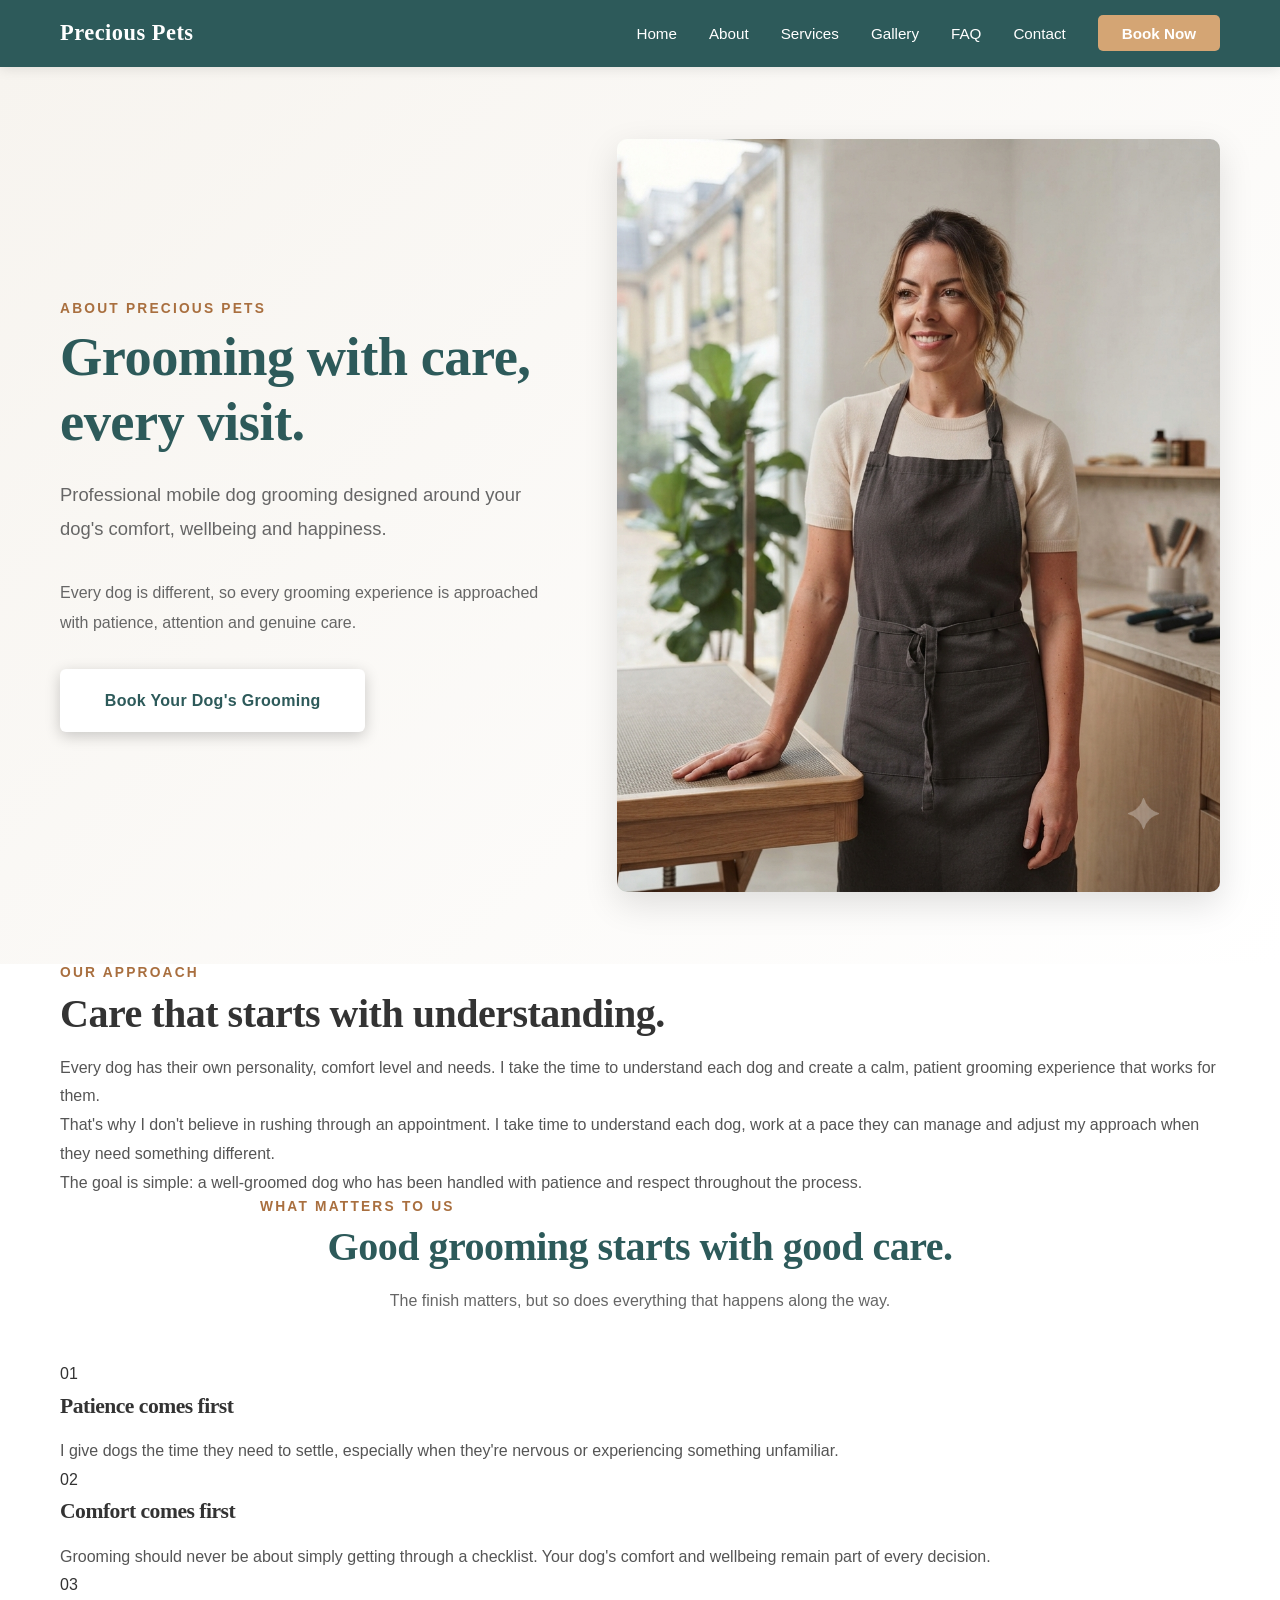
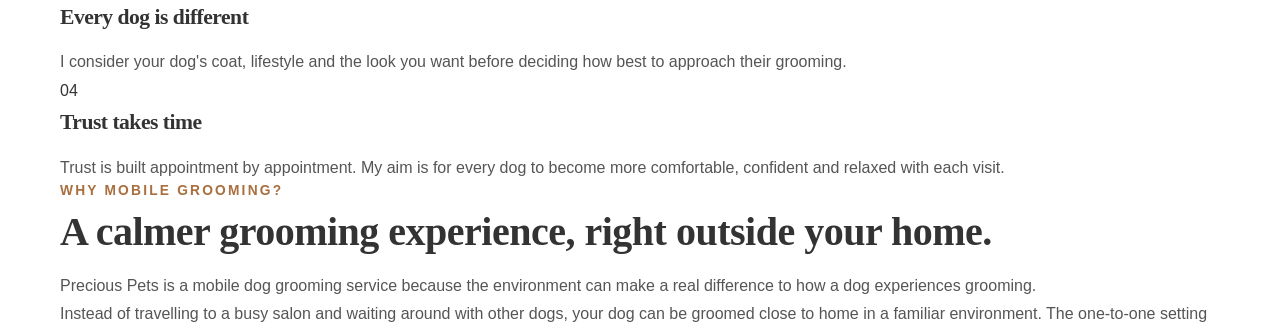
==== about.html @ 77848527 "Update about.html" ====
<!DOCTYPE html>
<html lang="en">

<head>

  <meta charset="UTF-8">

  <meta name="viewport" content="width=device-width, initial-scale=1.0">

  <title>About Precious Pets | Mobile Dog Grooming in London</title>

  <meta
    name="description"
    content="Meet Lindsay and learn about Precious Pets, a mobile dog grooming service in London focused on gentle handling, one-to-one care and grooming around each dog's needs."
  >

  <link
    rel="canonical"
    href="https://preciouspetsgrooming.co.uk/about.html"
  >

  <link rel="stylesheet" href="styles.css">

</head>


<body>


  <!-- ===========================
       NAVIGATION
  =========================== -->

  <nav class="navbar">

    <div class="container">

      <div class="logo">
        Precious Pets
      </div>


      <button
        class="hamburger"
        id="hamburger"
        aria-label="Open navigation menu"
        aria-expanded="false"
      >

        <span></span>
        <span></span>
        <span></span>

      </button>


      <ul class="nav-links" id="navLinks">

        <li>
          <a href="index.html">
            Home
          </a>
        </li>

        <li>
          <a href="about.html">
            About
          </a>
        </li>

        <li>
          <a href="index.html#services">
            Services
          </a>
        </li>

        <li>
          <a href="gallery.html">
            Gallery
          </a>
        </li>

        <li>
          <a href="faq.html">
            FAQ
          </a>
        </li>

        <li>
          <a href="index.html#contact">
            Contact
          </a>
        </li>

        <li>
          <a
            href="index.html#contact"
            class="cta-link"
          >
            Book Now
          </a>
        </li>

      </ul>

    </div>

  </nav>



  <!-- ===========================
       ABOUT HERO
  =========================== -->

  <section class="about-page-hero">

    <div class="container about-hero-grid">

      <div class="about-hero-content">

        <p class="service-eyebrow">
          ABOUT PRECIOUS PETS
        </p>

        <h1>
          Grooming with care, every visit.
        </h1>

        <p class="about-hero-lead">
          Professional mobile dog grooming designed around your dog's
          comfort, wellbeing and happiness.
        </p>

        <p>
          Every dog is different, so every grooming experience is approached
          with patience, attention and genuine care.
        </p>

        <a
          href="index.html#contact"
          class="btn btn-primary"
        >
          Book Your Dog's Grooming
        </a>

      </div>


      <div class="about-hero-image">

        <img
          src="lindnsey the groomer.png"
          alt="Lindsay, founder and professional dog groomer at Precious Pets"
        >

      </div>

    </div>

  </section>



  <!-- ===========================
       MY APPROACH
  =========================== -->

  <section class="about-approach">

    <div class="container about-narrow">

      <p class="service-eyebrow">
        OUR APPROACH
      </p>

      <h2>
        Care that starts with understanding.
      </h2>

      <p>
        Every dog has their own personality, comfort level and needs. I take
        the time to understand each dog and create a calm, patient grooming
        experience that works for them.
      </p>

      <p>
        That's why I don't believe in rushing through an appointment. I take
        time to understand each dog, work at a pace they can manage and adjust
        my approach when they need something different.
      </p>

      <p>
        The goal is simple: a well-groomed dog who has been handled with
        patience and respect throughout the process.
      </p>

    </div>

  </section>



  <!-- ===========================
       WHAT MATTERS TO US
  =========================== -->

  <section class="about-values">

    <div class="container">

      <div class="service-section-heading">

        <p class="service-eyebrow">
          WHAT MATTERS TO US
        </p>

        <h2>
          Good grooming starts with good care.
        </h2>

        <p>
          The finish matters, but so does everything that happens along
          the way.
        </p>

      </div>


      <div class="about-values-grid">


        <div class="about-value-card">

          <span class="about-value-number">
            01
          </span>

          <h3>
            Patience comes first
          </h3>

          <p>
            I give dogs the time they need to settle, especially when they're
            nervous or experiencing something unfamiliar.
          </p>

        </div>


        <div class="about-value-card">

          <span class="about-value-number">
            02
          </span>

          <h3>
            Comfort comes first
          </h3>

          <p>
            Grooming should never be about simply getting through a checklist.
            Your dog's comfort and wellbeing remain part of every decision.
          </p>

        </div>


        <div class="about-value-card">

          <span class="about-value-number">
            03
          </span>

          <h3>
            Every dog is different
          </h3>

          <p>
            I consider your dog's coat, lifestyle and the look you want before
            deciding how best to approach their grooming.
          </p>

        </div>


        <div class="about-value-card">

          <span class="about-value-number">
            04
          </span>

          <h3>
            Trust takes time
          </h3>

          <p>
            Trust is built appointment by appointment. My aim is for every dog
            to become more comfortable, confident and relaxed with each visit.
          </p>

        </div>


      </div>

    </div>

  </section>



  <!-- ===========================
       WHY MOBILE GROOMING
  =========================== -->

  <section class="about-mobile">

    <div class="container about-two-column">

      <div class="about-mobile-content">

        <p class="service-eyebrow">
          WHY MOBILE GROOMING?
        </p>

        <h2>
          A calmer grooming experience, right outside your home.
        </h2>

        <p>
          Precious Pets is a mobile dog grooming service because the environment
          can make a real difference to how a dog experiences grooming.
        </p>

        <p>
          Instead of travelling to a busy salon and waiting around with other
          dogs, your dog can be groomed close to home in a familiar environment.
          The one-to-one setting
---- styles.css ----
/* ===========================
GLOBAL RESET & FOUNDATION
=========================== */

 * {
  margin: 0;
  padding: 0;
  box-sizing: border-box;
}

html {
scroll-behavior: smooth;
scroll-padding-top: 70px;
width: 100%;
}

body {
font-family: 'Calibri', 'Segoe UI', -apple-system, BlinkMacSystemFont, sans-serif;
line-height: 1.7;
color: #333;
background: #fff;
overflow-x: hidden;
width: 100%;
min-width: 0;
}
.container {
max-width: 1200px;
margin: 0 auto;
padding: 0 20px;
}
@media (max-width: 768px) {
  .container {
    width: 100%;
    max-width: 100%;
    padding-left: 16px;
    padding-right: 16px;
  }
}

/* ===========================
TYPOGRAPHY
=========================== */

h1, h2, h3, h4, h5, h6 {
font-family: 'Georgia', serif;
font-weight: 700;
letter-spacing: -0.5px;
}

h1 {
font-size: 3.2rem;
line-height: 1.2;
margin-bottom: 1.5rem;
}

h2 {
font-size: 2.5rem;
line-height: 1.2;
margin-bottom: 1rem;
}

h3 {
font-size: 1.35rem;
margin-bottom: 0.8rem;
}

h4 {
font-size: 1.1rem;
margin-bottom: 0.5rem;
}

p {
font-size: 1rem;
line-height: 1.8;
color: #555;
}

a {
color: #2D5A5A;
text-decoration: none;
transition: color 0.3s ease;
}

a:hover {
color: #D4A574;
}

/* ===========================
NAVBAR - PREMIUM STICKY
=========================== */

.navbar {
background: #2D5A5A;
color: white;
padding: 0.9rem 0;
position: sticky;
top: 0;
z-index: 1000;
box-shadow: 0 2px 12px rgba(0, 0, 0, 0.1);
transition: padding 0.3s ease;
}

.navbar .container {
display: flex;
justify-content: space-between;
align-items: center;
gap: 2rem;
}

.logo {
font-family: 'Georgia', serif;
font-size: 1.4rem;
font-weight: 700;
letter-spacing: 0.5px;
white-space: nowrap;
}

.nav-links {
display: flex;
list-style: none;
gap: 2rem;
align-items: center;
}

.nav-links a {
color: white;
font-size: 0.95rem;
font-weight: 500;
transition: color 0.3s ease;
position: relative;
}

.nav-links a::after {
content: '';
position: absolute;
bottom: -5px;
left: 0;
width: 0;
height: 2px;
background: #D4A574;
transition: width 0.3s ease;
}

.nav-links a:hover::after {
width: 100%;
}

.nav-links .cta-link {
background: #D4A574;
color: white;
padding: 0.6rem 1.5rem;
border-radius: 5px;
font-weight: 600;
transition: all 0.3s ease;
}

.nav-links .cta-link:hover {
background: white;
color: #2D5A5A;
}

/* ===========================
HAMBURGER MENU - PREMIUM
=========================== */

.hamburger {
display: none;
flex-direction: column;
cursor: pointer;
background: none;
border: none;
gap: 5px;
padding: 0;
transition: all 0.3s ease;
}

.hamburger span {
width: 26px;
height: 3px;
background: white;
border-radius: 2px;
transition: all 0.3s cubic-bezier(0.23, 1, 0.32, 1);
}

.hamburger.active span:nth-child(1) {
transform: rotate(45deg) translate(10px, 10px);
}

.hamburger.active span:nth-child(2) {
opacity: 0;
transform: translateX(-10px);
}

.hamburger.active span:nth-child(3) {
transform: rotate(-45deg) translate(7px, -7px);
}

/* ===========================
SLIDEDOWN ANIMATION
=========================== */

@keyframes slideDown {
from {
opacity: 0;
transform: translateY(-15px);
}
to {
opacity: 1;
transform: translateY(0);
}
}

/* ===========================
HERO SECTION - PREMIUM IMPACT WITH IMAGE
=========================== */

.hero {
background-size: cover;
background-position: center;
background-attachment: scroll;
background-repeat: no-repeat;
color: white;
padding: 5rem 0 4rem;
text-align: center;
position: relative;
overflow: hidden;
}

.hero::before {
content: '';
position: absolute;
top: 0;
left: 0;
right: 0;
bottom: 0;
background: linear-gradient(135deg, rgba(45, 90, 90, 0.65) 0%, rgba(61, 122, 122, 0.65) 100%);
pointer-events: none;
z-index: 1;
}

.hero-grid {
position: relative;
z-index: 2;
display: grid;
grid-template-columns: 1.1fr 0.9fr;
align-items: center;
gap: 40px;
}

.hero-text {
text-align: left;
}

.hero h1 {
color: white;
margin-bottom: 1.5rem;
text-shadow: 0 2px 8px rgba(0, 0, 0, 0.2);
}

.hero p {
color: rgba(255, 255, 255, 0.95);
font-size: 1.2rem;
max-width: 700px;
margin-bottom: 3rem;
margin-left: 0;
line-height: 1.8;
text-shadow: 0 1px 4px rgba(0, 0, 0, 0.2);
}

.hero-buttons {
display: flex;
gap: 1.5rem;
justify-content: flex-start;
flex-wrap: wrap;
}

.hero-image-wrapper {
display: flex;
justify-content: center;
align-items: center;
margin-top: 0;
}

.hero-image {
width: 100%;
max-width: 450px;
height: auto;
border-radius: 12px;
object-fit: cover;
display: block;
}

/* ===========================
BUTTONS - PREMIUM
=========================== */

.btn {
padding: 1.1rem 2.8rem;
border: none;
border-radius: 6px;
font-size: 1rem;
cursor: pointer;
transition: all 0.3s cubic-bezier(0.23, 1, 0.32, 1);
text-decoration: none;
display: inline-block;
font-weight: 600;
letter-spacing: 0.3px;
box-shadow: 0 4px 15px rgba(0, 0, 0, 0.2);
}

.btn-primary {
background: white;
color: #2D5A5A;
}

.btn-primary:hover {
background: #D4A574;
color: white;
transform: translateY(-3px);
box-shadow: 0 8px 28px rgba(212, 165, 116, 0.4);
}

.btn-secondary {
background: transparent;
color: white;
border: 2px solid white;
}

.btn-secondary:hover {
background: #D4A574;
border-color: #D4A574;
color: white;
transform: translateY(-3px);
box-shadow: 0 8px 28px rgba(212, 165, 116, 0.4);
}

.btn-large {
padding: 1.3rem 3.5rem;
font-size: 1.05rem;
}

/* ===========================
ANIMATIONS
=========================== */

@keyframes fadeUp {
from {
opacity: 0;
transform: translateY(30px);
}
to {
opacity: 1;
transform: translateY(0);
}
}

.fade-up {
opacity: 0;
animation: fadeUp 0.6s cubic-bezier(0.23, 1, 0.32, 1) forwards;
}

.fade-up.visible {
animation: fadeUp 0.6s cubic-bezier(0.23, 1, 0.32, 1) forwards;
}

/* ===========================
SECTIONS - SPACING
=========================== */

.section-title {
text-align: center;
color: #2D5A5A;
font-size: 2.8rem;
margin-bottom: 0.8rem;
line-height: 1.2;
}

.section-subtitle {
text-align: center;
color: #666;
font-size: 1.1rem;
line-height: 1.7;
max-width: 700px;
margin: 0 auto 2rem;
}

/* ===========================
WHY CHOOSE US
=========================== */

.why-choose {
padding: 3.5rem 0;
background: white;
}

.cards-grid {
display: grid;
grid-template-columns: repeat(auto-fit, minmax(280px, 1fr));
gap: 1.5rem;
}

.card {
background: white;
padding: 2.2rem;
border-radius: 8px;
border-left: 5px solid #D4A574;
box-shadow: 0 2px 12px rgba(0, 0, 0, 0.08);
transition: all 0.4s cubic-bezier(0.23, 1, 0.32, 1);
}

.card:hover {
transform: translateY(-10px);
box-shadow: 0 16px 32px rgba(0, 0, 0, 0.15);
}

.card h3 {
color: #2D5A5A;
margin-bottom: 1rem;
}

.card p {
color: #666;
line-height: 1.8;
}

/* ===========================
TESTIMONIALS
=========================== */

.testimonials {
padding: 3.5rem 0;
background: linear-gradient(135deg, #f5f5f5 0%, #fafafa 100%);
}

.testimonial-card {
max-width: 600px;
margin: 0 auto;
background: white;
padding: 2.2rem;
border-radius: 8px;
box-shadow: 0 4px 16px rgba(0, 0, 0, 0.1);
text-align: center;
}

.quote-mark {
font-size: 4rem;
color: #D4A574;
line-height: 1;
margin-bottom: 1rem;
}

.testimonial-text {
font-size: 1.15rem;
color: #333;
margin-bottom: 1.5rem;
line-height: 1.8;
font-weight: 500;
}

.testimonial-author {
color: #2D5A5A;
font-weight: 600;
margin-bottom: 0.5rem;
}

.stars {
color: #D4A574;
font-size: 1.1rem;
letter-spacing: 2px;
}

/* ===========================
SERVICES
=========================== */

.services {
padding: 3rem 0;
background: white;
}

.services-grid {
display: grid;
grid-template-columns: repeat(auto-fit, minmax(320px, 1fr));
gap: 2rem;
}

.service-card {
background: #f9f9f9;
padding: 2rem;
border-radius: 8px;
border-top: 4px solid #D4A574;
box-shadow: 0 2px 12px rgba(0, 0, 0, 0.08);
transition: all 0.4s cubic-bezier(0.23, 1, 0.32, 1);
display: flex;
flex-direction: column;
}

.service-card:hover {
transform: translateY(-12px);
background: white;
box-shadow: 0 16px 32px rgba(0, 0, 0, 0.12);
}

.service-icon {
font-size: 2.5rem;
margin-bottom: 1rem;
}

.service-card h3 {
color: #2D5A5A;
margin-bottom: 1rem;
}

.service-card p {
color: #666;
margin-bottom: 1.5rem;
flex-grow: 1;
}

.price {
color: #D4A574;
font-weight: 700;
font-size: 1.2rem;
margin-bottom: 1.5rem;
}

.learn-more {
color: #2D5A5A;
font-weight: 600;
transition: all 0.3s ease;
display: inline-block;
}

.learn-more:hover {
color: #D4A574;
transform: translateX(5px);
}

/* ===========================
TRANSFORMATIONS WITH IMAGES
=========================== */

.transformations {
padding: 3rem 0;
background: linear-gradient(to bottom, #f5f5f5 0%, white 50%, #f5f5f5 100%);
}

.transformations-grid {
display: grid;
grid-template-columns: repeat(auto-fit, minmax(300px, 1fr));
gap: 2rem;
}

.transformation {
background: white;
padding: 0;
border-radius: 8px;
overflow: hidden;
box-shadow: 0 2px 12px rgba(0, 0, 0, 0.08);
transition: all 0.4s cubic-bezier(0.23, 1, 0.32, 1);
}

.transformation:hover {
transform: translateY(-10px);
box-shadow: 0 12px 28px rgba(0, 0, 0, 0.12);
}

.transformation-image {
width: 100%;
height: auto;
object-fit: contain;
object-position: center top;
display: block;
background: #f5f5f5;
}

.transformation > h3,
.transformation > p,
.transformation > .stars {
padding: 0 1.5rem;
}

.transformation > h3 {
padding-top: 1.5rem;
color: #2D5A5A;
margin-bottom: 0.8rem;
}

.transformation-testimonial {
color: #333;
font-size: 1.05rem;
font-weight: 500;
margin-bottom: 0.5rem;
line-height: 1.6;
padding: 0 1.5rem;
}

.transformation-pet {
color: #999;
font-size: 0.9rem;
margin-bottom: 0.8rem;
padding: 0 1.5rem;
}

.transformation > .stars {
padding-bottom: 1.5rem;
}

/* ===========================
MEET THE GROOMER WITH IMAGE
=========================== */

.meet-groomer {
padding: 3rem 0 1.5rem;
background: white;
}

.groomer-content {
display: grid;
grid-template-columns: 1fr 1fr;
gap: 4rem;
align-items: center;
}

.groomer-text h2 {
color: #2D5A5A;
margin-bottom: 1.5rem;
}

.groomer-text p {
color: #666;
margin-bottom: 1.5rem;
line-height: 1.8;
}

.groomer-text strong {
color: #2D5A5A;
font-weight: 700;
}

.groomer-benefits {
display: grid;
grid-template-columns: 1fr 1fr;
gap: 1.5rem;
margin-top: 2rem;
}

.benefit {
padding: 1.5rem;
background: #f9f9f9;
border-radius: 6px;
transition: all 0.3s ease;
}

.benefit:hover {
background: #f0f0f0;
transform: translateY(-3px);
}

.benefit h4 {
color: #2D5A5A;
margin-bottom: 0.5rem;
font-size: 1rem;
}

.benefit p {
color: #666;
font-size: 0.9rem;
line-height: 1.6;
}

.groomer-image {
width: 100%;
max-width: 500px;
margin: 0 auto;
border-radius: 8px;
overflow: hidden;
box-shadow: 0 8px 24px rgba(0, 0, 0, 0.15);
}

.lindsay-photo {
width: 100%;
height: auto;
display: block;
border-radius: 8px;
}

/* ===========================
FAQ SECTION
=========================== */

.faq {
padding: 1.5rem 0 4rem;
background: linear-gradient(to bottom, white 0%, #f9f9f9 100%);
}

.faq-items {
max-width: 900px;
margin: 0 auto;
display: grid;
gap: 1rem;
}

.faq-item {
background: white;
border-radius: 8px;
overflow: hidden;
box-shadow: 0 2px 8px rgba(0, 0, 0, 0.08);
transition: all 0.3s ease;
}

.faq-item.active {
box-shadow: 0 4px 16px rgba(0, 0, 0, 0.12);
}

.faq-trigger {
width: 100%;
padding: 1.8rem;
background: white;
border: none;
cursor: pointer;
display: flex;
justify-content: space-between;
align-items: center;
transition: all 0.3s ease;
font-size: 1rem;
font-weight: 600;
color: #2D5A5A;
}

.faq-trigger:hover {
background: #f9f9f9;
}

.faq-item.active .faq-trigger {
background: #f0f8f8;
color: #2D5A5A;
}

.faq-question {
text-align: left;
flex: 1;
}

.faq-icon {
font-size: 1.5rem;
color: #D4A574;
transition: transform 0.3s ease;
margin-left: 1rem;
}

.faq-item.active .faq-icon {
transform: rotate(45deg);
}

.faq-content {
max-height: 0;
overflow: hidden;
transition: max-height 0.4s cubic-bezier(0.23, 1, 0.32, 1);
}

.faq-item.active .faq-content {
max-height: 500px;
}

.faq-content p {
padding: 0 1.8rem 1.8rem;
color: #666;
line-height: 1.8;
}

/* ===========================
CONTACT SECTION
=========================== */

.contact {
padding: 3rem 0;
background: linear-gradient(135deg, #2D5A5A 0%, #3d7a7a 100%);
color: white;
text-align: center;
}

.contact h2 {
color: white;
margin-bottom: 1rem;
}

.contact-intro {
color: rgba(255, 255, 255, 0.9);
font-size: 1.1rem;
margin-bottom: 3rem;
}

.contact-methods {
display: grid;
grid-template-columns: repeat(auto-fit, minmax(220px, 1fr));
gap: 1.5rem;
margin-bottom: 3rem;
}

.contact-method {
background: rgba(255, 255, 255, 0.1);
padding: 2rem;
border-radius: 8px;
backdrop-filter: blur(10px);
}

.contact-method h4 {
color: #D4A574;
margin-bottom: 1rem;
}

.contact-method p {
color: white;
margin-bottom: 0.5rem;
}

.contact-method a {
color: #D4A574;
font-weight: 600;
transition: color 0.3s ease;
}

.contact-method a:hover {
color: white;
}

/* ===========================
FOOTER
=========================== */

footer {
background: #1a3a3a;
color: white;
padding: 3rem 0 1.5rem;
}

.footer-content {
display: grid;
grid-template-columns: repeat(auto-fit, minmax(250px, 1fr));
gap: 2rem;
margin-bottom: 2rem;
}

.footer-section h4 {
color: #D4A574;
margin-bottom: 1rem;
}

.footer-section p, .footer-section a {
color: rgba(255, 255, 255, 0.8);
font-size: 0.95rem;
line-height: 1.7;
}

.footer-section ul {
list-style: none;
}

.footer-section li {
margin-bottom: 0.5rem;
}

.footer-bottom {
text-align: center;
padding-top: 2rem;
border-top: 1px solid rgba(255, 255, 255, 0.1);
color: rgba(255, 255, 255, 0.6);
font-size: 0.9rem;
}

/* ===========================
MOBILE RESPONSIVE - TABLET (768px)
=========================== */

@media (max-width: 768px) {
.hamburger {
display: flex;
}

.nav-links {
position: absolute !important;
top: 100% !important;
left: 0 !important;
right: 0 !important;
background: #2D5A5A !important;
flex-direction: column !important;
gap: 0 !important;
display: none !important;
padding: 0 !important;
margin: 0 !important;
box-shadow: 0 8px 24px rgba(0, 0, 0, 0.15);
animation: slideDown 0.3s cubic-bezier(0.23, 1, 0.32, 1);
}

.nav-links.active {
display: flex !important;
}

.nav-links li {
padding: 1rem 20px;
border-bottom: 1px solid rgba(255, 255, 255, 0.08);
transition: background 0.2s ease;
}

.nav-links li:hover {
background: rgba(255, 255, 255, 0.08);
}

.nav-links li:last-child {
border-bottom: none;
}

.nav-links a {
display: block;
color: white;
}

h1 {
font-size: 2.5rem;
}

h2 {
font-size: 2rem;
}

.hero {
padding: 5rem 0 3rem;
}

.hero h1 {
margin-bottom: 1.2rem;
}

.hero p {
font-size: 1rem;
margin-bottom: 2rem;
margin-left: 0;
max-width: 90%;
line-height: 1.9;
}

.hero-buttons {
flex-direction: column;
gap: 1rem;
}

.hero-grid {
grid-template-columns: 1fr;
gap: 30px;
}

.hero-image {
max-width: 360px;
margin: auto;
}

.btn {
width: 100%;
}

.why-choose,
.services,
.transformations,
.meet-groomer,
.faq,
.contact {
padding: 2.5rem 0;
}

.groomer-content {
grid-template-columns: 1fr;
gap: 2rem;
}

.groomer-image {
height: auto;
}

.groomer-benefits {
grid-template-columns: 1fr;
}

.cards-grid,
.services-grid,
.transformations-grid {
grid-template-columns: 1fr;
}

.section-title {
font-size: 2rem;
}

.contact-methods {
grid-template-columns: 1fr;
}

.footer-content {
grid-template-columns: 1fr;
gap: 2rem;
}

.transformation-image {  
width: 100%;  
height: auto;  
object-fit: contain;  
object-position: center;  
display: block;

}
}

/* ===========================
MOBILE RESPONSIVE - PHONE (480px)
=========================== */

/* ===========================
MOBILE RESPONSIVE - PHONE (480px)
=========================== */

@media (max-width: 480px) {
.navbar {
padding: 0.8rem 0;
}

.logo {
font-size: 1.2rem;
}

.nav-links .cta-link {
display: none;
}

h1 {
font-size: 1.9rem;
}

h2 {
font-size: 1.6rem;
}

.hero {
padding: 4rem 0 3rem;
}

.hero h1 {
margin-bottom: 1rem;
}

.btn {
padding: 0.9rem 1.8rem;
font-size: 0.95rem;
}

.btn-large {
padding: 1rem 2rem;
}

.transformation-image {
height: 180px;
}

.section-title {
font-size: 1.6rem;
margin-bottom: 1rem;
}

.card,
.service-card,
.faq-item {
padding: 1.5rem;
}

.groomer-benefits {
gap: 1rem;
}
}

/* =========================================================
SERVICE PAGES — PREMIUM SERVICE DETAIL LAYOUT
Wash & Go + future service pages
========================================================= */

/* ===========================
SERVICE HERO
=========================== */

.service-page-hero {
background: linear-gradient(135deg, #f7f4ef 0%, #ffffff 100%);
padding: 4.5rem 0;
overflow: hidden;
}

.service-hero-grid {
display: grid;
grid-template-columns: 0.9fr 1.1fr;
align-items: center;
gap: 4rem;
}

.service-hero-content {
max-width: 560px;
}

.service-eyebrow {
color: #D4A574;
font-size: 0.78rem;
font-weight: 700;
letter-spacing: 2px;
line-height: 1.4;
margin-bottom: 1rem;
text-transform: uppercase;
}

.service-hero-content h1 {
color: #2D5A5A;
font-size: 3.4rem;
margin-bottom: 1.2rem;
}

.service-hero-content h2 {
color: #333;
font-family: 'Calibri', 'Segoe UI', sans-serif;
font-size: 1.35rem;
font-weight: 600;
line-height: 1.6;
letter-spacing: 0;
margin-bottom: 1.3rem;
}

.service-hero-content > p:not(.service-eyebrow) {
color: #666;
font-size: 1.05rem;
line-height: 1.85;
margin-bottom: 2rem;
}

.service-hero-image {
width: 100%;
overflow: hidden;
border-radius: 10px;
box-shadow: 0 12px 35px rgba(0, 0, 0, 0.12);
background: #f5f5f5;
}

.service-hero-image img {
width: 100%;
aspect-ratio: 16 / 9;
object-fit: cover;
object-position: center;
display: block;
}

/* ===========================
SERVICE INTRODUCTION
=========================== */

.service-introduction {
padding: 3.5rem 0;
background: white;
text-align: center;
}

.service-narrow {
max-width: 820px;
}

.service-narrow h2 {
color: #2D5A5A;
margin-bottom: 1.2rem;
}

.service-narrow > p:not(.service-eyebrow) {
color: #666;
font-size: 1.05rem;
line-height: 1.85;
}

/* ===========================
SECTION HEADINGS
=========================== */

.service-section-heading {
max-width: 760px;
margin: 0 auto 2.8rem;
text-align: center;
}

.service-section-heading h2 {
color: #2D5A5A;
margin-bottom: 1rem;
}

.service-section-heading > p:last-child {
color: #666;
line-height: 1.8;
}

/* ===========================
WHAT'S INCLUDED
=========================== */

.service-details {
padding: 4rem 0;
background: #f7f7f7;
}

.service-included-grid {
display: grid;
grid-template-columns: repeat(3, 1fr);
gap: 1.5rem;
}

.service-included-card {
position: relative;
background: white;
padding: 2rem;
min-height: 190px;
border-radius: 8px;
border-top: 3px solid #D4A574;
box-shadow: 0 3px 14px rgba(0, 0, 0, 0.06);
transition: transform 0.3s ease, box-shadow 0.3s ease;
}

.service-included-card:hover {
transform: translateY(-5px);
box-shadow: 0 10px 25px rgba(0, 0, 0, 0.1);
}

.service-number {
display: block;
color: #D4A574;
font-size: 0.8rem;
font-weight: 700;
letter-spacing: 1.5px;
margin-bottom: 1rem;
}

.service-included-card h3 {
color: #2D5A5A;
margin-bottom: 0.7rem;
}

.service-included-card p {
color: #666;
font-size: 0.95rem;
line-height: 1.7;
}

/* ===========================
SERVICE SUITABILITY
=========================== */

.service-suitability {
padding: 4rem 0;
background: white;
}

.service-two-column {
display: grid;
grid-template-columns: 1.1fr 0.9fr;
gap: 4rem;
align-items: center;
}

.service-suitability-content h2 {
color: #2D5A5A;
margin-bottom: 1.8rem;
}

.service-check-list {
list-style: none;
display: grid;
gap: 1rem;
}

.service-check-list li {
position: relative;
padding: 1rem 1rem 1rem 3rem;
background: #f8f8f8;
border-radius: 6px;
color: #555;
line-height: 1.6;
}

.service-check-list li::before {
content: '✓';
position: absolute;
left: 1rem;
top: 50%;
transform: translateY(-50%);
color: #D4A574;
font-weight: 700;
font-size: 1.1rem;
}

.service-highlight-box {
background: #2D5A5A;
color: white;
padding: 3rem;
border-radius: 10px;
box-shadow: 0 10px 28px rgba(45, 90, 90, 0.18);
}

.highlight-icon {
display: block;
color: #D4A574;
font-size: 2rem;
margin-bottom: 1rem;
}

.service-highlight-box h3 {
color: white;
margin-bottom: 1rem;
}

.service-highlight-box p {
color: rgba(255, 255, 255, 0.88);
line-height: 1.8;
}

/* ===========================
WHAT TO EXPECT / RESULT
=========================== */

.service-result {
padding: 4rem 0;
background: linear-gradient(135deg, #f5f5f5 0%, #fafafa 100%);
text-align: center;
}

.service-result-inner {
max-width: 760px;
}

.service-result h2 {
color: #2D5A5A;
margin-bottom: 1rem;
}

.service-result p:last-child {
color: #666;
font-size: 1.1rem;
line-height: 1.85;
}

/* ===========================
PRICING
=========================== */

.service-pricing {
padding: 4rem 0;
background: white;
}

.pricing-grid {
display: grid;
grid-template-columns: repeat(3, 1fr);
gap: 1.5rem;
max-width: 950px;
margin: 0 auto;
}

.pricing-card {
padding: 2.2rem 1.5rem;
background: #f8f8f8;
border-radius: 8px;
text-align: center;
border: 1px solid #eeeeee;
transition: transform 0.3s ease, box-shadow 0.3s ease;
}

.pricing-card:hover {
transform: translateY(-5px);
box-shadow: 0 10px 24px rgba(0, 0, 0, 0.08);
}

.pricing-card.featured {
background: #f0f8f8;
border: 2px solid #D4A574;
transform: translateY(-5px);
}

.pricing-card.featured:hover {
transform: translateY(-8px);
}

.pricing-size {
display: block;
color: #2D5A5A;
font-size: 0.78rem;
font-weight: 700;
letter-spacing: 1.3px;
margin-bottom: 1rem;
}

.pricing-card strong {
display: block;
color: #D4A574;
font-family: 'Georgia', serif;
font-size: 1.8rem;
}

/* ===========================
FINAL SERVICE CTA
=========================== */

.service-cta {
padding: 4rem 0;
background: linear-gradient(135deg, #2D5A5A 0%, #3d7a7a 100%);
color: white;
text-align: center;
}

.service-cta .service-eyebrow {
color: #D4A574;
}

.service-cta h2 {
color: white;
max-width: 800px;
margin: 0 auto 1rem;
}

.service-cta p:not(.service-eyebrow) {
color: rgba(255, 255, 255, 0.9);
max-width: 700px;
margin: 0 auto 2rem;
font-size: 1.05rem;
line-height: 1.8;
}

/* ===========================
SERVICE PAGE — TABLET
=========================== */

@media (max-width: 900px) {

.service-hero-grid {
grid-template-columns: 1fr;
gap: 2.5rem;
}

.service-hero-content {
max-width: 760px;
text-align: center;
margin: 0 auto;
}

.service-hero-image {
max-width: 760px;
margin: 0 auto;
}

.service-included-grid {
grid-template-columns: repeat(2, 1fr);
}

.service-two-column {
grid-template-columns: 1fr;
gap: 2.5rem;
}

.service-suitability-content {
max-width: 760px;
margin: 0 auto;
}

.service-highlight-box {
max-width: 760px;
margin: 0 auto;
}

.pricing-grid {
max-width: 760px;
}
}

/* ===========================
SERVICE PAGE — MOBILE
=========================== */

@media (max-width: 768px) {

.service-page-hero {
padding: 3.5rem 0;
}

.service-hero-content h1 {
font-size: 2.5rem;
}

.service-hero-content h2 {
font-size: 1.15rem;
}

.service-hero-content > p:not(.service-eyebrow) {
font-size: 1rem;
}

.service-hero-image img {
aspect-ratio: 4 / 3;
}

.service-introduction,
.service-details,
.service-suitability,
.service-result,
.service-pricing,
.service-cta {
padding: 3.5rem 0;
}

.service-included-grid {
grid-template-columns: 1fr;
}

.service-included-card {
min-height: auto;
}

.pricing-grid {
grid-template-columns: 1fr;
max-width: 420px;
}

.pricing-card.featured {
transform: none;
}

.pricing-card.featured:hover {
transform: translateY(-5px);
}

.service-highlight-box {
padding: 2.2rem;
}
}

/* ===========================
SERVICE PAGE — SMALL PHONE
=========================== */

@media (max-width: 480px) {

.service-page-hero {
padding: 3rem 0;
}

.service-hero-content h1 {
font-size: 2.1rem;
}

.service-hero-content h2 {
font-size: 1.05rem;
}

.service-eyebrow {
font-size: 0.7rem;
letter-spacing: 1.5px;
}

.service-hero-image img {
aspect-ratio: 4 / 3;
}

.service-section-heading h2,
.service-narrow h2,
.service-suitability-content h2,
.service-result h2,
.service-cta h2 {
font-size: 1.7rem;
}

.service-included-card {
padding: 1.6rem;
}

.service-check-list li {
padding-left: 2.7rem;
}

.service-highlight-box {
padding: 1.8rem;
}
}

/* ===========================
ABOUT PAGE — HERO
=========================== */

.about-page-hero {
background: linear-gradient(135deg, #f7f4ef 0%, #ffffff 100%);
padding: 4.5rem 0;
overflow: hidden;
}

.about-hero-grid {
display: grid;
grid-template-columns: 0.9fr 1.1fr;
align-items: center;
gap: 4rem;
}

.about-hero-content {
max-width: 560px;
}

.about-hero-content h1 {
color: #2D5A5A;
font-size: 3.4rem;
line-height: 1.2;
margin-bottom: 1.4rem;
}

.about-hero-lead {
color: #555;
font-size: 1.15rem;
line-height: 1.85;
margin-bottom: 1.2rem;
}

.about-hero-content > p:not(.service-eyebrow) {
color: #666;
line-height: 1.85;
margin-bottom: 2rem;
}

.about-hero-image {
width: 100%;
overflow: hidden;
border-radius: 10px;
box-shadow: 0 12px 35px rgba(0, 0, 0, 0.12);
background: #f5f5f5;
}

.about-hero-image img {
width: 100%;
display: block;
aspect-ratio: 4 / 5;
object-fit: cover;
object-position: center top;
}

/* ===========================
ABOUT HERO — TABLET
=========================== */

@media (max-width: 900px) {

.about-hero-grid {
grid-template-columns: 1fr;
gap: 2.5rem;
}

.about-hero-content {
max-width: 760px;
text-align: center;
margin: 0 auto;
}

.about-hero-image {
max-width: 650px;
margin: 0 auto;
}
}

/* ===========================
ABOUT HERO — MOBILE
=========================== */

@media (max-width: 768px) {

.about-page-hero {
padding: 3.5rem 0;
}

.about-hero-content h1 {
font-size: 2.5rem;
}

.about-hero-lead {
font-size: 1.05rem;
}

.about-hero-image img {
aspect-ratio: 4 / 5;
}
}

/* ===========================
ABOUT HERO — SMALL PHONE
=========================== */

@media (max-width: 480px) {

.about-page-hero {
padding: 3rem 0;
}

.about-hero-content h1 {
font-size: 2.1rem;
}

.about-hero-lead {
font-size: 1rem;
}
}

/* =========================================================
GALLERY PAGE — CONSOLIDATED & CLEAN
========================================================= */

.gallery-page {
background: #ffffff;
}

/* Gallery Hero */
.gallery-hero {
background: linear-gradient(135deg, #f7f4ef 0%, #ffffff 100%);
padding: 5rem 0;
text-align: center;
}

.gallery-hero h1 {
color: #2D5A5A;
font-size: 3.5rem;
line-height: 1.15;
margin-bottom: 1.4rem;
}

.gallery-hero .service-hero-lead {
color: #666;
max-width: 720px;
margin: 0 auto;
font-size: 1.1rem;
line-height: 1.85;
}

/* Gallery Intro */
.gallery-intro {
padding: 3.5rem 0;
background: #ffffff;
text-align: center;
}

.gallery-intro h2 {
color: #2D5A5A;
margin-bottom: 1.2rem;
}

.gallery-intro p:last-child {
color: #666;
max-width: 760px;
margin: 0 auto;
font-size: 1.05rem;
line-height: 1.85;
}

/* Gallery Main Section */
.gallery-section {
padding: 4rem 0;
background: linear-gradient(to bottom, #f5f5f5 0%, #ffffff 100%);
}

/* Gallery Grid */
.gallery-grid {
display: grid;
grid-template-columns: repeat(3, 1fr);
gap: 1.8rem;
}

/* Gallery Card */
.gallery-item {
background: white;
border-radius: 10px;
overflow: hidden;
box-shadow: 0 3px 14px rgba(0, 0, 0, 0.08);
transition: transform 0.35s ease, box-shadow 0.35s ease;
}

.gallery-item:hover {
transform: translateY(-7px);
box-shadow: 0 12px 28px rgba(0, 0, 0, 0.13);
}

/* Gallery Images */
.gallery-item img {
width: 100%;
height: 300px;
object-fit: cover;
object-position: center;
display: block;
background: #f5f5f5;
transition: transform 0.5s ease;
}

.gallery-item:hover img {
transform: scale(1.03);
}

/* Gallery Text */
.gallery-item-content {
padding: 1.4rem 1.5rem 1.5rem;
}

.gallery-item h3 {
color: #2D5A5A;
font-size: 1.25rem;
margin-bottom: 0.4rem;
}

.gallery-item p {
color: #777;
font-size: 0.92rem;
line-height: 1.6;
}

/* Gallery CTA */
.gallery-cta {
padding: 4rem 0;
background: linear-gradient(135deg, #2D5A5A 0%, #3d7a7a 100%);
color: white;
text-align: center;
}

.gallery-cta h2 {
color: white;
margin-bottom: 1rem;
}

.gallery-cta p {
color: rgba(255, 255, 255, 0.9);
max-width: 650px;
margin: 0 auto 2rem;
font-size: 1.05rem;
line-height: 1.8;
}

/* Gallery CTA Button */
.gallery-cta .btn-primary {
background: white;
color: #2D5A5A;
}

.gallery-cta .btn-primary:hover {
background: #D4A574;
color: white;
}

/* ===========================
GALLERY TABLET
=========================== */

@media (max-width: 900px) {

.gallery-hero {
padding: 4.5rem 0;
}

.gallery-hero h1 {
font-size: 3rem;
}

.gallery-grid {
grid-template-columns: repeat(2, 1fr);
}

.gallery-item img {
height: 280px;
}

.gallery-intro {
padding: 3rem 0;
}
}

/* ===========================
GALLERY MOBILE
=========================== */

@media (max-width: 768px) {

.gallery-hero {
padding: 3.5rem 0;
}

.gallery-hero h1 {
font-size: 2.5rem;
}

.gallery-hero .service-hero-lead {
font-size: 1rem;
}

.gallery-intro {
padding: 3rem 0;
}

.gallery-intro h2 {
font-size: 2rem;
}

.gallery-intro p:last-child {
font-size: 1rem;
}

.gallery-section {
padding: 3rem 0;
}

.gallery-grid {
grid-template-columns: 1fr;
gap: 1.5rem;
}

.gallery-item img {
height: 300px;
}

.gallery-cta {
padding: 3.5rem 0;
}
}

/* ===========================
GALLERY SMALL PHONE
=========================== */

@media (max-width: 480px) {

.gallery-hero {
padding: 3rem 0;
}

.gallery-hero h1 {
font-size: 2.1rem;
}

.gallery-intro {
padding: 2.5rem 0;
}

.gallery-intro h2 {
font-size: 1.7rem;
}

.gallery-section {
padding: 2.5rem 0;
}

.gallery-item img {
height: 240px;
}

.gallery-item-content {
padding: 1.2rem;
}

.gallery-cta {
padding: 3rem 0;
}
}

/* =========================================================
HOMEPAGE — FINAL UX/UI SPACING & POLISH
Controlled override — does not change page structure
========================================================= */

/* ---------------------------
HOMEPAGE SECTION SPACING
--------------------------- */

.why-choose {
padding: 2.5rem 0 3rem;
}

.testimonials {
padding: 2.5rem 0 3rem;
}

.services {
padding: 2.5rem 0 3rem;
}

.transformations {
padding: 2.5rem 0 3rem;
}

.meet-groomer {
padding: 2.5rem 0 2rem;
}

.faq {
padding: 2rem 0 3.5rem;
}

.contact {
padding: 2.8rem 0;
}
/* ---------------------------
HOMEPAGE SECTION HEADINGS
--------------------------- */

.why-choose .section-title,
.testimonials .section-title,
.services .section-title,
.transformations .section-title,
.meet-groomer .section-title,
.faq .section-title {
margin-top: 0;
margin-bottom: 0.65rem;
}

.why-choose .section-subtitle,
.testimonials .section-subtitle,
.services .section-subtitle,
.transformations .section-subtitle,
.meet-groomer .section-subtitle,
.faq .section-subtitle {
margin-top: 0;
margin-bottom: 1.5rem;
}

/* ---------------------------
HOMEPAGE CARD SPACING
--------------------------- */

.why-choose {
padding: 2rem 0 2rem;
}

.testimonials {
padding: 2rem 0 2.5rem;
}

.services .service-card {
padding: 1.8rem;
}

/* ---------------------------
BETTER VISUAL RHYTHM
--------------------------- */

.why-choose .cards-grid,
.services .services-grid,
.transformations .transformations-grid {
margin-top: 1.5rem;
}

.testimonials .testimonial-card {
margin-top: 1.5rem;
}

/* =========================================================
MOBILE HOMEPAGE POLISH
========================================================= */

@media (max-width: 768px) {

.why-choose,
.testimonials,
.services,
.transformations {
padding: 2rem 0 2.5rem;
}

.meet-groomer {
padding: 2rem 0 1.5rem;
}

.faq {
padding: 1.5rem 0 3rem;
}

.contact {
padding: 2.3rem 0;
}

.why-choose .section-title,
.testimonials .section-title,
.services .section-title,
.transformations .section-title,
.meet-groomer .section-title,
.faq .section-title {
margin-bottom: 0.6rem;
}

.why-choose .section-subtitle,
.testimonials .section-subtitle,
.services .section-subtitle,
.transformations .section-subtitle,
.meet-groomer .section-subtitle,
.faq .section-subtitle {
margin-bottom: 1.25rem;
}

.why-choose .cards-grid,
.services .services-grid,
.transformations .transformations-grid {
margin-top: 1.25rem;
}

.testimonials .testimonial-card {
margin-top: 1.25rem;
}

.why-choose .card,
.services .service-card {
padding: 1.5rem;
}

.testimonials .testimonial-card {
padding: 1.6rem;
}
}

/* =========================================================
ABOUT PAGE — EYEBROW HEADINGS
Improved visibility — typography only
Does not affect layout or page width
========================================================= */

.about-page-hero .service-eyebrow,
.about-approach .service-eyebrow,
.about-values .service-eyebrow,
.about-mobile .service-eyebrow,
.about-experience .service-eyebrow,
.about-promise .service-eyebrow,
.about-services-link .service-eyebrow,
.about-page-hero .service-cta .service-eyebrow,
.service-cta .service-eyebrow {
  color: #A96F3F;
  font-size: 0.86rem;
  font-weight: 800;
  letter-spacing: 2px;
  line-height: 1.4;
  margin-bottom: 1rem;
  text-transform: uppercase;
}

/* About page eyebrow headings on smaller screens */

@media (max-width: 480px) {

  .about-page-hero .service-eyebrow,
  .about-approach .service-eyebrow,
  .about-values .service-eyebrow,
  .about-mobile .service-eyebrow,
  .about-experience .service-eyebrow,
  .about-promise .service-eyebrow,
  .about-services-link .service-eyebrow,
  .service-cta .service-eyebrow {
    color: #A96F3F;
    font-size: 0.78rem;
    letter-spacing: 1.8px;
    font-weight: 800;
  }

}

/* =========================================================
SERVICE PAGES — EYEBROW HEADINGS
Improved visibility — typography only
========================================================= */

.service-page-hero .service-eyebrow,
.service-introduction .service-eyebrow,
.service-details .service-eyebrow,
.service-suitability .service-eyebrow,
.service-result .service-eyebrow,
.service-pricing .service-eyebrow,
.service-cta .service-eyebrow {
  color: #A96F3F;
  font-size: 0.86rem;
  font-weight: 800;
  letter-spacing: 2px;
  line-height: 1.4;
  margin-bottom: 1rem;
  text-transform: uppercase;
}

@media (max-width: 480px) {

  .service-page-hero .service-eyebrow,
  .service-introduction .service-eyebrow,
  .service-details .service-eyebrow,
  .service-suitability .service-eyebrow,
  .service-result .service-eyebrow,
  .service-pricing .service-eyebrow,
  .service-cta .service-eyebrow {
    color: #A96F3F;
    font-size: 0.78rem;
    letter-spacing: 1.8px;
    font-weight: 800;
  }

}

/* =========================================================
EYEBROW HEADINGS — FINAL GLOBAL SPACING POLISH
Keeps all page layouts intact
========================================================= */

/* Make all eyebrow headings clearly visible and compact */
.service-eyebrow {
    display: block;
    margin-top: 0;
    margin-bottom: 0.45rem;
    line-height: 1.25;
}

/* Remove any accidental top spacing from the heading immediately after */
.service-eyebrow + h1,
.service-eyebrow + h2 {
    margin-top: 0;
}

/* Keep eyebrow + main heading visually connected */
.service-hero-content .service-eyebrow,
.about-hero-content .service-eyebrow,
.service-section-heading .service-eyebrow,
.service-narrow .service-eyebrow,
.service-cta .service-eyebrow {
    margin-top: 0;
    margin-bottom: 0.45rem;
}

/* Mobile: make the relationship even tighter */
@media (max-width: 768px) {
    .service-eyebrow {
        margin-bottom: 0.35rem;
        line-height: 1.2;
    }

    .service-eyebrow + h1,
    .service-eyebrow + h2 {
        margin-top: 0;
    }
}

/* Small phones */
@media (max-width: 480px) {
    .service-eyebrow {
        margin-bottom: 0.3rem;
    }
}

/* =========================================================
FINAL EYEBROW SYSTEM — ALL PAGES
Use this block LAST in the CSS file.
Controls eyebrow size, width, and spacing only.
Does NOT alter main headings, containers, grids or zoom layout.
========================================================= */

/* ---------- GLOBAL EYEBROW ---------- */

.service-eyebrow {
    display: block;
    width: fit-content;
    
    color: #A96F3F !important;
    font-family: 'Calibri', 'Segoe UI', sans-serif;
    font-size: 0.86rem !important;
    font-weight: 800 !important;
    letter-spacing: 2.2px !important;
    line-height: 1.25 !important;
    text-transform: uppercase;

    margin-top: 0 !important;
    margin-bottom: 0.5rem !important;
    padding: 0 !important;
}


/* ---------- EYEBROW → MAIN HEADING ---------- */

.service-eyebrow + h1,
.service-eyebrow + h2,
.service-eyebrow + h3 {
    margin-top: 0 !important;
}


/* ---------- ABOUT PAGE ---------- */

.about-page-hero .service-eyebrow,
.about-approach .service-eyebrow,
.about-values .service-eyebrow,
.about-mobile .service-eyebrow,
.about-experience .service-eyebrow,
.about-promise .service-eyebrow,
.about-services-link .service-eyebrow {
    margin-top: 0 !important;
    margin-bottom: 0.5rem !important;
}


/* ---------- SERVICE PAGES ---------- */

.service-page-hero .service-eyebrow,
.service-introduction .service-eyebrow,
.service-details .service-eyebrow,
.service-suitability .service-eyebrow,
.service-result .service-eyebrow,
.service-pricing .service-eyebrow {
    margin-top: 0 !important;
    margin-bottom: 0.5rem !important;
}


/* ---------- SERVICE SECTION HEADING ---------- */

.service-section-heading .service-eyebrow,
.service-narrow .service-eyebrow {
    margin-top: 0 !important;
    margin-bottom: 0.5rem !important;
}


/* ---------- CTA EYEBROWS ---------- */

.service-cta .service-eyebrow,
.about-page-hero .service-cta .service-eyebrow {
    margin-top: 0 !important;
    margin-bottom: 0.5rem !important;
}


/* =========================================================
REDUCE SPACE ABOVE EYEBROW
Only affects sections that actually contain an eyebrow.
Does NOT change general section spacing.
========================================================= */

.service-page-hero:has(.service-eyebrow),
.service-introduction:has(.service-eyebrow),
.service-details:has(.service-eyebrow),
.service-suitability:has(.service-eyebrow),
.service-result:has(.service-eyebrow),
.service-pricing:has(.service-eyebrow),
.service-cta:has(.service-eyebrow),
.about-page-hero:has(.service-eyebrow),
.about-approach:has(.service-eyebrow),
.about-values:has(.service-eyebrow),
.about-mobile:has(.service-eyebrow),
.about-experience:has(.service-eyebrow),
.about-promise:has(.service-eyebrow),
.about-services-link:has(.service-eyebrow) {
    /* Do not change section padding here.
       The eyebrow itself is controlled instead. */
}


/* =========================================================
MOBILE
========================================================= */

@media (max-width: 768px) {

    .service-eyebrow {
        font-size: 0.82rem !important;
        letter-spacing: 2px !important;
        line-height: 1.2 !important;
        margin-top: 0 !important;
        margin-bottom: 0.4rem !important;
    }

    .service-eyebrow + h1,
    .service-eyebrow + h2,
    .service-eyebrow + h3 {
        margin-top: 0 !important;
    }
}


/* =========================================================
FINAL EYEBROW SPACING FIX — MOBILE ONLY
Does not affect desktop / zoom-out layouts
========================================================= */

@media (max-width: 768px) {

  /* ---------------------------------
     1. SERVICE HERO — space above eyebrow
     --------------------------------- */

  .service-page-hero {
    padding-top: 2.2rem !important;
  }

  /* ---------------------------------
     2. EYEBROW → MAIN HEADING
     --------------------------------- */

  .service-eyebrow {
    margin-top: 0 !important;
    margin-bottom: 0.45rem !important;
    line-height: 1.2 !important;
  }

  .service-eyebrow + h1,
  .service-eyebrow + h2 {
    margin-top: 0 !important;
  }

  /* ---------------------------------
     3. CORE SERVICE / OTHER SECTIONS
     Space above their eyebrow
     --------------------------------- */

  .service-introduction,
  .service-details,
  .service-suitability,
  .service-result,
  .service-pricing {
    padding-top: 2.5rem !important;
  }

  /* Eyebrow inside section heading */
  .service-section-heading .service-eyebrow,
  .service-narrow .service-eyebrow {
    margin-top: 0 !important;
    margin-bottom: 0.45rem !important;
  }

  /* ---------------------------------
     4. CTA EYEBROW
     --------------------------------- */

  .service-cta {
    padding-top: 2.5rem !important;
  }

  .service-cta .service-eyebrow {
    margin-top: 0 !important;
    margin-bottom: 0.45rem !important;
  }
}


/* =========================================================
SMALL PHONES — 480px
Slightly tighter, but still comfortable
========================================================= */

@media (max-width: 480px) {

  .service-page-hero {
    padding-top: 2rem !important;
  }

  .service-eyebrow {
    margin-bottom: 0.4rem !important;
    line-height: 1.2 !important;
  }

  .service-eyebrow + h1,
  .service-eyebrow + h2 {
    margin-top: 0 !important;
  }

  .service-introduction,
  .service-details,
  .service-suitability,
  .service-result,
  .service-pricing,
  .service-cta {
    padding-top: 2.2rem !important;
  }
}

/* =========================================================
GALLERY EYEBROW — FINAL SPACING FIX
DO NOT AFFECT ABOUT / SERVICE PAGES
========================================================= */

.gallery-hero {
    padding-top: 2rem;
    padding-bottom: 3rem;
}

/* Eyebrow itself */
.gallery-hero .service-eyebrow {
    display: block;
    margin: 0 0 0.15rem 0;
    padding: 0;
    line-height: 1.1;
}

/* Main Gallery heading */
.gallery-hero h1 {
    margin-top: 0 !important;
    margin-bottom: 1.2rem;
    line-height: 1.15;
}


/* ===========================
GALLERY — SECOND EYEBROW
=========================== */

.gallery-intro {
    padding-top: 2.5rem;
}

.gallery-intro .service-eyebrow {
    display: block;
    margin: 0 0 0.15rem 0;
    padding: 0;
    line-height: 1.1;
}

.gallery-intro h2 {
    margin-top: 0 !important;
}


/* ===========================
MOBILE
=========================== */

@media (max-width: 768px) {

    .gallery-hero {
        padding-top: 2rem;
        padding-bottom: 2.5rem;
    }

    .gallery-hero .service-eyebrow {
        margin-bottom: 0.1rem;
        line-height: 1.1;
    }

    .gallery-hero h1 {
        margin-top: 0 !important;
    }

    .gallery-intro {
        padding-top: 2rem;
    }

    .gallery-intro .service-eyebrow {
        margin-bottom: 0.1rem;
    }

    .gallery-intro h2 {
        margin-top: 0 !important;
    }
}


/* ===========================
SMALL PHONE
=========================== */

@media (max-width: 480px) {

    .gallery-hero {
        padding-top: 1.7rem;
        padding-bottom: 2.3rem;
    }

    .gallery-hero .service-eyebrow {
        font-size: 0.78rem;
        letter-spacing: 1.8px;
        line-height: 1;
        margin-bottom: 0.05rem;
    }

    .gallery-hero h1 {
        margin-top: 0 !important;
    }

    .gallery-intro {
        padding-top: 1.8rem;
    }

    .gallery-intro .service-eyebrow {
        font-size: 0.78rem;
        letter-spacing: 1.8px;
        line-height: 1;
        margin-bottom: 0.05rem;
    }

    .gallery-intro h2 {
        margin-top: 0 !important;
    }
}
/* =========================================================
   BOOKING FORM — PRECIOUS PETS
   Added separately so existing website styling is untouched
   ========================================================= */

.booking-form-wrapper {
  max-width: 760px;
  margin: 50px auto 0;
  padding: 35px;
  background: #ffffff;
  border-radius: 16px;
  box-shadow: 0 8px 30px rgba(0, 0, 0, 0.08);
  text-align: left;
}

.booking-form-wrapper h3 {
  margin: 0 0 10px;
  text-align: center;
  font-size: 2rem;
}

.booking-form-intro {
  margin: 0 auto 30px;
  max-width: 600px;
  text-align: center;
  line-height: 1.6;
}

.booking-form {
  width: 100%;
}

.booking-form .form-group {
  margin-bottom: 20px;
}

.booking-form label {
  display: block;
  margin-bottom: 8px;
  font-weight: 600;
  line-height: 1.4;
}

.booking-form input,
.booking-form select,
.booking-form textarea {
  width: 100%;
  box-sizing: border-box;
  padding: 13px 15px;
  border: 1px solid #d8d8d8;
  border-radius: 8px;
  background: #ffffff;
  font-family: inherit;
  font-size: 1rem;
  color: inherit;
  transition: border-color 0.2s ease, box-shadow 0.2s ease;
}

.booking-form input,
.booking-form select {
  min-height: 48px;
}

.booking-form textarea {
  min-height: 130px;
  resize: vertical;
  line-height: 1.5;
}

.booking-form input::placeholder,
.booking-form textarea::placeholder {
  opacity: 0.65;
}

.booking-form input:focus,
.booking-form select:focus,
.booking-form textarea:focus {
  outline: none;
  border-color: #999;
  box-shadow: 0 0 0 3px rgba(0, 0, 0, 0.06);
}

.booking-form select {
  cursor: pointer;
}

.booking-form button {
  display: block;
  width: 100%;
  margin-top: 10px;
  border: none;
  cursor: pointer;
}

/* Mobile booking form */
@media (max-width: 600px) {

  .booking-form-wrapper {
    margin-top: 35px;
    padding: 25px 18px;
    border-radius: 12px;
  }

  .booking-form-wrapper h3 {
    font-size: 1.6rem;
  }

  .booking-form-intro {
    font-size: 0.95rem;
    margin-bottom: 25px;
  }

  .booking-form .form-group {
    margin-bottom: 17px;
  }

  .booking-form input,
  .booking-form select,
  .booking-form textarea {
    font-size: 16px;
  }

  .booking-form textarea {
    min-height: 120px;
  }

}
/* =========================================================
   BOOKING FORM — TEXT VISIBILITY FIX
   Overrides existing Contact section text styles
   ========================================================= */

.booking-form-wrapper {
  color: #333333;
}

.booking-form-wrapper h3 {
  color: #333333 !important;
  opacity: 1 !important;
  visibility: visible !important;
}

.booking-form-intro {
  color: #555555 !important;
  opacity: 1 !important;
  visibility: visible !important;
}

.booking-form label {
  display: block;
  color: #333333 !important;
  opacity: 1 !important;
  visibility: visible !important;
  font-weight: 600;
}

.booking-form input,
.booking-form select,
.booking-form textarea {
  color: #333333 !important;
  background-color: #ffffff !important;
  opacity: 1 !important;
  visibility: visible !important;
}

.booking-form input::placeholder,
.booking-form textarea::placeholder {
  color: #777777 !important;
  opacity: 1 !important;
}

.booking-form select {
  color: #333333 !important;
}

.booking-form select option {
  color: #333333 !important;
  background-color: #ffffff !important;
}

.booking-form button {
  opacity: 1 !important;
  visibility: visible !important;
}
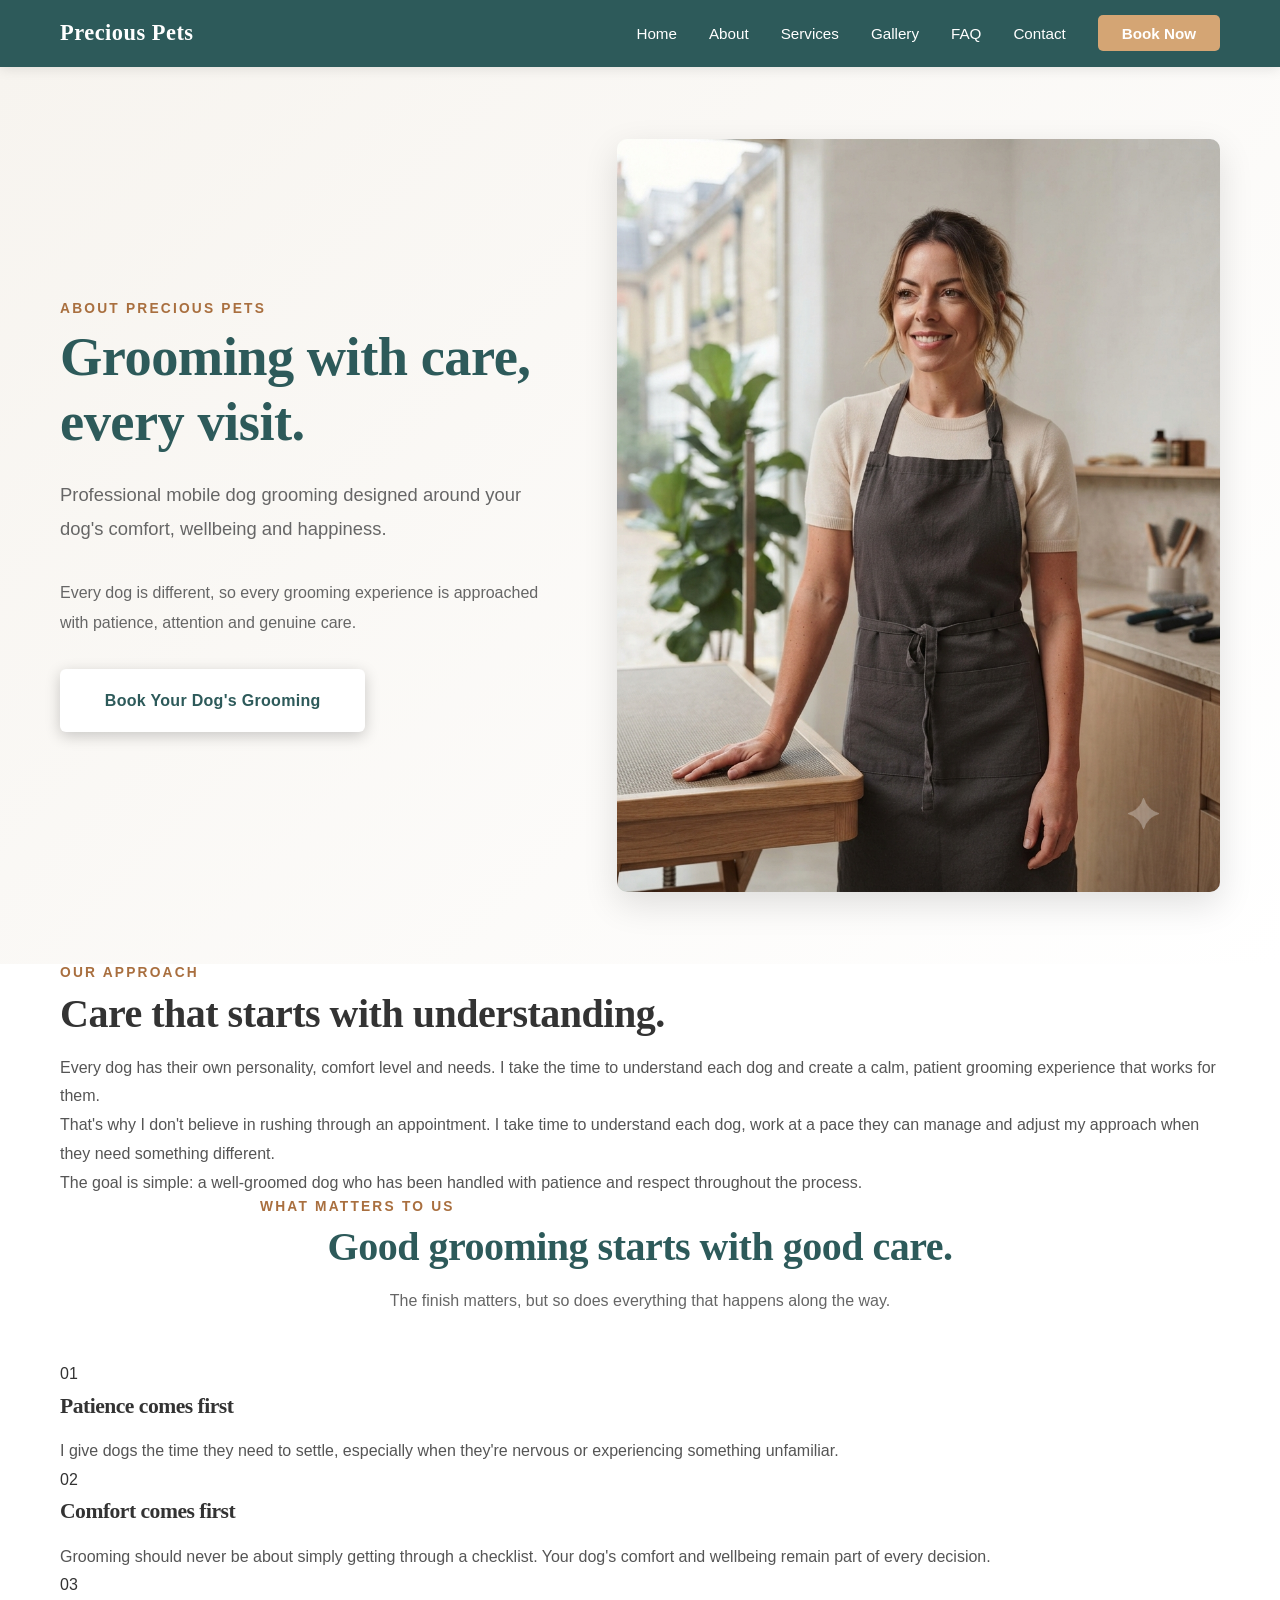
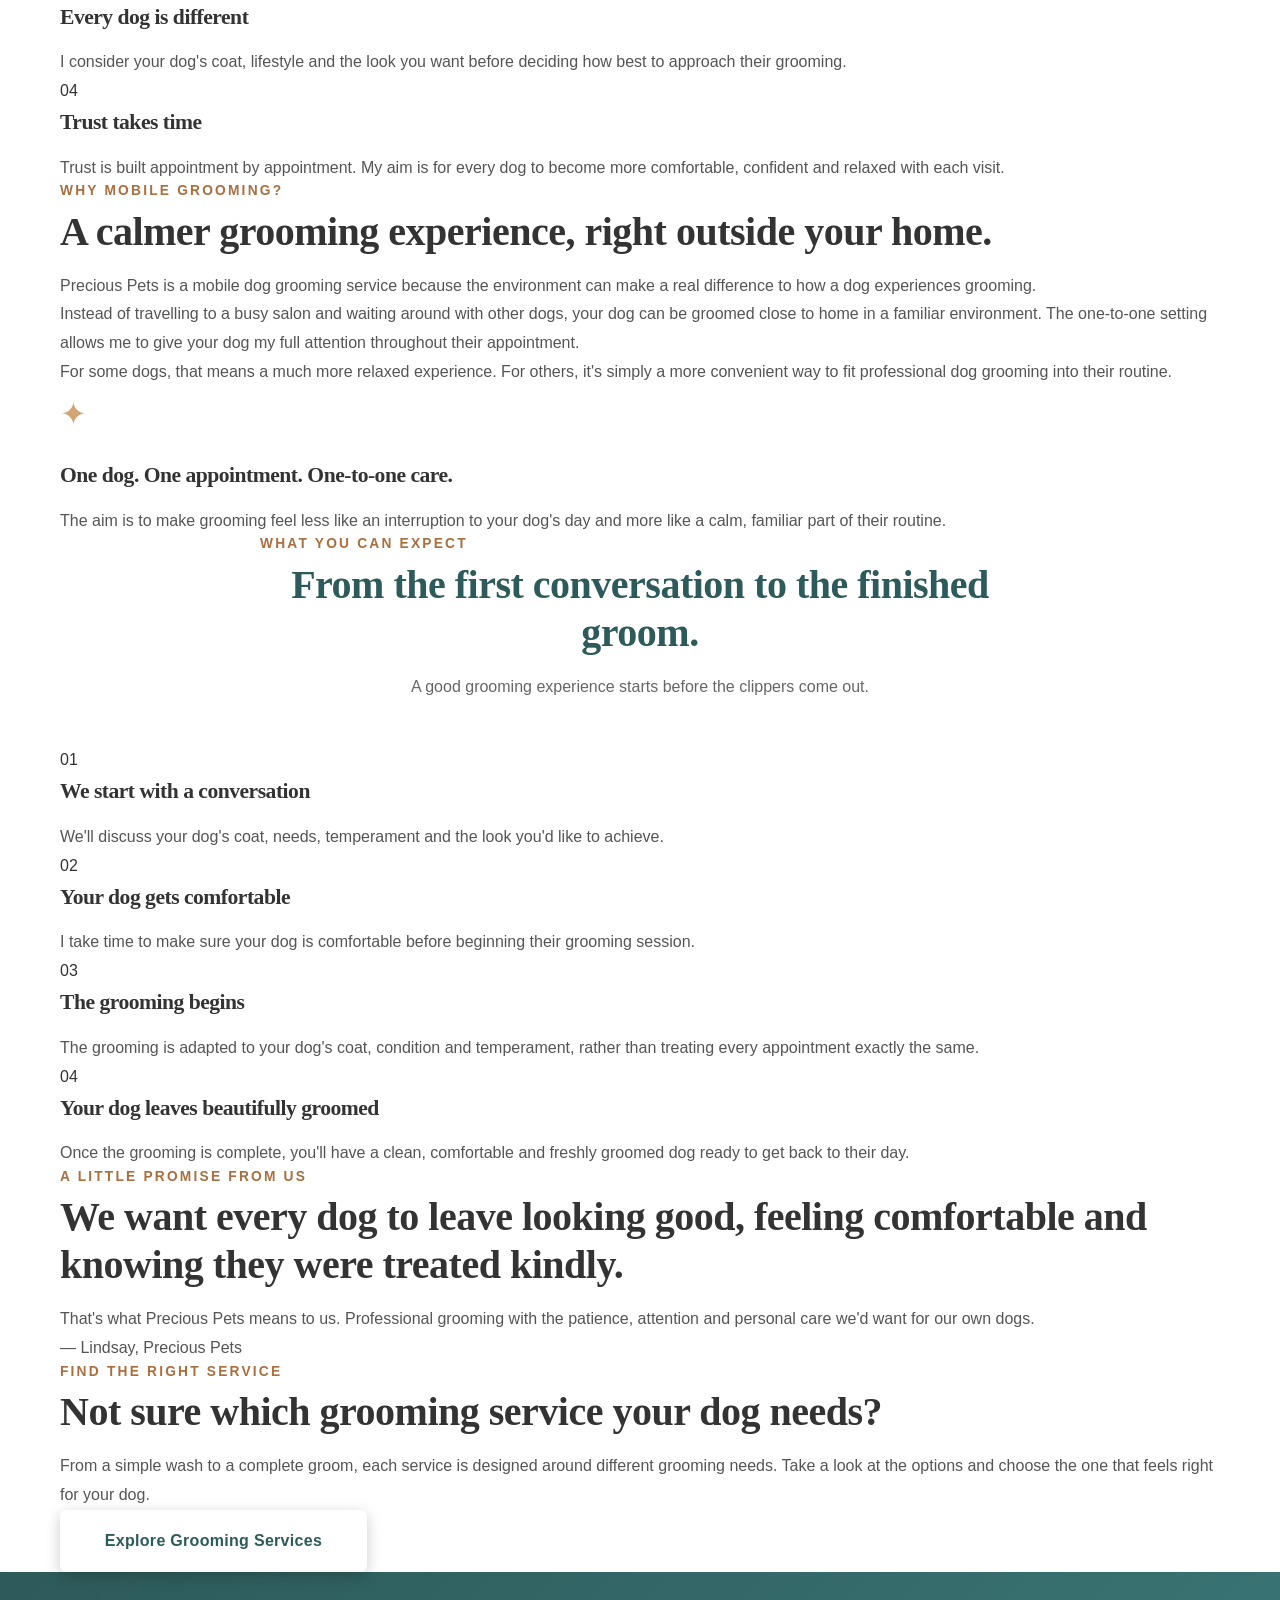
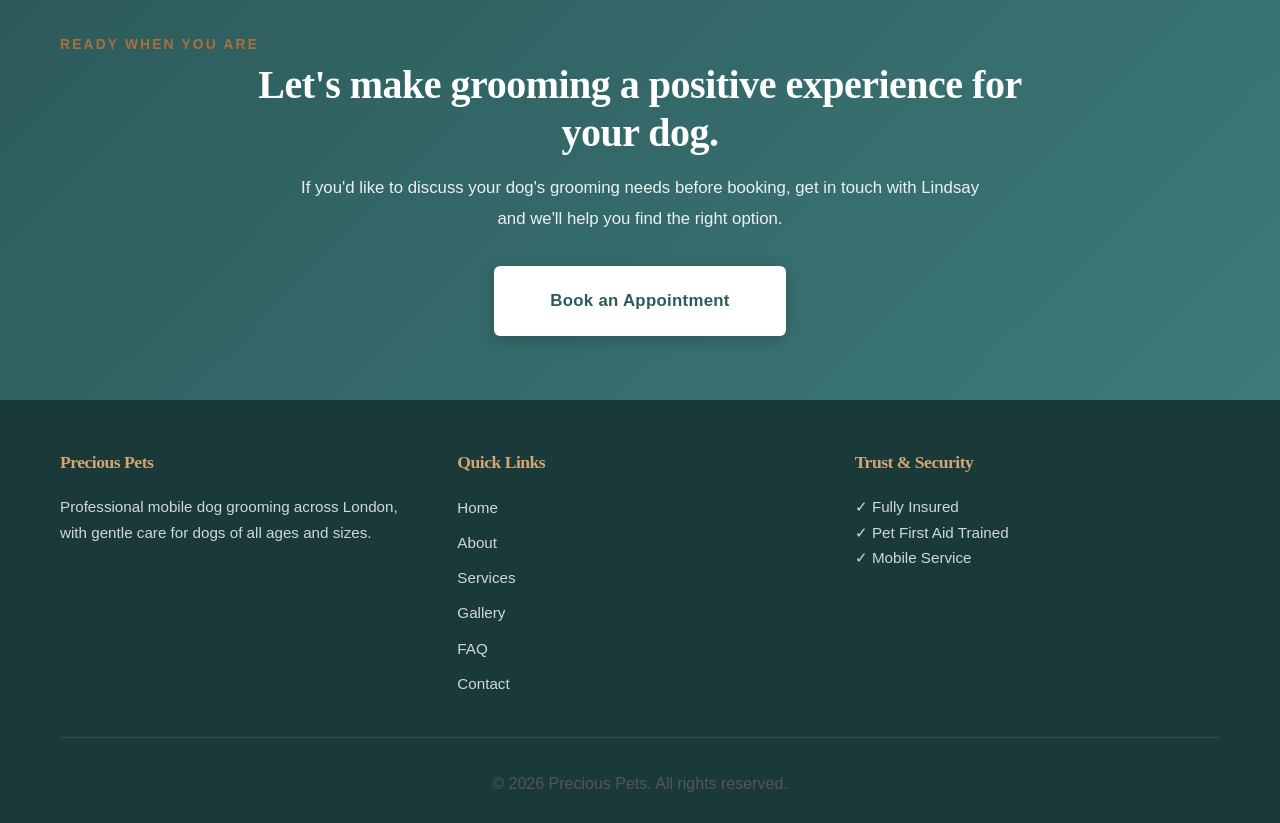
==== commit deaa913d: "Update about.html" ====
--- a/about.html
+++ b/about.html
@@ -336,4 +336,404 @@
         <p>
           Instead of travelling to a busy salon and waiting around with other
           dogs, your dog can be groomed close to home in a familiar environment.
-          The one-to-one setting+          The one-to-one setting allows me to give your dog my full attention
+          throughout their appointment.
+        </p>
+
+        <p>
+          For some dogs, that means a much more relaxed experience. For others,
+          it's simply a more convenient way to fit professional dog grooming
+          into their routine.
+        </p>
+
+      </div>
+
+
+      <div class="about-mobile-highlight">
+
+        <span class="highlight-icon">
+          ✦
+        </span>
+
+        <h3>
+          One dog. One appointment. One-to-one care.
+        </h3>
+
+        <p>
+          The aim is to make grooming feel less like an interruption to your
+          dog's day and more like a calm, familiar part of their routine.
+        </p>
+
+      </div>
+
+    </div>
+
+  </section>
+
+
+
+  <!-- ===========================
+       WHAT YOU CAN EXPECT
+  =========================== -->
+
+  <section class="about-experience">
+
+    <div class="container">
+
+      <div class="service-section-heading">
+
+        <p class="service-eyebrow">
+          WHAT YOU CAN EXPECT
+        </p>
+
+        <h2>
+          From the first conversation to the finished groom.
+        </h2>
+
+        <p>
+          A good grooming experience starts before the clippers come out.
+        </p>
+
+      </div>
+
+
+      <div class="about-experience-grid">
+
+
+        <div class="about-experience-step">
+
+          <span class="about-step-number">
+            01
+          </span>
+
+          <h3>
+            We start with a conversation
+          </h3>
+
+          <p>
+            We'll discuss your dog's coat, needs, temperament and the look
+            you'd like to achieve.
+          </p>
+
+        </div>
+
+
+        <div class="about-experience-step">
+
+          <span class="about-step-number">
+            02
+          </span>
+
+          <h3>
+            Your dog gets comfortable
+          </h3>
+
+          <p>
+            I take time to make sure your dog is comfortable before beginning
+            their grooming session.
+          </p>
+
+        </div>
+
+
+        <div class="about-experience-step">
+
+          <span class="about-step-number">
+            03
+          </span>
+
+          <h3>
+            The grooming begins
+          </h3>
+
+          <p>
+            The grooming is adapted to your dog's coat, condition and
+            temperament, rather than treating every appointment exactly
+            the same.
+          </p>
+
+        </div>
+
+
+        <div class="about-experience-step">
+
+          <span class="about-step-number">
+            04
+          </span>
+
+          <h3>
+            Your dog leaves beautifully groomed
+          </h3>
+
+          <p>
+            Once the grooming is complete, you'll have a clean, comfortable
+            and freshly groomed dog ready to get back to their day.
+          </p>
+
+        </div>
+
+
+      </div>
+
+    </div>
+
+  </section>
+
+
+
+  <!-- ===========================
+       LINDSAY'S PROMISE
+  =========================== -->
+
+  <section class="about-promise">
+
+    <div class="container about-promise-inner">
+
+      <p class="service-eyebrow">
+        A LITTLE PROMISE FROM US
+      </p>
+
+      <h2>
+        We want every dog to leave looking good,
+        feeling comfortable and knowing they were treated kindly.
+      </h2>
+
+      <p>
+        That's what Precious Pets means to us. Professional grooming with the
+        patience, attention and personal care we'd want for our own dogs.
+      </p>
+
+      <p class="about-signature">
+        — Lindsay, Precious Pets
+      </p>
+
+    </div>
+
+  </section>
+
+
+
+  <!-- ===========================
+       SERVICES CONNECTION
+  =========================== -->
+
+  <section class="about-services-link">
+
+    <div class="container">
+
+      <p class="service-eyebrow">
+        FIND THE RIGHT SERVICE
+      </p>
+
+      <h2>
+        Not sure which grooming service your dog needs?
+      </h2>
+
+      <p>
+        From a simple wash to a complete groom, each service is designed
+        around different grooming needs. Take a look at the options and
+        choose the one that feels right for your dog.
+      </p>
+
+      <a
+        href="index.html#services"
+        class="btn btn-primary"
+      >
+        Explore Grooming Services
+      </a>
+
+    </div>
+
+  </section>
+
+
+
+  <!-- ===========================
+       FINAL CTA
+  =========================== -->
+
+  <section class="service-cta">
+
+    <div class="container">
+
+      <p class="service-eyebrow">
+        READY WHEN YOU ARE
+      </p>
+
+      <h2>
+        Let's make grooming a positive experience for your dog.
+      </h2>
+
+      <p>
+        If you'd like to discuss your dog's grooming needs before booking,
+        get in touch with Lindsay and we'll help you find the right option.
+      </p>
+
+      <a
+        href="index.html#contact"
+        class="btn btn-primary btn-large"
+      >
+        Book an Appointment
+      </a>
+
+    </div>
+
+  </section>
+
+
+
+  <!-- ===========================
+       FOOTER
+  =========================== -->
+
+  <footer>
+
+    <div class="container">
+
+      <div class="footer-content">
+
+
+        <div class="footer-section">
+
+          <h4>
+            Precious Pets
+          </h4>
+
+          <p>
+            Professional mobile dog grooming across London, with gentle care
+            for dogs of all ages and sizes.
+          </p>
+
+        </div>
+
+
+        <div class="footer-section">
+
+          <h4>
+            Quick Links
+          </h4>
+
+          <ul>
+
+            <li>
+              <a href="index.html">
+                Home
+              </a>
+            </li>
+
+            <li>
+              <a href="about.html">
+                About
+              </a>
+            </li>
+
+            <li>
+              <a href="index.html#services">
+                Services
+              </a>
+            </li>
+
+            <li>
+              <a href="gallery.html">
+                Gallery
+              </a>
+            </li>
+
+            <li>
+              <a href="faq.html">
+                FAQ
+              </a>
+            </li>
+
+            <li>
+              <a href="index.html#contact">
+                Contact
+              </a>
+            </li>
+
+          </ul>
+
+        </div>
+
+
+        <div class="footer-section">
+
+          <h4>
+            Trust &amp; Security
+          </h4>
+
+          <p>
+            ✓ Fully Insured<br>
+            ✓ Pet First Aid Trained<br>
+            ✓ Mobile Service
+          </p>
+
+        </div>
+
+
+      </div>
+
+
+      <div class="footer-bottom">
+
+        <p>
+          &copy; 2026 Precious Pets. All rights reserved.
+        </p>
+
+      </div>
+
+    </div>
+
+  </footer>
+
+
+
+  <!-- ===========================
+       JAVASCRIPT
+  =========================== -->
+
+  <script>
+
+    // Hamburger Menu
+
+    const hamburger = document.getElementById('hamburger');
+
+    const navLinks = document.getElementById('navLinks');
+
+
+    hamburger.addEventListener('click', () => {
+
+      const isOpen = hamburger.classList.toggle('active');
+
+      navLinks.classList.toggle('active');
+
+      hamburger.setAttribute(
+        'aria-expanded',
+        isOpen ? 'true' : 'false'
+      );
+
+    });
+
+
+    document.querySelectorAll('.nav-links a').forEach(link => {
+
+      link.addEventListener('click', () => {
+
+        hamburger.classList.remove('active');
+
+        navLinks.classList.remove('active');
+
+        hamburger.setAttribute(
+          'aria-expanded',
+          'false'
+        );
+
+      });
+
+    });
+
+  </script>
+
+
+</body>
+</html>
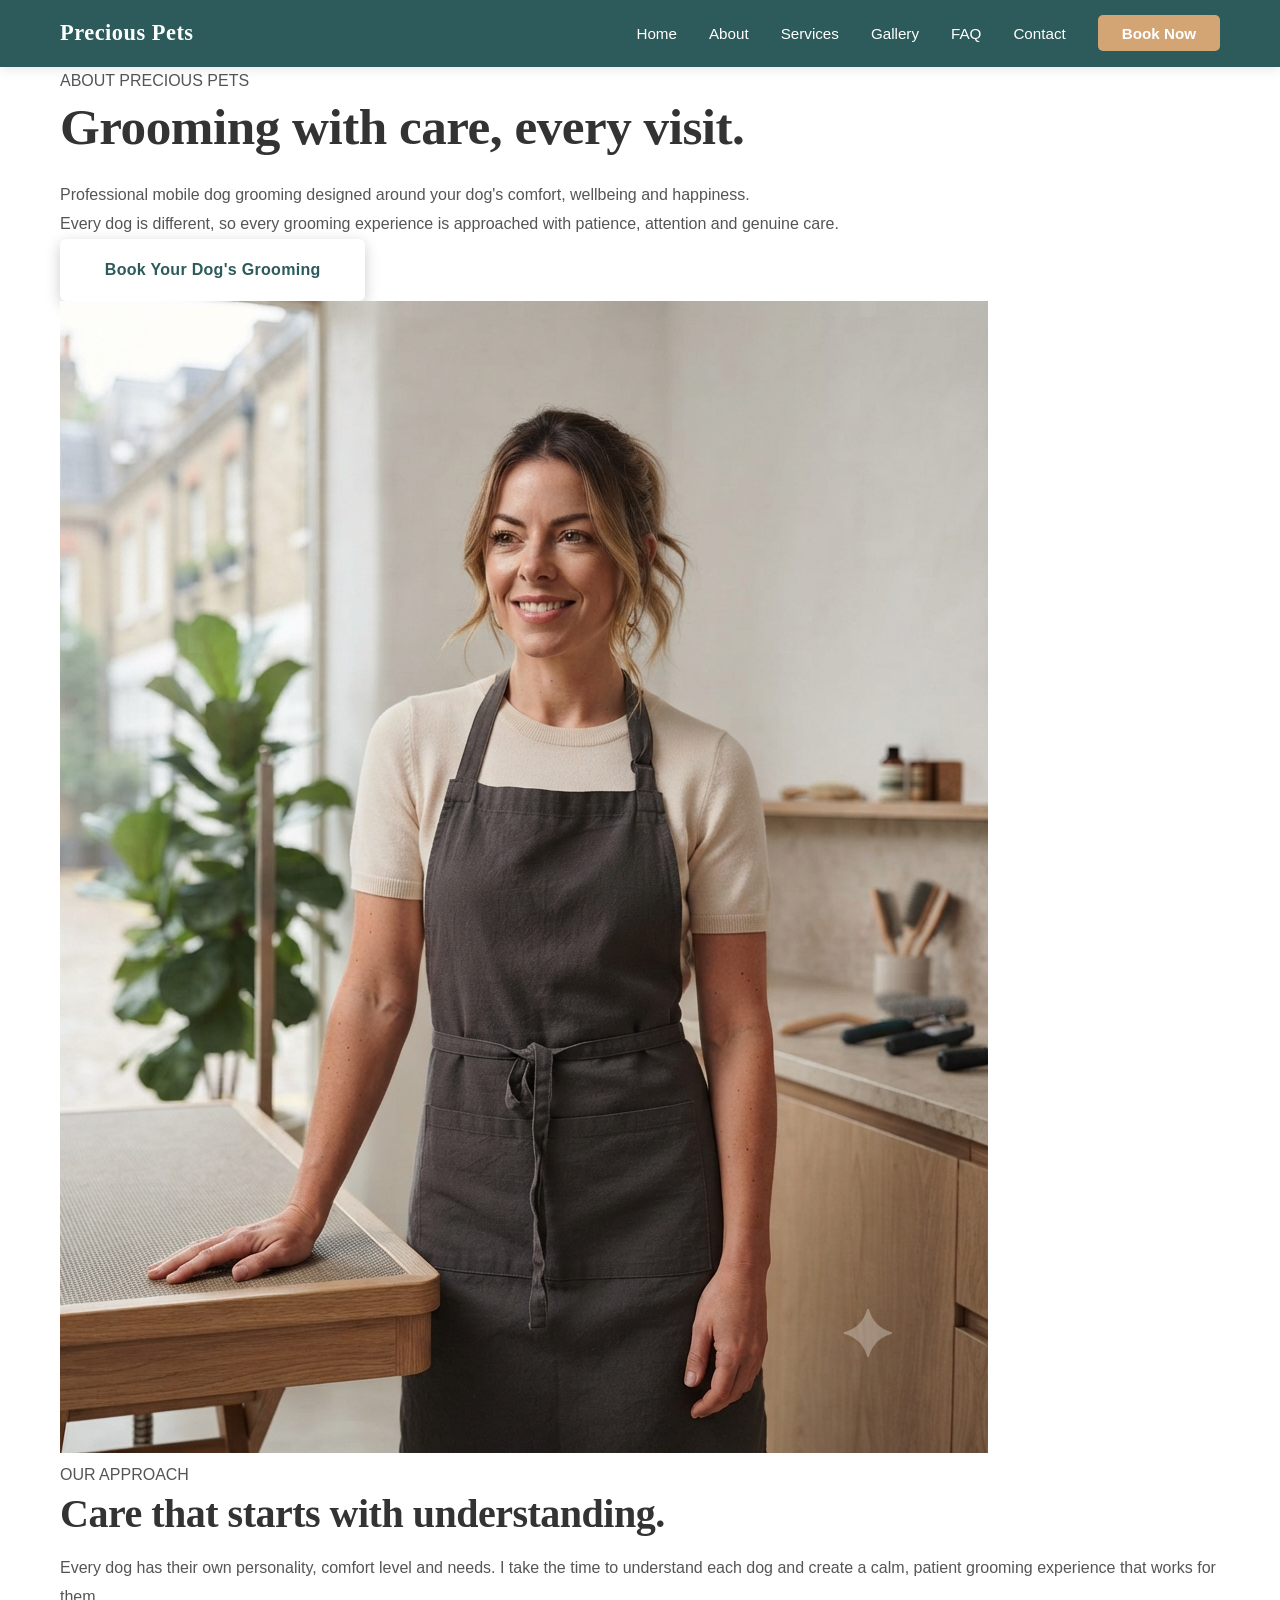
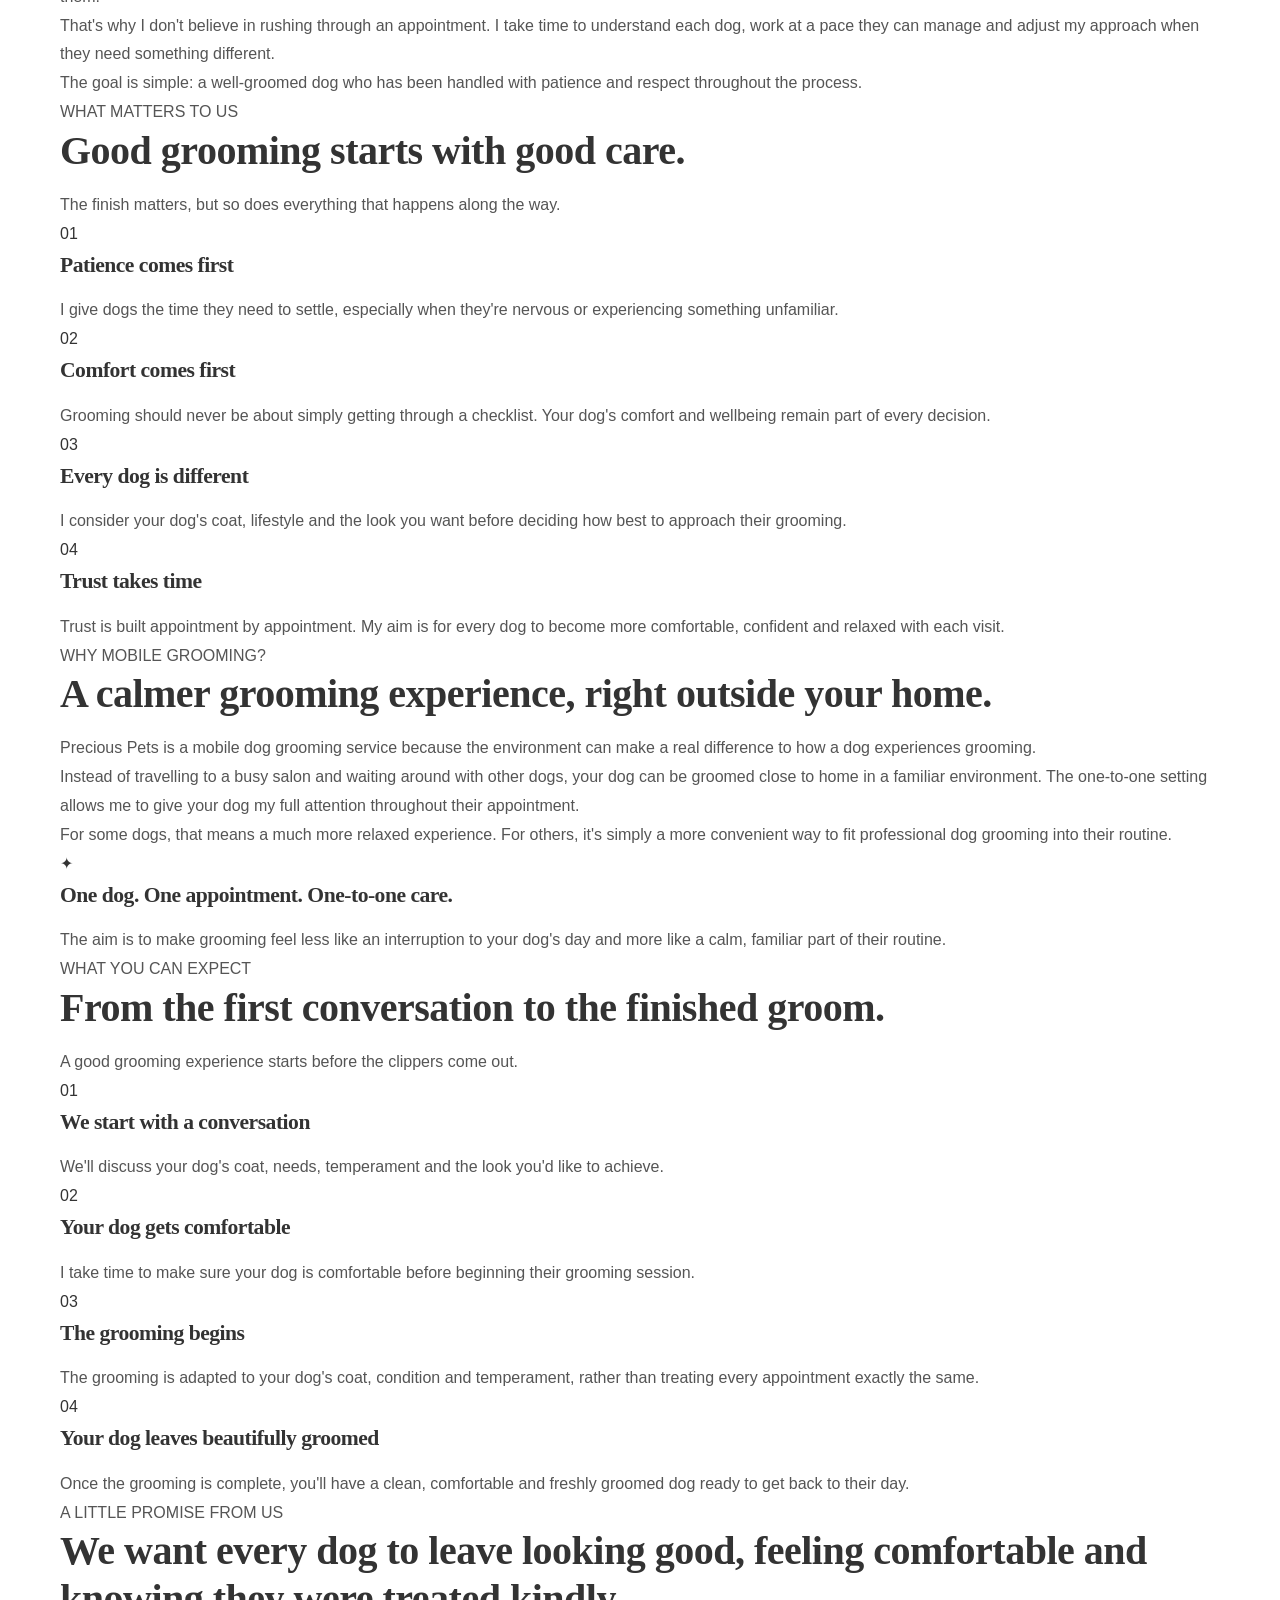
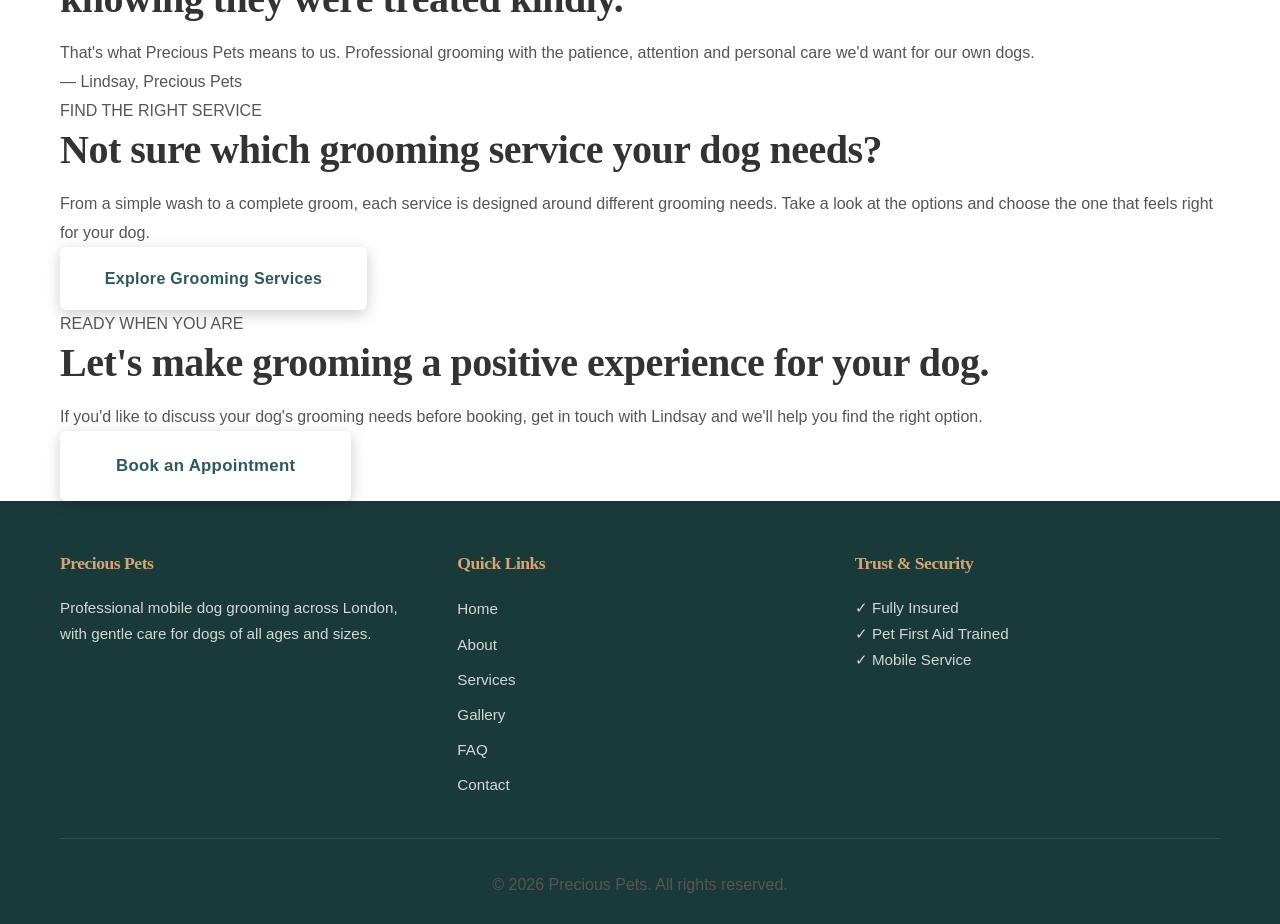
==== commit d0cc502c: "Update about.html" ====
--- a/about.html
+++ b/about.html
@@ -11,12 +11,7 @@
 
   <meta
     name="description"
-    content="Meet Lindsay and learn about Precious Pets, a mobile dog grooming service in London focused on gentle handling, one-to-one care and grooming around each dog's needs."
-  >
-
-  <link
-    rel="canonical"
-    href="https://preciouspetsgrooming.co.uk/about.html"
+    content="Meet Precious Pets and learn about our gentle, one-to-one approach to mobile dog grooming in London, with every appointment shaped around your dog's comfort and needs."
   >
 
   <link rel="stylesheet" href="styles.css">
@@ -81,7 +76,7 @@
         </li>
 
         <li>
-          <a href="faq.html">
+          <a href="index.html#faq">
             FAQ
           </a>
         </li>
@@ -117,6 +112,7 @@
 
     <div class="container about-hero-grid">
 
+
       <div class="about-hero-content">
 
         <p class="service-eyebrow">
@@ -163,7 +159,7 @@
 
 
   <!-- ===========================
-       MY APPROACH
+       OUR APPROACH
   =========================== -->
 
   <section class="about-approach">
@@ -209,6 +205,7 @@
 
     <div class="container">
 
+
       <div class="service-section-heading">
 
         <p class="service-eyebrow">
@@ -227,6 +224,7 @@
       </div>
 
 
+
       <div class="about-values-grid">
 
 
@@ -248,6 +246,7 @@
         </div>
 
 
+
         <div class="about-value-card">
 
           <span class="about-value-number">
@@ -266,6 +265,7 @@
         </div>
 
 
+
         <div class="about-value-card">
 
           <span class="about-value-number">
@@ -284,6 +284,7 @@
         </div>
 
 
+
         <div class="about-value-card">
 
           <span class="about-value-number">
@@ -318,6 +319,7 @@
 
     <div class="container about-two-column">
 
+
       <div class="about-mobile-content">
 
         <p class="service-eyebrow">
@@ -329,8 +331,9 @@
         </h2>
 
         <p>
-          Precious Pets is a mobile dog grooming service because the environment
-          can make a real difference to how a dog experiences grooming.
+          Precious Pets is a mobile dog grooming service because the
+          environment can make a real difference to how a dog experiences
+          grooming.
         </p>
 
         <p>
@@ -349,6 +352,7 @@
       </div>
 
 
+
       <div class="about-mobile-highlight">
 
         <span class="highlight-icon">
@@ -380,6 +384,7 @@
 
     <div class="container">
 
+
       <div class="service-section-heading">
 
         <p class="service-eyebrow">
@@ -397,6 +402,7 @@
       </div>
 
 
+
       <div class="about-experience-grid">
 
 
@@ -418,6 +424,7 @@
         </div>
 
 
+
         <div class="about-experience-step">
 
           <span class="about-step-number">
@@ -436,6 +443,7 @@
         </div>
 
 
+
         <div class="about-experience-step">
 
           <span class="about-step-number">
@@ -453,6 +461,7 @@
           </p>
 
         </div>
+
 
 
         <div class="about-experience-step">
@@ -607,6 +616,7 @@
         </div>
 
 
+
         <div class="footer-section">
 
           <h4>
@@ -656,6 +666,7 @@
         </div>
 
 
+
         <div class="footer-section">
 
           <h4>
@@ -672,6 +683,7 @@
 
 
       </div>
+
 
 
       <div class="footer-bottom">
@@ -736,4 +748,5 @@
 
 
 </body>
+
 </html>
--- a/styles.css
+++ b/styles.css
@@ -566,12 +566,13 @@
 }
 
 .transformation-image {
-width: 100%;
-height: auto;
-object-fit: contain;
-object-position: center top;
-display: block;
-background: #f5f5f5;
+  width: 100%;
+  aspect-ratio: 16 / 9;
+  height: auto;
+  object-fit: contain;
+  object-position: center center;
+  display: block;
+  background: #f5f5f5;
 }
 
 .transformation > h3,
@@ -1000,14 +1001,13 @@
 gap: 2rem;
 }
 
-.transformation-image {  
-width: 100%;  
-height: auto;  
-object-fit: contain;  
-object-position: center;  
-display: block;
-
-}
+.transformation-image {
+  width: 100%;
+  height: auto;
+  aspect-ratio: 16 / 9;
+  object-fit: contain;
+  object-position: center center;
+  display: block;
 }
 
 /* ===========================
@@ -1054,10 +1054,6 @@
 
 .btn-large {
 padding: 1rem 2rem;
-}
-
-.transformation-image {
-height: 180px;
 }
 
 .section-title {
@@ -1774,7 +1770,7 @@
 .gallery-item {
 background: white;
 border-radius: 10px;
-overflow: hidden;
+overflow: visible;
 box-shadow: 0 3px 14px rgba(0, 0, 0, 0.08);
 transition: transform 0.35s ease, box-shadow 0.35s ease;
 }
@@ -1784,21 +1780,21 @@
 box-shadow: 0 12px 28px rgba(0, 0, 0, 0.13);
 }
 
-/* Gallery Images */
+/* Gallery Images — show complete original PNG composition */
 .gallery-item img {
-width: 100%;
-height: 300px;
-object-fit: cover;
-object-position: center;
-display: block;
-background: #f5f5f5;
-transition: transform 0.5s ease;
+  width: 100%;
+  height: auto !important;
+  aspect-ratio: auto !important;
+  object-fit: contain !important;
+  object-position: center;
+  display: block;
+  background: #f5f5f5;
+  transition: none;
 }
 
 .gallery-item:hover img {
-transform: scale(1.03);
-}
-
+  transform: none;
+}
 /* Gallery Text */
 .gallery-item-content {
 padding: 1.4rem 1.5rem 1.5rem;
@@ -2770,4 +2766,292 @@
 .booking-form button {
   opacity: 1 !important;
   visibility: visible !important;
+}
+
+/* =========================================================
+   FINAL ABOUT PAGE EYEBROW POLISH
+   MOBILE READABILITY + CENTER ALIGNMENT
+   TYPOGRAPHY ONLY — NO WIDTH / ZOOM / LAYOUT CHANGES
+========================================================= */
+
+@media (max-width: 768px) {
+
+  .about-page-hero .service-eyebrow,
+  .about-approach .service-eyebrow,
+  .about-values .service-eyebrow,
+  .about-mobile .service-eyebrow,
+  .about-experience .service-eyebrow,
+  .about-promise .service-eyebrow,
+  .about-services-link .service-eyebrow {
+
+    display: block;
+    width: fit-content;
+
+    margin-left: auto !important;
+    margin-right: auto !important;
+    margin-top: 0 !important;
+    margin-bottom: 0.45rem !important;
+
+    color: #A96F3F !important;
+    font-size: 0.92rem !important;
+    font-weight: 800 !important;
+    letter-spacing: 2px !important;
+    line-height: 1.2 !important;
+
+    text-align: center !important;
+  }
+
+  .about-page-hero .service-eyebrow + h1,
+  .about-page-hero .service-eyebrow + h2,
+  .about-approach .service-eyebrow + h2,
+  .about-values .service-eyebrow + h2,
+  .about-mobile .service-eyebrow + h2,
+  .about-experience .service-eyebrow + h2,
+  .about-promise .service-eyebrow + h2,
+  .about-services-link .service-eyebrow + h2 {
+    margin-top: 0 !important;
+  }
+}
+
+
+/* =========================================================
+   ABOUT PAGE EYEBROW — SMALL PHONES
+========================================================= */
+
+@media (max-width: 480px) {
+
+  .about-page-hero .service-eyebrow,
+  .about-approach .service-eyebrow,
+  .about-values .service-eyebrow,
+  .about-mobile .service-eyebrow,
+  .about-experience .service-eyebrow,
+  .about-promise .service-eyebrow,
+  .about-services-link .service-eyebrow {
+
+    font-size: 0.88rem !important;
+    letter-spacing: 1.9px !important;
+    line-height: 1.2 !important;
+
+    margin-left: auto !important;
+    margin-right: auto !important;
+    margin-bottom: 0.4rem !important;
+
+    text-align: center !important;
+  }
+}
+
+
+/* =========================================================
+   FOOTER EYEBROW — READY WHEN YOU ARE
+   MOBILE READABILITY + CENTER ALIGNMENT
+========================================================= */
+
+footer .service-eyebrow,
+.footer-section .service-eyebrow {
+
+  display: block;
+  width: fit-content;
+
+  color: #FFFFFF !important;
+  font-size: 0.9rem !important;
+  font-weight: 800 !important;
+  letter-spacing: 2px !important;
+  line-height: 1.25 !important;
+
+  margin-top: 0 !important;
+  margin-bottom: 0.5rem !important;
+
+  opacity: 1 !important;
+  visibility: visible !important;
+}
+
+
+@media (max-width: 768px) {
+
+  footer .service-eyebrow,
+  .footer-section .service-eyebrow {
+
+    margin-left: auto !important;
+    margin-right: auto !important;
+
+    font-size: 0.9rem !important;
+    letter-spacing: 1.9px !important;
+    line-height: 1.2 !important;
+
+    text-align: center !important;
+  }
+}
+
+
+@media (max-width: 480px) {
+
+  footer .service-eyebrow,
+  .footer-section .service-eyebrow {
+
+    font-size: 0.88rem !important;
+    letter-spacing: 1.8px !important;
+    line-height: 1.2 !important;
+
+    margin-left: auto !important;
+    margin-right: auto !important;
+
+    text-align: center !important;
+  }
+}
+/* =========================================================
+   ABOUT PAGE — EXPLORE GROOMING SERVICES CTA
+   FINAL BUTTON VISIBILITY FIX
+   Does NOT affect viewport, width, zoom or page layout
+========================================================= */
+
+.about-services-link {
+  text-align: center;
+}
+
+.about-services-link .btn {
+  display: inline-block;
+  width: auto;
+  min-width: 220px;
+  padding: 1rem 2.2rem;
+  margin-top: 0.8rem;
+
+  background: #D4A574;
+  color: #ffffff !important;
+
+  border: 2px solid #D4A574;
+  border-radius: 6px;
+
+  font-size: 1rem;
+  font-weight: 600;
+  line-height: 1.2;
+  text-align: center;
+
+  box-shadow: 0 4px 15px rgba(0, 0, 0, 0.15);
+}
+
+.about-services-link .btn:hover {
+  background: #2D5A5A;
+  border-color: #2D5A5A;
+  color: #ffffff !important;
+  transform: translateY(-2px);
+}
+
+
+/* ---------------------------------------------------------
+   MOBILE
+--------------------------------------------------------- */
+
+@media (max-width: 768px) {
+
+  .about-services-link .btn {
+    display: inline-flex;
+    align-items: center;
+    justify-content: center;
+
+    width: auto;
+    min-width: 220px;
+
+    padding: 0.95rem 1.8rem;
+    margin-top: 0.7rem;
+
+    font-size: 1rem;
+    line-height: 1.2;
+    text-align: center;
+  }
+}
+/* =========================================================
+   ABOUT PAGE — CTA BOTTOM GAP ONLY
+   Creates clear separation before the next section.
+   NO width / viewport / zoom / layout changes.
+========================================================= */
+
+.about-services-link {
+  padding-bottom: 3rem !important;
+}
+
+
+/* ---------------------------------------------------------
+   MOBILE
+--------------------------------------------------------- */
+
+@media (max-width: 768px) {
+  .about-services-link {
+    padding-bottom: 2.8rem !important;
+  }
+}
+
+
+/* ---------------------------------------------------------
+   SMALL PHONE
+--------------------------------------------------------- */
+
+@media (max-width: 480px) {
+  .about-services-link {
+    padding-bottom: 2.5rem !important;
+  }
+}
+
+
+/* ---------------------------------------------------------
+   SMALL PHONE
+--------------------------------------------------------- */
+
+@media (max-width: 480px) {
+
+  .about-services-link .btn {
+    min-width: 210px;
+    padding: 0.9rem 1.6rem;
+    font-size: 0.95rem;
+  }
+}
+/* =========================================================
+   GALLERY PAGE — FINAL EYEBROW TYPOGRAPHY
+   Matches About Page exactly
+   Center aligned + same size + same style
+   NO WIDTH / ZOOM / LAYOUT CHANGES
+========================================================= */
+
+.gallery-hero .service-eyebrow,
+.gallery-intro .service-eyebrow {
+
+  display: block;
+  width: fit-content;
+
+  margin-left: auto !important;
+  margin-right: auto !important;
+  margin-top: 0 !important;
+  margin-bottom: 0.45rem !important;
+
+  color: #A96F3F !important;
+  font-family: 'Calibri', 'Segoe UI', sans-serif;
+  font-size: 0.92rem !important;
+  font-weight: 800 !important;
+  letter-spacing: 2px !important;
+  line-height: 1.2 !important;
+
+  text-transform: uppercase;
+  text-align: center !important;
+}
+
+
+/* =========================================================
+   GALLERY PAGE — SMALL PHONE
+   Same as About Page
+========================================================= */
+
+@media (max-width: 480px) {
+
+  .gallery-hero .service-eyebrow,
+  .gallery-intro .service-eyebrow {
+
+    font-size: 0.88rem !important;
+    letter-spacing: 1.9px !important;
+    line-height: 1.2 !important;
+
+    margin-left: auto !important;
+    margin-right: auto !important;
+    margin-bottom: 0.4rem !important;
+
+    text-align: center !important;
+  }
 }
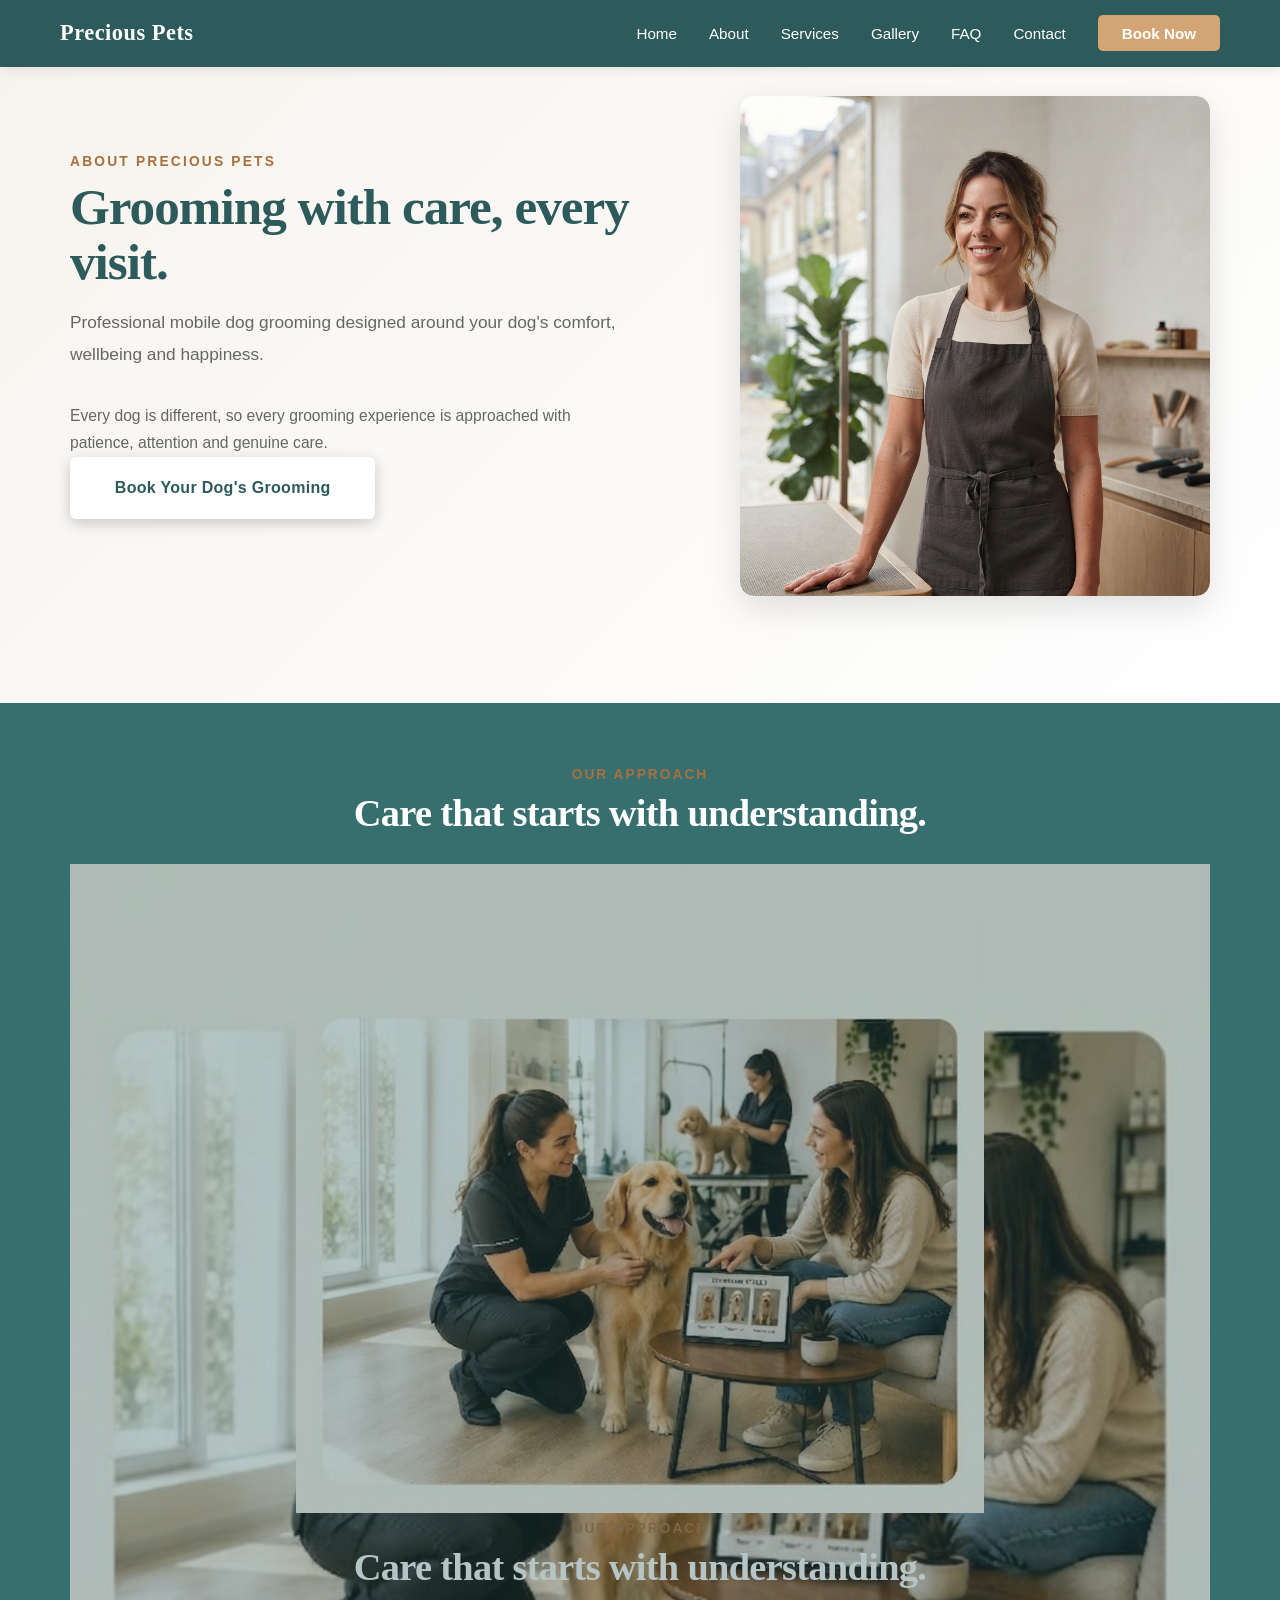
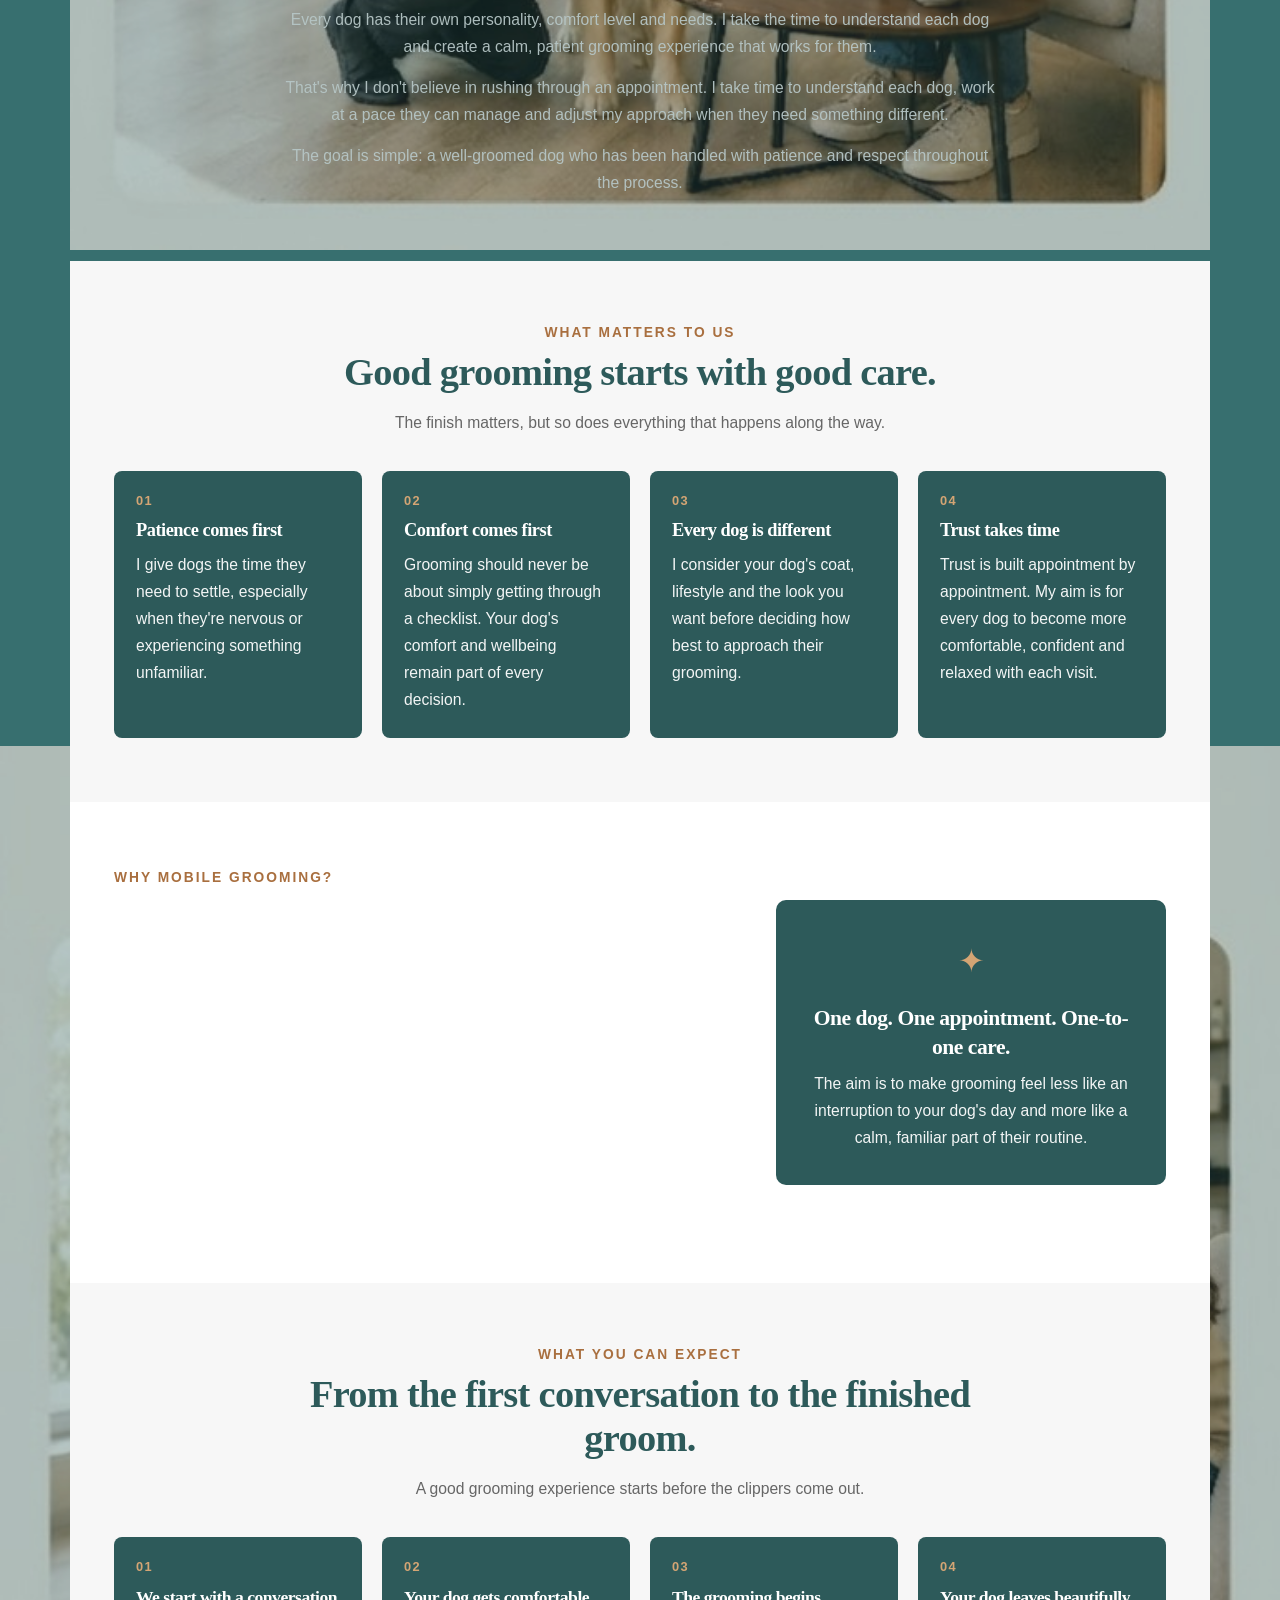
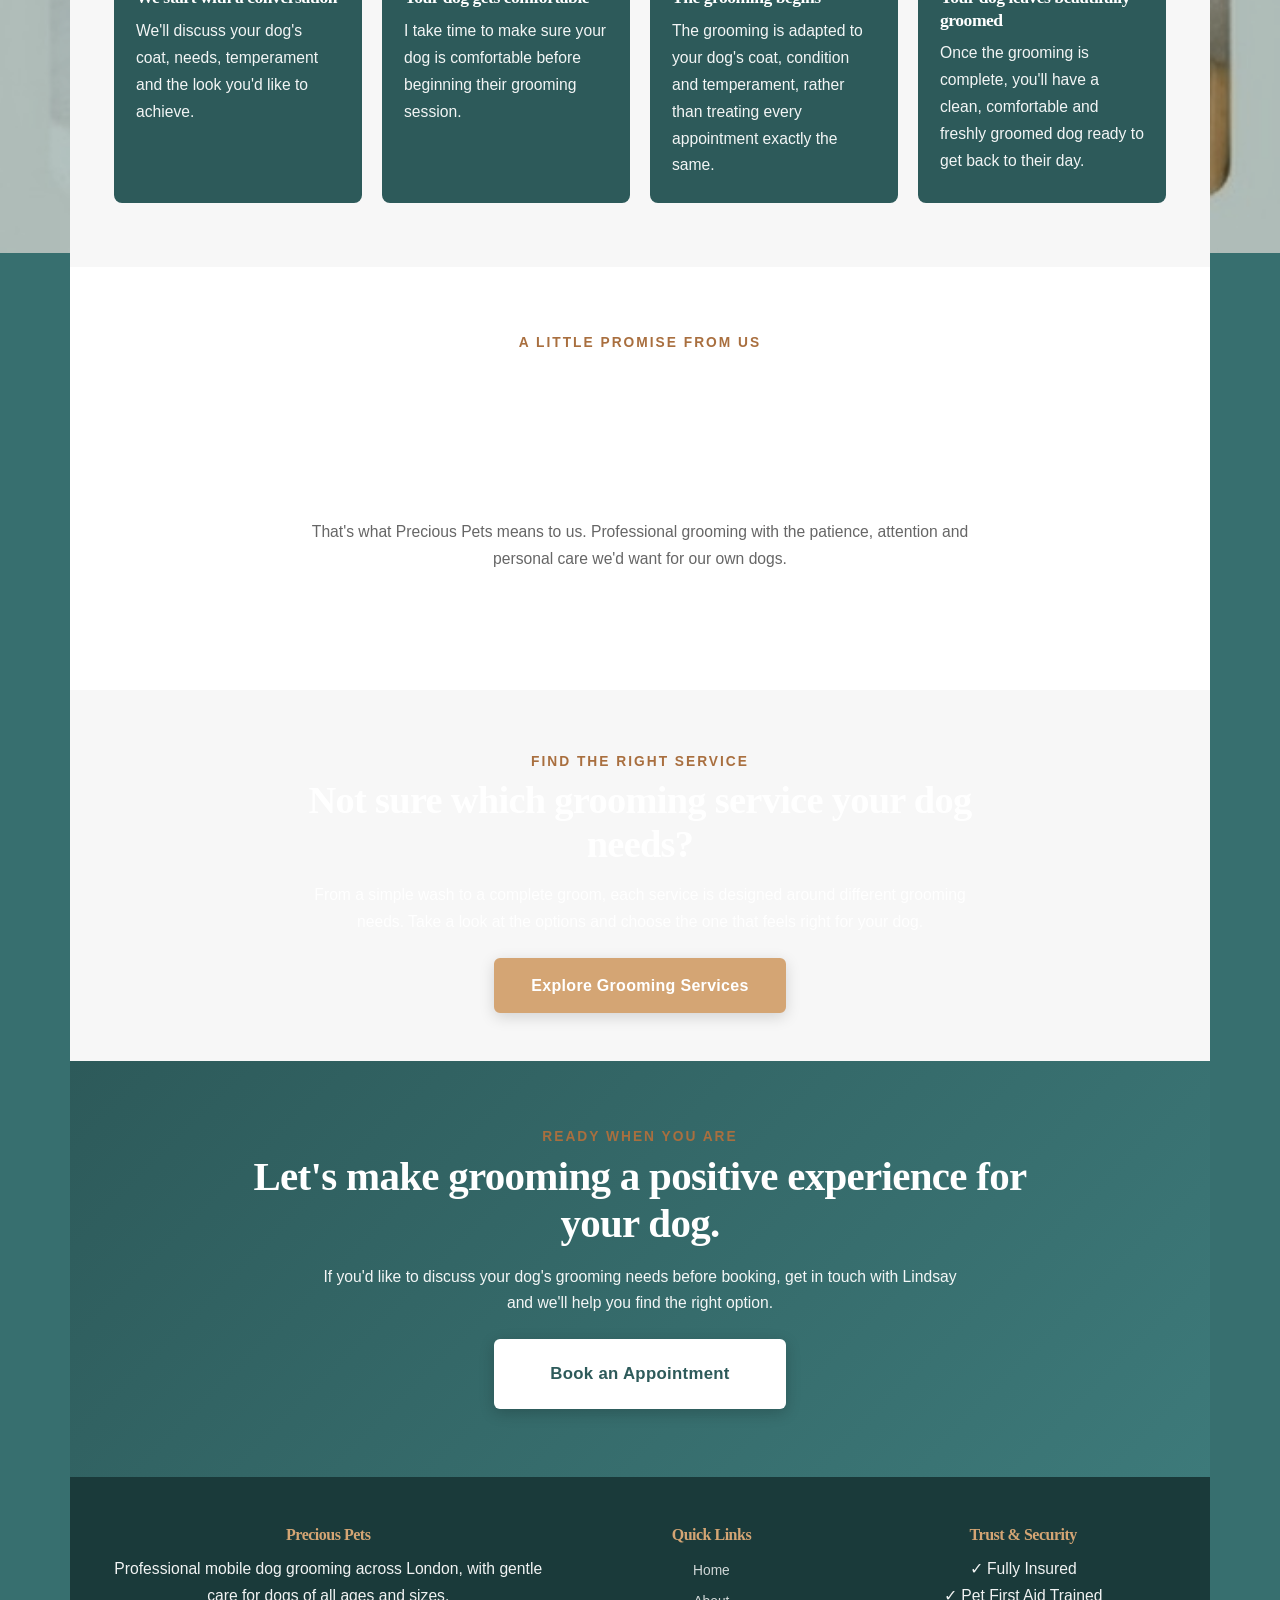
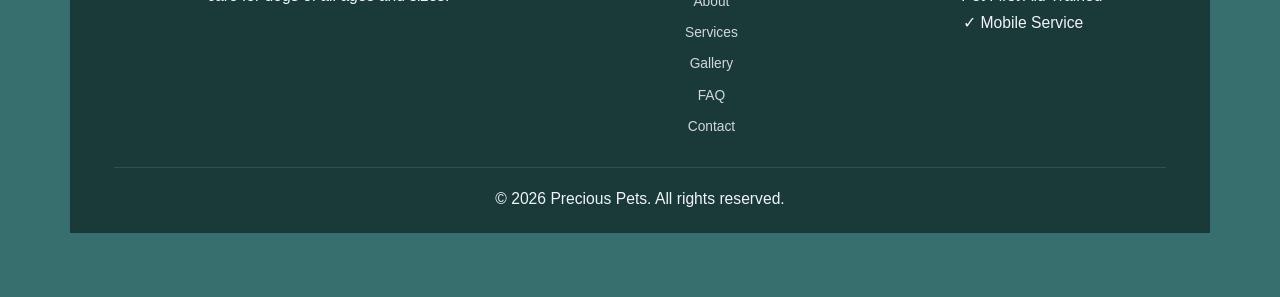
==== commit 8fcdd0d6: "Update about.html" ====
--- a/about.html
+++ b/about.html
@@ -174,27 +174,49 @@
         Care that starts with understanding.
       </h2>
 
-      <p>
-        Every dog has their own personality, comfort level and needs. I take
-        the time to understand each dog and create a calm, patient grooming
-        experience that works for them.
-      </p>
-
-      <p>
-        That's why I don't believe in rushing through an appointment. I take
-        time to understand each dog, work at a pace they can manage and adjust
-        my approach when they need something different.
-      </p>
-
-      <p>
-        The goal is simple: a well-groomed dog who has been handled with
-        patience and respect throughout the process.
-      </p>
-
-    </div>
-
-  </section>
-
+      <!-- ===========================
+     OUR APPROACH
+=========================== -->
+
+<section class="about-approach">
+
+  <div class="about-approach-image">
+    <img
+      src="Gemini_Generated_Image_y4f4ufy4f4ufy4f4~2.jpeg"
+      alt="A calm and caring approach to professional dog grooming"
+    >
+  </div>
+
+  <div class="about-approach-content">
+
+    <p class="service-eyebrow">
+      OUR APPROACH
+    </p>
+
+    <h2>
+      Care that starts with understanding.
+    </h2>
+
+    <p>
+      Every dog has their own personality, comfort level and needs. I take
+      the time to understand each dog and create a calm, patient grooming
+      experience that works for them.
+    </p>
+
+    <p>
+      That's why I don't believe in rushing through an appointment. I take
+      time to understand each dog, work at a pace they can manage and adjust
+      my approach when they need something different.
+    </p>
+
+    <p>
+      The goal is simple: a well-groomed dog who has been handled with
+      patience and respect throughout the process.
+    </p>
+
+  </div>
+
+</section>
 
 
   <!-- ===========================
--- a/styles.css
+++ b/styles.css
@@ -2,12 +2,7 @@
 GLOBAL RESET & FOUNDATION
 =========================== */
 
- * {
-  margin: 0;
-  padding: 0;
-  box-sizing: border-box;
-}
-
+* { margin: 0; padding: 0; box-sizing: border-box; }
 html {
 scroll-behavior: smooth;
 scroll-padding-top: 70px;
@@ -29,12 +24,12 @@
 padding: 0 20px;
 }
 @media (max-width: 768px) {
-  .container {
-    width: 100%;
-    max-width: 100%;
-    padding-left: 16px;
-    padding-right: 16px;
-  }
+.container {
+width: 100%;
+max-width: 100%;
+padding-left: 16px;
+padding-right: 16px;
+}
 }
 
 /* ===========================
@@ -216,7 +211,7 @@
 
 .hero {
 background-size: cover;
-background-position: center;
+background-position: center 50%;
 background-attachment: scroll;
 background-repeat: no-repeat;
 color: white;
@@ -243,7 +238,7 @@
 z-index: 2;
 display: grid;
 grid-template-columns: 1.1fr 0.9fr;
-align-items: center;
+align-items: start;
 gap: 40px;
 }
 
@@ -541,8 +536,8 @@
 =========================== */
 
 .transformations {
-padding: 3rem 0;
-background: linear-gradient(to bottom, #f5f5f5 0%, white 50%, #f5f5f5 100%);
+  padding: 3rem 0;
+  background: #2D5A5A;
 }
 
 .transformations-grid {
@@ -566,13 +561,13 @@
 }
 
 .transformation-image {
-  width: 100%;
-  aspect-ratio: 16 / 9;
-  height: auto;
-  object-fit: contain;
-  object-position: center center;
-  display: block;
-  background: #f5f5f5;
+width: 100%;
+aspect-ratio: 16 / 9;
+height: auto;
+object-fit: contain;
+object-position: center center;
+display: block;
+background: #f5f5f5;
 }
 
 .transformation > h3,
@@ -1002,12 +997,13 @@
 }
 
 .transformation-image {
-  width: 100%;
-  height: auto;
-  aspect-ratio: 16 / 9;
-  object-fit: contain;
-  object-position: center center;
-  display: block;
+width: 100%;
+height: auto;
+aspect-ratio: 16 / 9;
+object-fit: contain;
+object-position: center center;
+display: block;
+}
 }
 
 /* ===========================
@@ -1100,7 +1096,7 @@
 
 .service-eyebrow {
 color: #D4A574;
-font-size: 0.78rem;
+font-size: 0.85rem;
 font-weight: 700;
 letter-spacing: 2px;
 line-height: 1.4;
@@ -1595,11 +1591,11 @@
 display: grid;
 grid-template-columns: 0.9fr 1.1fr;
 align-items: center;
-gap: 4rem;
 }
 
 .about-hero-content {
-max-width: 560px;
+    max-width: 560px;
+    transform: translateY(-45px);
 }
 
 .about-hero-content h1 {
@@ -1633,7 +1629,7 @@
 .about-hero-image img {
 width: 100%;
 display: block;
-aspect-ratio: 4 / 5;
+aspect-ratio: 1 / 1;
 object-fit: cover;
 object-position: center top;
 }
@@ -1667,7 +1663,7 @@
 
 @media (max-width: 768px) {
 
-.about-page-hero {
+.about-page-hero {                        
 padding: 3.5rem 0;
 }
 
@@ -1688,7 +1684,7 @@
 ABOUT HERO — SMALL PHONE
 =========================== */
 
-@media (max-width: 480px) {
+@media (max-width: 480px) {                                                                                                                                                                                                                                                                                                                                                                                                                                                                                                                                                                                                                                                                                                                                                                                                                      
 
 .about-page-hero {
 padding: 3rem 0;
@@ -1718,21 +1714,21 @@
 text-align: center;
 }
 
-.gallery-hero h1 {
-color: #2D5A5A;
-font-size: 3.5rem;
-line-height: 1.15;
-margin-bottom: 1.4rem;
-}
-
-.gallery-hero .service-hero-lead {
-color: #666;
-max-width: 720px;
-margin: 0 auto;
-font-size: 1.1rem;
-line-height: 1.85;
-}
-
+.gallery-hero-image {
+  display: flex;
+  justify-content: center;
+  align-items: center;
+}
+                                                                                                                                                                                   
+  margin: 0 0 1.5rem;
+}
+
+.gallery-hero-grid .service-hero-content > p:last-child {
+  max-width: 620px;
+  margin: 0;
+  color: #666;
+  line-height: 1.7;
+}
 /* Gallery Intro */
 .gallery-intro {
 padding: 3.5rem 0;
@@ -1782,18 +1778,18 @@
 
 /* Gallery Images — show complete original PNG composition */
 .gallery-item img {
-  width: 100%;
-  height: auto !important;
-  aspect-ratio: auto !important;
-  object-fit: contain !important;
-  object-position: center;
-  display: block;
-  background: #f5f5f5;
-  transition: none;
+width: 100%;
+height: auto !important;
+aspect-ratio: auto !important;
+object-fit: contain !important;
+object-position: center;
+display: block;
+background: #f5f5f5;
+transition: none;
 }
 
 .gallery-item:hover img {
-  transform: none;
+transform: none;
 }
 /* Gallery Text */
 .gallery-item-content {
@@ -1870,94 +1866,178 @@
 padding: 3rem 0;
 }
 }
-
 /* ===========================
-GALLERY MOBILE
+   GALLERY HERO — BACKGROUND IMAGE
 =========================== */
 
+.gallery-hero {
+  position: relative;
+  min-height: 441px;
+  background-image: url("gallary image4.png");
+  background-size: 100% auto;
+  background-position: center;
+  background-repeat: no-repeat;
+}
+
+.gallery-hero::before {
+  content: "";
+  position: absolute;
+  inset: 0;
+  background: rgba(0, 0, 0, 0.35);
+  z-index: 0;
+}
+
+.gallery-hero .container {
+  position: relative;
+  z-index: 1;
+}
+.gallery-hero .service-hero-content {
+  max-width: 650px;
+  text-shadow: 0 2px 8px rgba(0, 0, 0, 0.75);
+}
+
+.gallery-hero .service-eyebrow,
+.gallery-hero h1,
+.gallery-hero .service-hero-lead,
+.gallery-hero .service-hero-content > p:not(.service-eyebrow) {
+  color: #ffffff;
+}
+.gallery-hero .service-eyebrow {
+  color: #F0C28A;
+  font-weight: 700;
+  text-shadow: 0 1px 5px rgba(0, 0, 0, 0.9);
+}
+.gallery-hero-grid .gallery-hero-image {
+  display: none !important;
+}
+
+/* ===========================
+   GALLERY MOBILE
+=========================== */
+
 @media (max-width: 768px) {
 
-.gallery-hero {
-padding: 3.5rem 0;
-}
-
-.gallery-hero h1 {
-font-size: 2.5rem;
-}
-
-.gallery-hero .service-hero-lead {
-font-size: 1rem;
-}
-
-.gallery-intro {
-padding: 3rem 0;
-}
-
-.gallery-intro h2 {
-font-size: 2rem;
-}
-
-.gallery-intro p:last-child {
-font-size: 1rem;
-}
-
-.gallery-section {
-padding: 3rem 0;
-}
-
-.gallery-grid {
-grid-template-columns: 1fr;
-gap: 1.5rem;
-}
-
-.gallery-item img {
-height: 300px;
-}
-
-.gallery-cta {
-padding: 3.5rem 0;
-}
+ .gallery-hero {
+  padding: 5rem 0;
+  background-image: url('gallary%20image4.png');
+  background-size: cover;
+  background-position: center;
+  background-repeat: no-repeat;
+  position: relative;
+}
+.gallery-hero::before {
+  content: "";
+  position: absolute;
+  inset: 0;
+  background: rgba(0, 0, 0, 0.35);
+  z-index: 0;
+}
+
+.gallery-hero .container {
+  position: relative;
+  z-index: 1;
+}
+
+  .gallery-hero-grid {
+    display: block;
+    width: 100%;
+    text-align: center;
+  }
+
+  .gallery-hero-grid .service-hero-content {
+    width: 100%;
+    max-width: 100%;
+    margin: 0 0 30px;
+  }
+
+  .gallery-hero-grid .gallery-hero-image {
+  width: 70%;
+  margin: 0 auto;
+  display: block;
+  position: static;
+}
+
+ .gallery-hero-grid .gallery-hero-image {
+  display: none !important;
+}
+  .gallery-hero h1 {
+    font-size: 2.5rem;
+  }
+
+  .gallery-hero .service-hero-lead {
+    font-size: 0.9rem;
+  }
+
+  .gallery-intro {
+    padding: 3rem 0;
+  }
+
+  .gallery-intro h2 {
+    font-size: 2rem;
+  }
+
+  .gallery-intro p:last-child {
+    font-size: 1rem;
+  }
+
+  .gallery-section {
+    padding: 3rem 0;
+  }
+
+  .gallery-grid {
+    grid-template-columns: 1fr;
+    gap: 1.5rem;
+  }
+
+  .gallery-item img {
+    height: 300px;
+  }
+
+  .gallery-cta {
+    padding: 3.5rem 0;
+  }
+
 }
 
 /* ===========================
-GALLERY SMALL PHONE
+   GALLERY SMALL PHONE
 =========================== */
 
 @media (max-width: 480px) {
 
-.gallery-hero {
-padding: 3rem 0;
-}
-
-.gallery-hero h1 {
-font-size: 2.1rem;
-}
-
-.gallery-intro {
-padding: 2.5rem 0;
-}
-
-.gallery-intro h2 {
-font-size: 1.7rem;
-}
-
-.gallery-section {
-padding: 2.5rem 0;
-}
-
-.gallery-item img {
-height: 240px;
-}
-
-.gallery-item-content {
-padding: 1.2rem;
-}
-
-.gallery-cta {
-padding: 3rem 0;
-}
-}
-
+  .gallery-hero {
+    padding: 3rem 0;
+  }
+
+  .gallery-hero h1 {
+    font-size: 2.1rem;
+  }
+
+  .gallery-intro {
+    padding: 2.5rem 0;
+  }
+
+  .gallery-intro h2 {
+    font-size: 1.7rem;
+  }
+
+  .gallery-section {
+    padding: 2.5rem 0;
+  }
+
+  .gallery-item img {
+    height: 240px;
+  }
+
+  .gallery-item-content {
+    padding: 1.2rem;
+  }
+
+  .gallery-cta {
+    padding: 3rem 0;
+  }
+
+}                                           
 /* =========================================================
 HOMEPAGE — FINAL UX/UI SPACING & POLISH
 Controlled override — does not change page structure
@@ -2126,32 +2206,32 @@
 .about-services-link .service-eyebrow,
 .about-page-hero .service-cta .service-eyebrow,
 .service-cta .service-eyebrow {
-  color: #A96F3F;
-  font-size: 0.86rem;
-  font-weight: 800;
-  letter-spacing: 2px;
-  line-height: 1.4;
-  margin-bottom: 1rem;
-  text-transform: uppercase;
+color: #A96F3F;
+font-size: 0.86rem;
+font-weight: 800;
+letter-spacing: 2px;
+line-height: 1.4;
+margin-bottom: 1rem;
+text-transform: uppercase;
 }
 
 /* About page eyebrow headings on smaller screens */
 
 @media (max-width: 480px) {
 
-  .about-page-hero .service-eyebrow,
-  .about-approach .service-eyebrow,
-  .about-values .service-eyebrow,
-  .about-mobile .service-eyebrow,
-  .about-experience .service-eyebrow,
-  .about-promise .service-eyebrow,
-  .about-services-link .service-eyebrow,
-  .service-cta .service-eyebrow {
-    color: #A96F3F;
-    font-size: 0.78rem;
-    letter-spacing: 1.8px;
-    font-weight: 800;
-  }
+.about-page-hero .service-eyebrow,
+.about-approach .service-eyebrow,
+.about-values .service-eyebrow,
+.about-mobile .service-eyebrow,
+.about-experience .service-eyebrow,
+.about-promise .service-eyebrow,
+.about-services-link .service-eyebrow,
+.service-cta .service-eyebrow {
+color: #A96F3F;
+font-size: 0.78rem;
+letter-spacing: 1.8px;
+font-weight: 800;
+}
 
 }
 
@@ -2167,29 +2247,29 @@
 .service-result .service-eyebrow,
 .service-pricing .service-eyebrow,
 .service-cta .service-eyebrow {
-  color: #A96F3F;
-  font-size: 0.86rem;
-  font-weight: 800;
-  letter-spacing: 2px;
-  line-height: 1.4;
-  margin-bottom: 1rem;
-  text-transform: uppercase;
+color: #A96F3F;
+font-size: 0.86rem;
+font-weight: 800;
+letter-spacing: 2px;
+line-height: 1.4;
+margin-bottom: 1rem;
+text-transform: uppercase;
 }
 
 @media (max-width: 480px) {
 
-  .service-page-hero .service-eyebrow,
-  .service-introduction .service-eyebrow,
-  .service-details .service-eyebrow,
-  .service-suitability .service-eyebrow,
-  .service-result .service-eyebrow,
-  .service-pricing .service-eyebrow,
-  .service-cta .service-eyebrow {
-    color: #A96F3F;
-    font-size: 0.78rem;
-    letter-spacing: 1.8px;
-    font-weight: 800;
-  }
+.service-page-hero .service-eyebrow,
+.service-introduction .service-eyebrow,
+.service-details .service-eyebrow,
+.service-suitability .service-eyebrow,
+.service-result .service-eyebrow,
+.service-pricing .service-eyebrow,
+.service-cta .service-eyebrow {
+color: #A96F3F;
+font-size: 0.78rem;
+letter-spacing: 1.8px;
+font-weight: 800;
+}
 
 }
 
@@ -2200,16 +2280,16 @@
 
 /* Make all eyebrow headings clearly visible and compact */
 .service-eyebrow {
-    display: block;
-    margin-top: 0;
-    margin-bottom: 0.45rem;
-    line-height: 1.25;
-}
-
+  display: block;
+  margin-top: 0;
+  margin-bottom: 0.45rem;
+  line-height: 1.25;
+  text-align: left;
+}
 /* Remove any accidental top spacing from the heading immediately after */
 .service-eyebrow + h1,
 .service-eyebrow + h2 {
-    margin-top: 0;
+margin-top: 0;
 }
 
 /* Keep eyebrow + main heading visually connected */
@@ -2218,28 +2298,29 @@
 .service-section-heading .service-eyebrow,
 .service-narrow .service-eyebrow,
 .service-cta .service-eyebrow {
-    margin-top: 0;
-    margin-bottom: 0.45rem;
+margin-top: 0;
+margin-bottom: 0.45rem;
 }
 
 /* Mobile: make the relationship even tighter */
 @media (max-width: 768px) {
-    .service-eyebrow {
-        margin-bottom: 0.35rem;
-        line-height: 1.2;
-    }
-
-    .service-eyebrow + h1,
-    .service-eyebrow + h2 {
-        margin-top: 0;
-    }
+.service-eyebrow {
+margin-bottom: 0.35rem;
+line-height: 1.2;
+}
+
+.service-eyebrow + h1,  
+.service-eyebrow + h2 {  
+    margin-top: 0;  
+}
+
 }
 
 /* Small phones */
 @media (max-width: 480px) {
-    .service-eyebrow {
-        margin-bottom: 0.3rem;
-    }
+.service-eyebrow {
+margin-bottom: 0.3rem;
+}
 }
 
 /* =========================================================
@@ -2252,31 +2333,30 @@
 /* ---------- GLOBAL EYEBROW ---------- */
 
 .service-eyebrow {
-    display: block;
-    width: fit-content;
-    
-    color: #A96F3F !important;
-    font-family: 'Calibri', 'Segoe UI', sans-serif;
-    font-size: 0.86rem !important;
-    font-weight: 800 !important;
-    letter-spacing: 2.2px !important;
-    line-height: 1.25 !important;
-    text-transform: uppercase;
-
-    margin-top: 0 !important;
-    margin-bottom: 0.5rem !important;
-    padding: 0 !important;
-}
-
+display: block;
+width: fit-content;
+
+color: #A96F3F !important;  
+font-family: 'Calibri', 'Segoe UI', sans-serif;  
+font-size: 0.86rem !important;  
+font-weight: 800 !important;  
+letter-spacing: 2.2px !important;  
+line-height: 1.25 !important;  
+text-transform: uppercase;  
+
+margin-top: 0 !important;  
+margin-bottom: 0.5rem !important;  
+padding: 0 !important;
+
+}
 
 /* ---------- EYEBROW → MAIN HEADING ---------- */
 
 .service-eyebrow + h1,
 .service-eyebrow + h2,
 .service-eyebrow + h3 {
-    margin-top: 0 !important;
-}
-
+margin-top: 0 !important;
+}
 
 /* ---------- ABOUT PAGE ---------- */
 
@@ -2287,10 +2367,9 @@
 .about-experience .service-eyebrow,
 .about-promise .service-eyebrow,
 .about-services-link .service-eyebrow {
-    margin-top: 0 !important;
-    margin-bottom: 0.5rem !important;
-}
-
+margin-top: 0 !important;
+margin-bottom: 0.5rem !important;
+}
 
 /* ---------- SERVICE PAGES ---------- */
 
@@ -2300,28 +2379,25 @@
 .service-suitability .service-eyebrow,
 .service-result .service-eyebrow,
 .service-pricing .service-eyebrow {
-    margin-top: 0 !important;
-    margin-bottom: 0.5rem !important;
-}
-
+margin-top: 0 !important;
+margin-bottom: 0.5rem !important;
+}
 
 /* ---------- SERVICE SECTION HEADING ---------- */
 
 .service-section-heading .service-eyebrow,
 .service-narrow .service-eyebrow {
-    margin-top: 0 !important;
-    margin-bottom: 0.5rem !important;
-}
-
+margin-top: 0 !important;
+margin-bottom: 0.5rem !important;
+}
 
 /* ---------- CTA EYEBROWS ---------- */
 
 .service-cta .service-eyebrow,
 .about-page-hero .service-cta .service-eyebrow {
-    margin-top: 0 !important;
-    margin-bottom: 0.5rem !important;
-}
-
+margin-top: 0 !important;
+margin-bottom: 0.5rem !important;
+}
 
 /* =========================================================
 REDUCE SPACE ABOVE EYEBROW
@@ -2343,10 +2419,9 @@
 .about-experience:has(.service-eyebrow),
 .about-promise:has(.service-eyebrow),
 .about-services-link:has(.service-eyebrow) {
-    /* Do not change section padding here.
-       The eyebrow itself is controlled instead. */
-}
-
+/* Do not change section padding here.
+The eyebrow itself is controlled instead. */
+}
 
 /* =========================================================
 MOBILE
@@ -2354,21 +2429,21 @@
 
 @media (max-width: 768px) {
 
-    .service-eyebrow {
-        font-size: 0.82rem !important;
-        letter-spacing: 2px !important;
-        line-height: 1.2 !important;
-        margin-top: 0 !important;
-        margin-bottom: 0.4rem !important;
-    }
-
-    .service-eyebrow + h1,
-    .service-eyebrow + h2,
-    .service-eyebrow + h3 {
-        margin-top: 0 !important;
-    }
-}
-
+.service-eyebrow {  
+    font-size: 0.82rem !important;  
+    letter-spacing: 2px !important;  
+    line-height: 1.2 !important;  
+    margin-top: 0 !important;  
+    margin-bottom: 0.4rem !important;  
+}  
+
+.service-eyebrow + h1,  
+.service-eyebrow + h2,  
+.service-eyebrow + h3 {  
+    margin-top: 0 !important;  
+}
+
+}
 
 /* =========================================================
 FINAL EYEBROW SPACING FIX — MOBILE ONLY
@@ -2377,63 +2452,62 @@
 
 @media (max-width: 768px) {
 
-  /* ---------------------------------
-     1. SERVICE HERO — space above eyebrow
-     --------------------------------- */
-
-  .service-page-hero {
-    padding-top: 2.2rem !important;
-  }
-
-  /* ---------------------------------
-     2. EYEBROW → MAIN HEADING
-     --------------------------------- */
-
-  .service-eyebrow {
-    margin-top: 0 !important;
-    margin-bottom: 0.45rem !important;
-    line-height: 1.2 !important;
-  }
-
-  .service-eyebrow + h1,
-  .service-eyebrow + h2 {
-    margin-top: 0 !important;
-  }
-
-  /* ---------------------------------
-     3. CORE SERVICE / OTHER SECTIONS
-     Space above their eyebrow
-     --------------------------------- */
-
-  .service-introduction,
-  .service-details,
-  .service-suitability,
-  .service-result,
-  .service-pricing {
-    padding-top: 2.5rem !important;
-  }
-
-  /* Eyebrow inside section heading */
-  .service-section-heading .service-eyebrow,
-  .service-narrow .service-eyebrow {
-    margin-top: 0 !important;
-    margin-bottom: 0.45rem !important;
-  }
-
-  /* ---------------------------------
-     4. CTA EYEBROW
-     --------------------------------- */
-
-  .service-cta {
-    padding-top: 2.5rem !important;
-  }
-
-  .service-cta .service-eyebrow {
-    margin-top: 0 !important;
-    margin-bottom: 0.45rem !important;
-  }
-}
-
+/* ---------------------------------
+1. SERVICE HERO — space above eyebrow
+--------------------------------- */
+
+.service-page-hero {
+padding-top: 2.2rem !important;
+}
+
+/* ---------------------------------
+2. EYEBROW → MAIN HEADING
+--------------------------------- */
+
+.service-eyebrow {
+margin-top: 0 !important;
+margin-bottom: 0.45rem !important;
+line-height: 1.2 !important;
+}
+
+.service-eyebrow + h1,
+.service-eyebrow + h2 {
+margin-top: 0 !important;
+}
+
+/* ---------------------------------
+3. CORE SERVICE / OTHER SECTIONS
+Space above their eyebrow
+--------------------------------- */
+
+.service-introduction,
+.service-details,
+.service-suitability,
+.service-result,
+.service-pricing {
+padding-top: 2.5rem !important;
+}
+
+/* Eyebrow inside section heading */
+.service-section-heading .service-eyebrow,
+.service-narrow .service-eyebrow {
+margin-top: 0 !important;
+margin-bottom: 0.45rem !important;
+}
+
+/* ---------------------------------
+4. CTA EYEBROW
+--------------------------------- */
+
+.service-cta {
+padding-top: 2.5rem !important;
+}
+
+.service-cta .service-eyebrow {
+margin-top: 0 !important;
+margin-bottom: 0.45rem !important;
+}
+}
 
 /* =========================================================
 SMALL PHONES — 480px
@@ -2442,28 +2516,28 @@
 
 @media (max-width: 480px) {
 
-  .service-page-hero {
-    padding-top: 2rem !important;
-  }
-
-  .service-eyebrow {
-    margin-bottom: 0.4rem !important;
-    line-height: 1.2 !important;
-  }
-
-  .service-eyebrow + h1,
-  .service-eyebrow + h2 {
-    margin-top: 0 !important;
-  }
-
-  .service-introduction,
-  .service-details,
-  .service-suitability,
-  .service-result,
-  .service-pricing,
-  .service-cta {
-    padding-top: 2.2rem !important;
-  }
+.service-page-hero {
+padding-top: 2rem !important;
+}
+
+.service-eyebrow {
+margin-bottom: 0.4rem !important;
+line-height: 1.2 !important;
+}
+
+.service-eyebrow + h1,
+.service-eyebrow + h2 {
+margin-top: 0 !important;
+}
+
+.service-introduction,
+.service-details,
+.service-suitability,
+.service-result,
+.service-pricing,
+.service-cta {
+padding-top: 2.2rem !important;
+}
 }
 
 /* =========================================================
@@ -2472,45 +2546,43 @@
 ========================================================= */
 
 .gallery-hero {
-    padding-top: 2rem;
-    padding-bottom: 3rem;
+padding-top: 2rem;
+padding-bottom: 3rem;
 }
 
 /* Eyebrow itself */
 .gallery-hero .service-eyebrow {
-    display: block;
-    margin: 0 0 0.15rem 0;
-    padding: 0;
-    line-height: 1.1;
+display: block;
+margin: 0 0 0.15rem 0;
+padding: 0;
+line-height: 1.1;
 }
 
 /* Main Gallery heading */
 .gallery-hero h1 {
-    margin-top: 0 !important;
-    margin-bottom: 1.2rem;
-    line-height: 1.15;
-}
-
+margin-top: 0 !important;
+margin-bottom: 1.2rem;
+line-height: 1.15;
+}
 
 /* ===========================
 GALLERY — SECOND EYEBROW
 =========================== */
 
 .gallery-intro {
-    padding-top: 2.5rem;
+padding-top: 2.5rem;
 }
 
 .gallery-intro .service-eyebrow {
-    display: block;
-    margin: 0 0 0.15rem 0;
-    padding: 0;
-    line-height: 1.1;
+display: block;
+margin: 0 0 0.15rem 0;
+padding: 0;
+line-height: 1.1;
 }
 
 .gallery-intro h2 {
-    margin-top: 0 !important;
-}
-
+margin-top: 0 !important;
+}
 
 /* ===========================
 MOBILE
@@ -2518,33 +2590,33 @@
 
 @media (max-width: 768px) {
 
-    .gallery-hero {
-        padding-top: 2rem;
-        padding-bottom: 2.5rem;
-    }
-
-    .gallery-hero .service-eyebrow {
-        margin-bottom: 0.1rem;
-        line-height: 1.1;
-    }
-
-    .gallery-hero h1 {
-        margin-top: 0 !important;
-    }
-
-    .gallery-intro {
-        padding-top: 2rem;
-    }
-
-    .gallery-intro .service-eyebrow {
-        margin-bottom: 0.1rem;
-    }
-
-    .gallery-intro h2 {
-        margin-top: 0 !important;
-    }
-}
-
+                                                  
+    padding-top: 2rem;  
+    padding-bottom: 2.5rem;  
+}  
+
+.gallery-hero .service-eyebrow {  
+    margin-bottom: 0.1rem;  
+    line-height: 1.1;  
+}  
+
+.gallery-hero h1 {  
+    margin-top: 0 !important;  
+}  
+
+.gallery-intro {  
+    padding-top: 2rem;  
+}  
+
+.gallery-intro .service-eyebrow {  
+    margin-bottom: 0.1rem;  
+}  
+
+.gallery-intro h2 {  
+    margin-top: 0 !important;  
+}
+
+}
 
 /* ===========================
 SMALL PHONE
@@ -2552,506 +2624,3091 @@
 
 @media (max-width: 480px) {
 
-    .gallery-hero {
-        padding-top: 1.7rem;
-        padding-bottom: 2.3rem;
-    }
-
-    .gallery-hero .service-eyebrow {
-        font-size: 0.78rem;
-        letter-spacing: 1.8px;
-        line-height: 1;
-        margin-bottom: 0.05rem;
-    }
-
-    .gallery-hero h1 {
-        margin-top: 0 !important;
-    }
-
-    .gallery-intro {
-        padding-top: 1.8rem;
-    }
-
-    .gallery-intro .service-eyebrow {
-        font-size: 0.78rem;
-        letter-spacing: 1.8px;
-        line-height: 1;
-        margin-bottom: 0.05rem;
-    }
-
-    .gallery-intro h2 {
-        margin-top: 0 !important;
-    }
+.gallery-hero {  
+    padding-top: 1.7rem;  
+    padding-bottom: 2.3rem;  
+}  
+
+.gallery-hero .service-eyebrow {  
+    font-size: 0.78rem;  
+    letter-spacing: 1.8px;  
+    line-height: 1;  
+    margin-bottom: 0.05rem;  
+}  
+
+.gallery-hero h1 {  
+    margin-top: 0 !important;  
+}  
+
+.gallery-intro {  
+    padding-top: 1.8rem;  
+}  
+
+.gallery-intro .service-eyebrow {  
+    font-size: 0.78rem;  
+    letter-spacing: 1.8px;  
+    line-height: 1;  
+    margin-bottom: 0.05rem;  
+}  
+
+.gallery-intro h2 {  
+    margin-top: 0 !important;  
+}
+
 }
 /* =========================================================
-   BOOKING FORM — PRECIOUS PETS
-   Added separately so existing website styling is untouched
-   ========================================================= */
+BOOKING FORM — PRECIOUS PETS
+Added separately so existing website styling is untouched
+========================================================= */
 
 .booking-form-wrapper {
-  max-width: 760px;
-  margin: 50px auto 0;
-  padding: 35px;
-  background: #ffffff;
-  border-radius: 16px;
-  box-shadow: 0 8px 30px rgba(0, 0, 0, 0.08);
-  text-align: left;
+max-width: 760px;
+margin: 50px auto 0;
+padding: 35px;
+background: #ffffff;
+border-radius: 16px;
+box-shadow: 0 8px 30px rgba(0, 0, 0, 0.08);
+text-align: left;
 }
 
 .booking-form-wrapper h3 {
-  margin: 0 0 10px;
-  text-align: center;
-  font-size: 2rem;
+margin: 0 0 10px;
+text-align: center;
+font-size: 2rem;
 }
 
 .booking-form-intro {
-  margin: 0 auto 30px;
-  max-width: 600px;
-  text-align: center;
-  line-height: 1.6;
+margin: 0 auto 30px;
+max-width: 600px;
+text-align: center;
+line-height: 1.6;
 }
 
 .booking-form {
-  width: 100%;
+width: 100%;
 }
 
 .booking-form .form-group {
-  margin-bottom: 20px;
+margin-bottom: 20px;
 }
 
 .booking-form label {
-  display: block;
-  margin-bottom: 8px;
-  font-weight: 600;
-  line-height: 1.4;
+display: block;
+margin-bottom: 8px;
+font-weight: 600;
+line-height: 1.4;
 }
 
 .booking-form input,
 .booking-form select,
 .booking-form textarea {
-  width: 100%;
-  box-sizing: border-box;
-  padding: 13px 15px;
-  border: 1px solid #d8d8d8;
-  border-radius: 8px;
-  background: #ffffff;
-  font-family: inherit;
-  font-size: 1rem;
-  color: inherit;
-  transition: border-color 0.2s ease, box-shadow 0.2s ease;
+width: 100%;
+box-sizing: border-box;
+padding: 13px 15px;
+border: 1px solid #d8d8d8;
+border-radius: 8px;
+background: #ffffff;
+font-family: inherit;
+font-size: 1rem;
+color: inherit;
+transition: border-color 0.2s ease, box-shadow 0.2s ease;
 }
 
 .booking-form input,
 .booking-form select {
-  min-height: 48px;
+min-height: 48px;
 }
 
 .booking-form textarea {
-  min-height: 130px;
-  resize: vertical;
-  line-height: 1.5;
+min-height: 130px;
+resize: vertical;
+line-height: 1.5;
 }
 
 .booking-form input::placeholder,
 .booking-form textarea::placeholder {
-  opacity: 0.65;
+opacity: 0.65;
 }
 
 .booking-form input:focus,
 .booking-form select:focus,
 .booking-form textarea:focus {
-  outline: none;
-  border-color: #999;
-  box-shadow: 0 0 0 3px rgba(0, 0, 0, 0.06);
+outline: none;
+border-color: #999;
+box-shadow: 0 0 0 3px rgba(0, 0, 0, 0.06);
 }
 
 .booking-form select {
-  cursor: pointer;
+cursor: pointer;
 }
 
 .booking-form button {
-  display: block;
-  width: 100%;
-  margin-top: 10px;
-  border: none;
-  cursor: pointer;
+display: block;
+width: 100%;
+margin-top: 10px;
+border: none;
+cursor: pointer;
 }
 
 /* Mobile booking form */
 @media (max-width: 600px) {
 
+.booking-form-wrapper {
+margin-top: 35px;
+padding: 25px 18px;
+border-radius: 12px;
+}
+
+.booking-form-wrapper h3 {
+font-size: 1.6rem;
+}
+
+.booking-form-intro {
+font-size: 0.95rem;
+margin-bottom: 25px;
+}
+
+.booking-form .form-group {
+margin-bottom: 17px;
+}
+
+.booking-form input,
+.booking-form select,
+.booking-form textarea {
+font-size: 16px;
+}
+
+.booking-form textarea {
+min-height: 120px;
+}
+
+}
+/* =========================================================
+BOOKING FORM — TEXT VISIBILITY FIX
+Overrides existing Contact section text styles
+========================================================= */
+
+.booking-form-wrapper {
+color: #333333;
+}
+
+.booking-form-wrapper h3 {
+color: #333333 !important;
+opacity: 1 !important;
+visibility: visible !important;
+}
+
+.booking-form-intro {
+color: #555555 !important;
+opacity: 1 !important;
+visibility: visible !important;
+}
+
+.booking-form label {
+display: block;
+color: #333333 !important;
+opacity: 1 !important;
+visibility: visible !important;
+font-weight: 600;
+}
+
+.booking-form input,
+.booking-form select,
+.booking-form textarea {
+color: #333333 !important;
+background-color: #ffffff !important;
+opacity: 1 !important;
+visibility: visible !important;
+}
+
+.booking-form input::placeholder,
+.booking-form textarea::placeholder {
+color: #777777 !important;
+opacity: 1 !important;
+}
+
+.booking-form select {
+color: #333333 !important;
+}
+
+.booking-form select option {
+color: #333333 !important;
+background-color: #ffffff !important;
+}
+
+.booking-form button {
+opacity: 1 !important;
+visibility: visible !important;
+}
+
+/* =========================================================
+FINAL ABOUT PAGE EYEBROW POLISH
+MOBILE READABILITY + CENTER ALIGNMENT
+TYPOGRAPHY ONLY — NO WIDTH / ZOOM / LAYOUT CHANGES
+========================================================= */
+
+@media (max-width: 768px) {
+
+.about-page-hero .service-eyebrow,
+.about-approach .service-eyebrow,
+.about-values .service-eyebrow,
+.about-mobile .service-eyebrow,
+.about-experience .service-eyebrow,
+.about-promise .service-eyebrow,
+.about-services-link .service-eyebrow {
+
+display: block;  
+width: fit-content;  
+
+margin-left: auto !important;  
+margin-right: auto !important;  
+margin-top: 0 !important;  
+margin-bottom: 0.45rem !important;  
+
+color: #A96F3F !important;  
+font-size: 0.92rem !important;  
+font-weight: 800 !important;  
+letter-spacing: 2px !important;  
+line-height: 1.2 !important;  
+
+text-align: center !important;
+
+}
+
+.about-page-hero .service-eyebrow + h1,
+.about-page-hero .service-eyebrow + h2,
+.about-approach .service-eyebrow + h2,
+.about-values .service-eyebrow + h2,
+.about-mobile .service-eyebrow + h2,
+.about-experience .service-eyebrow + h2,
+.about-promise .service-eyebrow + h2,
+.about-services-link .service-eyebrow + h2 {
+margin-top: 0 !important;
+}
+}
+
+/* =========================================================
+ABOUT PAGE EYEBROW — SMALL PHONES
+========================================================= */
+
+@media (max-width: 480px) {
+
+.about-page-hero .service-eyebrow,
+.about-approach .service-eyebrow,
+.about-values .service-eyebrow,
+.about-mobile .service-eyebrow,
+.about-experience .service-eyebrow,
+.about-promise .service-eyebrow,
+.about-services-link .service-eyebrow {
+
+font-size: 0.88rem !important;  
+letter-spacing: 1.9px !important;  
+line-height: 1.2 !important;  
+
+margin-left: auto !important;  
+margin-right: auto !important;  
+margin-bottom: 0.4rem !important;  
+
+text-align: center !important;
+
+}
+}
+
+/* =========================================================
+FOOTER EYEBROW — READY WHEN YOU ARE
+MOBILE READABILITY + CENTER ALIGNMENT
+========================================================= */
+
+footer .service-eyebrow,
+.footer-section .service-eyebrow {
+
+display: block;
+width: fit-content;
+
+color: #FFFFFF !important;
+font-size: 0.9rem !important;
+font-weight: 800 !important;
+letter-spacing: 2px !important;
+line-height: 1.25 !important;
+
+margin-top: 0 !important;
+margin-bottom: 0.5rem !important;
+
+opacity: 1 !important;
+visibility: visible !important;
+}
+
+@media (max-width: 768px) {
+
+footer .service-eyebrow,
+.footer-section .service-eyebrow {
+
+margin-left: auto !important;  
+margin-right: auto !important;  
+
+font-size: 0.9rem !important;  
+letter-spacing: 1.9px !important;  
+line-height: 1.2 !important;  
+
+text-align: center !important;
+
+}
+}
+
+@media (max-width: 480px) {
+
+footer .service-eyebrow,
+.footer-section .service-eyebrow {
+
+font-size: 0.88rem !important;  
+letter-spacing: 1.8px !important;  
+line-height: 1.2 !important;  
+
+margin-left: auto !important;  
+margin-right: auto !important;  
+
+text-align: center !important;
+
+}
+}
+/* =========================================================
+ABOUT PAGE — EXPLORE GROOMING SERVICES CTA
+FINAL BUTTON VISIBILITY FIX
+Does NOT affect viewport, width, zoom or page layout
+========================================================= */
+
+.about-services-link {
+text-align: center;
+}
+
+.about-services-link .btn {
+display: inline-block;
+width: auto;
+min-width: 220px;
+padding: 1rem 2.2rem;
+margin-top: 0.8rem;
+
+background: #D4A574;
+color: #ffffff !important;
+
+border: 2px solid #D4A574;
+border-radius: 6px;
+
+font-size: 1rem;
+font-weight: 600;
+line-height: 1.2;
+text-align: center;
+
+box-shadow: 0 4px 15px rgba(0, 0, 0, 0.15);
+}
+
+.about-services-link .btn:hover {
+background: #2D5A5A;
+border-color: #2D5A5A;
+color: #ffffff !important;
+transform: translateY(-2px);
+}
+
+/* ---------------------------------------------------------
+MOBILE
+--------------------------------------------------------- */
+
+@media (max-width: 768px) {
+
+.about-services-link .btn {
+display: inline-flex;
+align-items: center;
+justify-content: center;
+
+width: auto;  
+min-width: 220px;  
+
+padding: 0.95rem 1.8rem;  
+margin-top: 0.7rem;  
+
+font-size: 1rem;  
+line-height: 1.2;  
+text-align: center;
+
+}
+}
+/* =========================================================
+ABOUT PAGE — CTA BOTTOM GAP ONLY
+Creates clear separation before the next section.
+NO width / viewport / zoom / layout changes.
+========================================================= */
+
+.about-services-link {
+padding-bottom: 3rem !important;
+}
+
+/* ---------------------------------------------------------
+MOBILE
+--------------------------------------------------------- */
+
+@media (max-width: 768px) {
+.about-services-link {
+padding-bottom: 2.8rem !important;
+}
+}
+
+/* ---------------------------------------------------------
+SMALL PHONE
+--------------------------------------------------------- */
+
+@media (max-width: 480px) {
+.about-services-link {
+padding-bottom: 2.5rem !important;
+}
+}
+
+/* ---------------------------------------------------------
+SMALL PHONE
+--------------------------------------------------------- */
+
+@media (max-width: 480px) {
+
+.about-services-link .btn {
+min-width: 210px;
+padding: 0.9rem 1.6rem;
+font-size: 0.95rem;
+}
+}
+/* =========================================================
+GALLERY PAGE — FINAL EYEBROW TYPOGRAPHY
+Matches About Page exactly
+Center aligned + same size + same style
+NO WIDTH / ZOOM / LAYOUT CHANGES
+========================================================= */
+
+.gallery-hero .service-eyebrow,
+.gallery-intro .service-eyebrow {
+
+display: block;
+width: fit-content;
+
+margin-left: auto !important;
+margin-right: auto !important;
+margin-top: 0 !important;
+margin-bottom: 0.45rem !important;
+
+color: #A96F3F !important;
+font-family: 'Calibri', 'Segoe UI', sans-serif;
+font-size: 0.92rem !important;
+font-weight: 800 !important;
+letter-spacing: 2px !important;
+line-height: 1.2 !important;
+
+text-transform: uppercase;
+text-align: center !important;
+}
+
+/* =========================================================
+GALLERY PAGE — SMALL PHONE
+Same as About Page
+========================================================= */
+
+@                                                                    
+  /* =========================================================
+     10. CONTACT / BOOKING — CLEAN CENTERED DESKTOP FORM
+     ========================================================= */
+
+  .contact {
+    padding-top: 3rem;
+    padding-bottom: 3.5rem;
+  }
+
+  .contact h2 {
+    font-size: 2rem;
+    line-height: 1.2;
+  }
+
+  .contact-intro {
+    font-size: 0.95rem;
+    line-height: 1.6;
+    margin-bottom: 1.5rem;
+  }
+
+  .contact-methods {
+    gap: 1rem;
+    margin-bottom: 1.8rem;
+  }
+
+  .contact-method {
+    padding: 1.25rem;
+  }
+
   .booking-form-wrapper {
-    margin-top: 35px;
-    padding: 25px 18px;
-    border-radius: 12px;
+    width: 100%;
+    max-width: 720px;
+    margin: 1.5rem auto 0;
+    padding: 1.8rem 2rem;
+    text-align: left;
   }
 
   .booking-form-wrapper h3 {
-    font-size: 1.6rem;
+    font-size: 1.5rem;
+    line-height: 1.3;
+    margin-bottom: 0.5rem;
+    text-align: center;
   }
 
   .booking-form-intro {
-    font-size: 0.95rem;
-    margin-bottom: 25px;
+    max-width: 560px;
+    margin: 0 auto 1.4rem;
+    text-align: center;
+    font-size: 0.9rem;
+    line-height: 1.55;
   }
 
   .booking-form .form-group {
-    margin-bottom: 17px;
+    margin-bottom: 0.85rem;
+  }
+
+  .booking-form label {
+    margin-bottom: 0.35rem;
   }
 
   .booking-form input,
   .booking-form select,
   .booking-form textarea {
-    font-size: 16px;
+    width: 100%;
   }
 
   .booking-form textarea {
-    min-height: 120px;
+    min-height: 110px;
+  }
+
+
+  /* =========================================================
+     11. FOOTER — SMALLER, CLEANER DESKTOP FOOTER
+     ========================================================= */
+
+  footer {
+    padding-top: 2.2rem;
+    padding-bottom: 1.1rem;
+  }
+
+  .footer-content {
+    gap: 1.5rem;
+    margin-bottom: 1.3rem;
+  }
+
+  .footer-section h4 {
+    font-size: 1rem;
+    line-height: 1.3;
+    margin-bottom: 0.55rem;
+  }
+
+  .footer-section p,
+  .footer-section a {
+    font-size: 0.86rem;
+    line-height: 1.5;
+  }
+
+  .footer-section li {
+    margin-bottom: 0.25rem;
+  }
+
+  .footer-bottom {
+    padding-top: 1.1rem;
+    font-size: 0.8rem;
   }
 
 }
 /* =========================================================
-   BOOKING FORM — TEXT VISIBILITY FIX
-   Overrides existing Contact section text styles
+   FINAL BOOKING FORM ALIGNMENT
+   Controlled fix — protects existing mobile layout
    ========================================================= */
 
 .booking-form-wrapper {
-  color: #333333;
-}
-
-.booking-form-wrapper h3 {
-  color: #333333 !important;
-  opacity: 1 !important;
-  visibility: visible !important;
-}
-
-.booking-form-intro {
-  color: #555555 !important;
-  opacity: 1 !important;
-  visibility: visible !important;
+    width: 100%;
+    max-width: 760px;
+    margin-left: auto;
+    margin-right: auto;
+    box-sizing: border-box;
+}
+
+.booking-form-wrapper *,
+.booking-form-wrapper *::before,
+.booking-form-wrapper *::after {
+    box-sizing: border-box;
+}
+
+.booking-form {
+    width: 100%;
+    max-width: 100%;
+    margin: 0;
+}
+
+.booking-form .form-group {
+    width: 100%;
+    max-width: 100%;
 }
 
 .booking-form label {
-  display: block;
-  color: #333333 !important;
-  opacity: 1 !important;
-  visibility: visible !important;
-  font-weight: 600;
+    width: 100%;
 }
 
 .booking-form input,
 .booking-form select,
 .booking-form textarea {
-  color: #333333 !important;
-  background-color: #ffffff !important;
-  opacity: 1 !important;
-  visibility: visible !important;
-}
-
-.booking-form input::placeholder,
-.booking-form textarea::placeholder {
-  color: #777777 !important;
-  opacity: 1 !important;
-}
-
-.booking-form select {
-  color: #333333 !important;
-}
-
-.booking-form select option {
-  color: #333333 !important;
-  background-color: #ffffff !important;
+    display: block;
+    width: 100%;
+    max-width: 100%;
+    margin-left: 0;
+    margin-right: 0;
 }
 
 .booking-form button {
-  opacity: 1 !important;
-  visibility: visible !important;
-}
-
+    width: 100%;
+    max-width: 100%;
+    margin-left: 0;
+    margin-right: 0;
+}
+
+/* ---------- PHONE ---------- */
+
+@media (max-width: 768px) {
+
+    .booking-form-wrapper {
+        width: 100%;
+        max-width: 100%;
+        margin-left: auto;
+        margin-right: auto;
+        padding-left: 18px;
+        padding-right: 18px;
+    }
+
+    .booking-form {
+        width: 100%;
+    }
+
+    .booking-form input,
+    .booking-form select,
+    .booking-form textarea,
+    .booking-form button {
+        width: 100%;
+        max-width: 100%;
+    }
+
+}
+
+/* ---------- SMALL PHONE ---------- */
+
+@media (max-width: 480px) {
+
+    .booking-form-wrapper {
+        padding-left: 16px;
+        padding-right: 16px;
+    }
+
+}
 /* =========================================================
-   FINAL ABOUT PAGE EYEBROW POLISH
-   MOBILE READABILITY + CENTER ALIGNMENT
-   TYPOGRAPHY ONLY — NO WIDTH / ZOOM / LAYOUT CHANGES
-========================================================= */
-
-@media (max-width: 768px) {
-
-  .about-page-hero .service-eyebrow,
+   PRECIOUS PETS — ABOUT PAGE DESKTOP POLISH
+   About-page specific only
+   Mobile layout remains protected
+   ========================================================= */
+
+@media (min-width: 769px) {
+
+  /* ---------------------------------------------------------
+     ABOUT HERO
+     --------------------------------------------------------- */
+
+  .about-page-hero {
+    padding: 70px 0 80px;
+  }
+
+  .about-hero-grid {
+    display: grid;
+    grid-template-columns: minmax(0, 1fr) minmax(380px, 0.82fr);
+    align-items: center;
+    gap: 70px;
+    max-width: 1180px;
+    margin: 0 auto;
+  }
+
+  .about-hero-content {
+    max-width: 600px;
+  }
+
+  .about-hero-content h1 {
+    max-width: 600px;
+    margin: 12px 0 20px;
+    font-size: clamp(42px, 4vw, 62px);
+    line-height: 1.08;
+  }
+
+  .about-hero-lead {
+    max-width: 560px;
+    margin-bottom: 16px;
+    font-size: 20px;
+    line-height: 1.6;
+  }
+
+  .about-hero-content > p:not(.service-eyebrow):not(.about-hero-lead) {
+    max-width: 540px;
+    line-height: 1.7;
+  }
+
+  .about-hero-image {
+    width: 100%;
+    max-width: 500px;
+    margin-left: auto;
+    transform: translateY(-35px);
+  }
+
+  .about-hero-image img {
+    display: block;
+    width: 100%;
+    height: auto;
+    max-height: 500px;
+    object-fit: cover;
+    border-radius: 18px;
+  }
+
+
+  /* ---------------------------------------------------------
+     OUR APPROACH
+     --------------------------------------------------------- */
+
+  .about-approach {
+    padding: 85px 0;
+  }
+
+  .about-narrow {
+    max-width: 780px;
+    margin: 0 auto;
+  }
+
+  .about-narrow h2 {
+    max-width: 720px;
+    margin: 12px 0 24px;
+    font-size: clamp(34px, 3vw, 48px);
+    line-height: 1.15;
+  }
+
+  .about-narrow p:not(.service-eyebrow) {
+    max-width: 740px;
+    margin-bottom: 18px;
+    line-height: 1.75;
+  }
+
+  .about-narrow p:last-child {
+    margin-bottom: 0;
+  }
+
+
+  /* ---------------------------------------------------------
+     SECTION HEADINGS
+     --------------------------------------------------------- */
+
+  .about-values .service-section-heading,
+  .about-experience .service-section-heading {
+    max-width: 760px;
+    margin: 0 auto 48px;
+  }
+
+  .about-values .service-section-heading h2,
+  .about-experience .service-section-heading h2 {
+    margin: 12px 0 16px;
+    font-size: clamp(34px, 3vw, 48px);
+    line-height: 1.15;
+  }
+
+  .about-values .service-section-heading > p:last-child,
+  .about-experience .service-section-heading > p:last-child {
+    max-width: 650px;
+    margin: 0 auto;
+    line-height: 1.65;
+  }
+
+
+  /* ---------------------------------------------------------
+     WHAT MATTERS TO US — VALUE CARDS
+     --------------------------------------------------------- */
+
+  .about-values {
+    padding: 85px 0;
+  }
+
+  .about-values-grid {
+    display: grid;
+    grid-template-columns: repeat(4, minmax(0, 1fr));
+    gap: 22px;
+    align-items: stretch;
+  }
+
+  .about-value-card {
+  height: 100%;
+  padding: 30px 26px;
+  box-sizing: border-box;
+  background: #f7f3ee;
+}
+
+  .about-value-card h3 {
+    margin: 14px 0 12px;
+    font-size: 22px;
+    line-height: 1.25;
+  }
+
+  .about-value-card p {
+    margin: 0;
+    line-height: 1.65;
+  }
+
+  .about-value-number {
+    display: block;
+    line-height: 1;
+  }
+
+
+  /* ---------------------------------------------------------
+     WHY MOBILE GROOMING
+     --------------------------------------------------------- */
+
+  .about-mobile {
+    padding: 90px 0;
+  }
+
+  .about-two-column {
+    display: grid;
+    grid-template-columns: minmax(0, 1.15fr) minmax(320px, 0.75fr);
+    align-items: center;
+    gap: 75px;
+  }
+
+  .about-mobile-content {
+    max-width: 680px;
+  }
+
+  .about-mobile-content h2 {
+    max-width: 650px;
+    margin: 12px 0 24px;
+    font-size: clamp(34px, 3vw, 48px);
+    line-height: 1.15;
+  }
+
+  .about-mobile-content p:not(.service-eyebrow) {
+    max-width: 650px;
+    margin-bottom: 18px;
+    line-height: 1.7;
+  }
+
+  .about-mobile-content p:last-child {
+    margin-bottom: 0;
+  }
+
+  .about-mobile-highlight {
+    width: 100%;
+    max-width: 420px;
+    margin-left: auto;
+    padding: 42px 38px;
+    box-sizing: border-box;
+  }
+
+  .about-mobile-highlight h3 {
+    margin: 18px 0 14px;
+    font-size: 25px;
+    line-height: 1.3;
+  }
+
+  .about-mobile-highlight p {
+    margin: 0;
+    line-height: 1.65;
+  }
+
+
+  /* ---------------------------------------------------------
+     WHAT YOU CAN EXPECT
+     --------------------------------------------------------- */
+
+  .about-experience {
+    padding: 85px 0;
+  }
+
+  .about-experience-grid {
+    display: grid;
+    grid-template-columns: repeat(4, minmax(0, 1fr));
+    gap: 22px;
+    align-items: stretch;
+  }
+
+  .about-experience-step {
+    height: 100%;
+    padding: 30px 25px;
+    box-sizing: border-box;
+  }
+
+  .about-experience-step h3 {
+    margin: 16px 0 12px;
+    font-size: 21px;
+    line-height: 1.3;
+  }
+
+  .about-experience-step p {
+    margin: 0;
+    line-height: 1.65;
+  }
+
+  .about-step-number {
+    display: block;
+    line-height: 1;
+  }
+
+
+  /* ---------------------------------------------------------
+     LINDSAY'S PROMISE
+     --------------------------------------------------------- */
+
+  .about-promise {
+    padding: 90px 0;
+  }
+
+  .about-promise-inner {
+    max-width: 900px;
+    margin: 0 auto;
+    text-align: center;
+  }
+
+  .about-promise-inner h2 {
+    max-width: 850px;
+    margin: 14px auto 24px;
+    font-size: clamp(36px, 3.2vw, 52px);
+    line-height: 1.15;
+  }
+
+  .about-promise-inner > p:not(.service-eyebrow):not(.about-signature) {
+    max-width: 700px;
+    margin: 0 auto 20px;
+    line-height: 1.7;
+  }
+
+  .about-signature {
+    margin-top: 26px !important;
+  }
+
+
+  /* ---------------------------------------------------------
+     SERVICES CONNECTION
+     --------------------------------------------------------- */
+
+  .about-services-link {
+    padding: 80px 0;
+  }
+
+  .about-services-link .container {
+    max-width: 820px;
+    text-align: center;
+  }
+
+  .about-services-link h2 {
+    max-width: 760px;
+    margin: 12px auto 18px;
+    font-size: clamp(34px, 3vw, 48px);
+    line-height: 1.15;
+  }
+
+  .about-services-link p:not(.service-eyebrow) {
+    max-width: 680px;
+    margin: 0 auto 28px;
+    line-height: 1.7;
+  }
+
+
+  /* ---------------------------------------------------------
+     FINAL CTA
+     --------------------------------------------------------- */
+
+  .about-page-hero + .about-approach,
+  .about-services-link + .service-cta {
+    margin-top: 0;
+  }
+
+  .service-cta {
+    padding: 90px 0;
+  }
+
+  .service-cta .container {
+    max-width: 850px;
+    text-align: center;
+  }
+
+  .service-cta h2 {
+    max-width: 800px;
+    margin: 12px auto 20px;
+    font-size: clamp(36px, 3.2vw, 52px);
+    line-height: 1.15;
+  }
+
+  .service-cta p:not(.service-eyebrow) {
+    max-width: 680px;
+    margin: 0 auto 28px;
+    line-height: 1.7;
+  }
+
+
+  /* ---------------------------------------------------------
+     FOOTER
+     --------------------------------------------------------- */
+
+  footer {
+    padding-top: 65px;
+  }
+
+  .footer-content {
+    display: grid;
+    grid-template-columns: 1.35fr 0.8fr 0.9fr;
+    gap: 60px;
+    align-items: start;
+  }
+
+  .footer-section {
+    min-width: 0;
+  }
+
+  .footer-section h4 {
+    margin-bottom: 15px;
+  }
+
+  .footer-section p {
+    line-height: 1.65;
+  }
+
+  .footer-section ul {
+    margin: 0;
+    padding: 0;
+  }
+
+  .footer-bottom {
+    margin-top: 45px;
+  }
+
+}
+
+
+/* =========================================================
+   PRECIOUS PETS — FINAL ABOUT PAGE SYSTEM
+   =========================================================
+   PURPOSE:
+   - One coherent visual rhythm across the About page
+   - Consistent centered section headings
+   - Controlled eyebrow → heading relationship
+   - Balanced desktop spacing
+   - Controlled paragraph widths
+   - Consistent card proportions
+   - Refined hero proportions
+   - Clean CTA transitions
+   - Protects homepage, services and gallery
+   - Does NOT change HTML or JavaScript
+   ========================================================= */
+
+
+/* =========================================================
+   ABOUT PAGE — DESKTOP FOUNDATION
+   ========================================================= */
+
+@media (min-width: 769px) {
+
+  /* ---------------------------------------------------------
+     1. ABOUT HERO
+     --------------------------------------------------------- */
+
+  .about-page-hero {
+    padding: 58px 0 64px;
+  }
+
+  .about-page-hero .container {
+    max-width: 1180px;
+  }
+
+  .about-hero-grid {
+    display: grid;
+    grid-template-columns: minmax(0, 1fr) minmax(360px, 0.82fr);
+    align-items: center;
+    gap: 64px;
+  }
+
+  .about-hero-content {
+    width: 100%;
+    max-width: 600px;
+    text-align: left;
+  }
+
+  .about-hero-content .service-eyebrow {
+    margin-bottom: 0.55rem !important;
+  }
+
+  .about-hero-content h1 {
+    max-width: 600px;
+    margin: 0 0 18px !important;
+    color: #2D5A5A;
+    font-size: clamp(40px, 4vw, 56px);
+    line-height: 1.08;
+    letter-spacing: -1px;
+  }
+
+  .about-hero-lead {
+    max-width: 560px;
+    margin: 0 0 14px;
+    color: #555;
+    font-size: 1.08rem;
+    line-height: 1.65;
+  }
+
+  .about-hero-content > p:not(.service-eyebrow):not(.about-hero-lead) {
+    max-width: 540px;
+    margin-bottom: 0;
+    color: #666;
+    font-size: 0.98rem;
+    line-height: 1.7;
+  }
+
+  .about-hero-image {
+    width: 100%;
+    max-width: 470px;
+    margin-left: auto;
+    border-radius: 14px;
+    overflow: hidden;
+  }
+
+  .about-hero-image img {
+    display: block;
+    width: 100%;
+    height: auto;
+    aspect-ratio: 4 / 5;
+    object-fit: cover;
+    object-position: center top;
+    border-radius: 14px;
+  }
+
+
+  /* =========================================================
+     2. SHARED ABOUT SECTION HEADING SYSTEM
+     ========================================================= */
+
+  .about-approach,
+  .about-values,
+  .about-mobile,
+  .about-experience,
+  .about-promise,
+  .about-services-link {
+    position: relative;
+  }
+
+  .about-approach .container,
+  .about-values .container,
+  .about-mobile .container,
+  .about-experience .container,
+  .about-promise .container,
+  .about-services-link .container {
+    max-width: 1180px;
+  }
+
+  /*
+     All major About-page section headings use the
+     same centered visual language.
+  */
+
   .about-approach .service-eyebrow,
   .about-values .service-eyebrow,
   .about-mobile .service-eyebrow,
   .about-experience .service-eyebrow,
   .about-promise .service-eyebrow,
   .about-services-link .service-eyebrow {
-
     display: block;
     width: fit-content;
-
     margin-left: auto !important;
     margin-right: auto !important;
     margin-top: 0 !important;
-    margin-bottom: 0.45rem !important;
+    margin-bottom: 0.5rem !important;
 
     color: #A96F3F !important;
-    font-size: 0.92rem !important;
+    font-size: 0.86rem !important;
     font-weight: 800 !important;
     letter-spacing: 2px !important;
     line-height: 1.2 !important;
-
     text-align: center !important;
   }
 
-  .about-page-hero .service-eyebrow + h1,
-  .about-page-hero .service-eyebrow + h2,
-  .about-approach .service-eyebrow + h2,
-  .about-values .service-eyebrow + h2,
-  .about-mobile .service-eyebrow + h2,
-  .about-experience .service-eyebrow + h2,
-  .about-promise .service-eyebrow + h2,
-  .about-services-link .service-eyebrow + h2 {
-    margin-top: 0 !important;
-  }
+
+  /* =========================================================
+     3. OUR APPROACH
+     ========================================================= */
+
+  .about-approach {
+    padding: 64px 0;
+    background: #ffffff;
+    text-align: center;
+  }
+
+  .about-narrow {
+    max-width: 760px;
+    margin: 0 auto;
+  }
+
+  .about-narrow h2 {
+    max-width: 720px;
+    margin: 0 auto 18px !important;
+    color: #2D5A5A;
+    font-size: clamp(32px, 3vw, 44px);
+    line-height: 1.15;
+    letter-spacing: -0.7px;
+  }
+
+  .about-narrow p:not(.service-eyebrow) {
+    max-width: 720px;
+    margin: 0 auto 14px;
+    color: #666;
+    font-size: 0.98rem;
+    line-height: 1.72;
+  }
+
+  .about-narrow p:last-child {
+    margin-bottom: 0;
+  }
+
+
+  /* =========================================================
+     4. WHAT MATTERS TO US — VALUES
+     ========================================================= */
+
+  .about-values {
+    padding: 64px 0;
+    background: #f7f7f7;
+    text-align: center;
+  }
+
+  .about-values .service-section-heading {
+    max-width: 720px;
+    margin: 0 auto 34px;
+    text-align: center;
+  }
+
+  .about-values .service-section-heading h2 {
+    max-width: 700px;
+    margin: 0 auto 16px !important;
+    color: #2D5A5A;
+    font-size: clamp(32px, 3vw, 44px);
+    line-height: 1.15;
+    letter-spacing: -0.7px;
+  }
+
+  .about-values .service-section-heading > p:last-child {
+    max-width: 650px;
+    margin: 0 auto;
+    color: #666;
+    font-size: 0.98rem;
+    line-height: 1.7;
+  }
+
+  .about-values-grid {
+    display: grid;
+    grid-template-columns: repeat(4, minmax(0, 1fr));
+    gap: 18px;
+    align-items: stretch;
+  }
+
+  .about-value-card {
+  height: 100%;
+  min-width: 0;
+  padding: 24px 22px;
+  background-color: #2D5A5A !important;
+  border-radius: 8px;
+  box-sizing: border-box;
+  text-align: left;
+  color: white;
+}
+
+  .about-value-number {
+    display: block;
+    margin-bottom: 12px;
+    color: #D4A574;
+    font-size: 0.8rem;
+    font-weight: 700;
+    line-height: 1;
+    letter-spacing: 1.5px;
+  }
+
+  .about-value-card h3 {
+    margin: 0 0 9px;
+    color: #ffffff;
+    font-size: 1.15rem;
+    line-height: 1.3;
+  }
+
+  .about-value-card p {
+    margin: 0;
+    color: #f5eee5;
+    font-size: 0.9rem;
+    line-height: 1.6;
+  }
+
+
+  /* =========================================================
+     5. WHY MOBILE GROOMING
+     ========================================================= */
+
+  .about-mobile {
+    padding: 68px 0;
+    background: #ffffff;
+  }
+
+  .about-two-column {
+    display: grid;
+    grid-template-columns: minmax(0, 1.15fr) minmax(320px, 0.75fr);
+    align-items: center;
+    gap: 64px;
+  }
+
+  .about-mobile-content {
+    max-width: 660px;
+  }
+
+  .about-mobile-content .service-eyebrow {
+    margin-left: 0 !important;
+    margin-right: 0 !important;
+    text-align: left !important;
+  }
+
+  .about-mobile-content h2 {
+    max-width: 650px;
+    margin: 0 0 18px !important;
+    color: #2D5A5A;
+    font-size: clamp(32px, 3vw, 44px);
+    line-height: 1.15;
+    letter-spacing: -0.7px;
+  }
+
+  .about-mobile-content p:not(.service-eyebrow) {
+    max-width: 650px;
+    margin: 0 0 14px;
+    color: #666;
+    font-size: 0.98rem;
+    line-height: 1.7;
+  }
+
+  .about-mobile-content p:last-child {
+    margin-bottom: 0;
+  }
+
+  .about-mobile-highlight {
+    width: 100%;
+    max-width: 390px;
+    margin-left: auto;
+    padding: 34px 30px;
+    background: #2D5A5A;
+    border-radius: 10px;
+    box-sizing: border-box;
+  }
+
+  .about-mobile-highlight h3 {
+    margin: 0 0 10px;
+    color: #ffffff;
+    font-size: 1.35rem;
+    line-height: 1.3;
+  }
+
+  .about-mobile-highlight p {
+    margin: 0;
+    color: rgba(255, 255, 255, 0.88);
+    font-size: 0.92rem;
+    line-height: 1.65;
+  }
+
+
+  /* =========================================================
+     6. WHAT YOU CAN EXPECT
+     ========================================================= */
+
+  .about-experience {
+    padding: 64px 0;
+    background: #f7f7f7;
+    text-align: center;
+  }
+
+  .about-experience .service-section-heading {
+    max-width: 720px;
+    margin: 0 auto 34px;
+  }
+
+  .about-experience .service-section-heading h2 {
+    max-width: 700px;
+    margin: 0 auto 16px !important;
+    color: #2D5A5A;
+    font-size: clamp(32px, 3vw, 44px);
+    line-height: 1.15;
+    letter-spacing: -0.7px;
+  }
+
+  .about-experience .service-section-heading > p:last-child {
+    max-width: 650px;
+    margin: 0 auto;
+    color: #666;
+    font-size: 0.98rem;
+    line-height: 1.7;
+  }
+
+  .about-experience-grid {
+    display: grid;
+    grid-template-columns: repeat(4, minmax(0, 1fr));
+    gap: 18px;
+    align-items: stretch;
+  }
+
+  .about-experience-step {
+    height: 100%;
+    min-width: 0;
+    padding: 24px 22px;
+    background: #2D5A5A;
+    border-radius: 8px;
+    box-sizing: border-box;
+    text-align: left;
+  }
+
+  .about-step-number {
+    display: block;
+    margin-bottom: 12px;
+    color: #D4A574;
+    font-size: 0.8rem;
+    font-weight: 700;
+    line-height: 1;
+    letter-spacing: 1.5px;
+  }
+
+  .about-experience-step h3 {
+    margin: 0 0 9px;
+    color: #ffffff;
+    font-size: 1.1rem;
+    line-height: 1.3;
+  }
+
+  .about-experience-step p {
+    margin: 0;
+    color: #ffffff;
+    font-size: 0.9rem;
+    line-height: 1.6;
+  }
+
+
+  /* =========================================================
+     7. LINDSAY'S PROMISE
+     ========================================================= */
+
+  .about-promise {
+    padding: 68px 0;
+    background: #ffffff;
+    text-align: center;
+  }
+
+  .about-promise-inner {
+    max-width: 820px;
+    margin: 0 auto;
+  }
+
+  .about-promise-inner h2 {
+    max-width: 780px;
+    margin: 0 auto 18px !important;
+    color: #2D5A5A;
+    font-size: clamp(34px, 3.2vw, 48px);
+    line-height: 1.15;
+    letter-spacing: -0.7px;
+  }
+
+  .about-promise-inner > p:not(.service-eyebrow):not(.about-signature) {
+    max-width: 680px;
+    margin: 0 auto 16px;
+    color: #666;
+    font-size: 0.98rem;
+    line-height: 1.7;
+  }
+
+  .about-signature {
+    margin-top: 22px !important;
+  }
+
+
+  /* =========================================================
+     8. SERVICES CONNECTION
+     ========================================================= */
+
+  .about-services-link {
+    padding: 64px 0;
+    background: #f7f7f7;
+    text-align: center;
+  }
+
+  .about-services-link .container {
+    max-width: 820px;
+    margin: 0 auto;
+  }
+
+  .about-services-link h2 {
+    max-width: 760px;
+    margin: 0 auto 16px !important;
+    color: #2D5A5A;
+    font-size: clamp(32px, 3vw, 44px);
+    line-height: 1.15;
+    letter-spacing: -0.7px;
+  }
+
+  .about-services-link p:not(.service-eyebrow) {
+    max-width: 660px;
+    margin: 0 auto 22px;
+    color: #666;
+    font-size: 0.98rem;
+    line-height: 1.7;
+  }
+
+  .about-services-link .btn {
+    margin-top: 0;
+  }
+
+
+  /* =========================================================
+     9. FINAL CTA
+     ========================================================= */
+
+  .about-services-link + .service-cta {
+    margin-top: 0;
+  }
+
+  .about-services-link + .service-cta,
+  .about-page-hero + .about-approach {
+    border-top: none;
+  }
+
+  .service-cta {
+    padding: 68px 0;
+  }
+
+  .service-cta .container {
+    max-width: 850px;
+    margin: 0 auto;
+    text-align: center;
+  }
+
+  .service-cta h2 {
+    max-width: 780px;
+    margin: 0 auto 16px !important;
+    font-size: clamp(34px, 3.2vw, 48px);
+    line-height: 1.15;
+  }
+
+  .service-cta p:not(.service-eyebrow) {
+    max-width: 660px;
+    margin: 0 auto 22px;
+    font-size: 0.98rem;
+    line-height: 1.7;
+  }
+
+
+  /* =========================================================
+     10. ABOUT FOOTER
+     ========================================================= */
+
+  footer {
+    padding-top: 48px;
+    padding-bottom: 20px;
+  }
+
+  footer .footer-content {
+    gap: 42px;
+    margin-bottom: 24px;
+  }
+
+  footer .footer-section h4 {
+    margin-bottom: 10px;
+    font-size: 1rem;
+  }
+
+  footer .footer-section p,
+  footer .footer-section a {
+    font-size: 0.86rem;
+    line-height: 1.55;
+  }
+
+  footer .footer-section li {
+    margin-bottom: 0.25rem;
+  }
+
+  footer .footer-bottom {
+    padding-top: 18px;
+    margin-top: 0;
+    font-size: 0.8rem;
+  }
+
 }
 
 
 /* =========================================================
-   ABOUT PAGE EYEBROW — SMALL PHONES
-========================================================= */
-
-@media (max-width: 480px) {
-
-  .about-page-hero .service-eyebrow,
+   ABOUT PAGE — RESPONSIVE SYSTEM
+   Tablet + Mobile
+   ========================================================= */
+
+
+/* =========================================================
+   MEDIUM DESKTOP / TABLET
+   769px–1050px
+   ========================================================= */
+
+@media (min-width: 769px) and (max-width: 1050px) {
+
+  /* ---------- HERO ---------- */
+
+  .about-page-hero {
+    padding: 3.2rem 0 3.8rem;
+  }
+
+  .about-hero-grid {
+    grid-template-columns: minmax(0, 1fr) minmax(280px, 0.82fr);
+    gap: 3rem;
+    align-items: center;
+  }
+
+  .about-hero-content {
+    max-width: 620px;
+  }
+
+  .about-hero-content h1 {
+    font-size: clamp(2.35rem, 4.5vw, 3rem);
+    line-height: 1.1;
+    margin-bottom: 1rem;
+  }
+
+  .about-hero-lead {
+    font-size: 1rem;
+    line-height: 1.65;
+    max-width: 570px;
+  }
+
+  .about-hero-content > p:not(.service-eyebrow):not(.about-hero-lead) {
+    font-size: 0.95rem;
+    line-height: 1.65;
+    max-width: 560px;
+  }
+
+  .about-hero-image {
+    max-width: 480px;
+    width: 100%;
+    margin-left: auto;
+  }
+
+  .about-hero-image img {
+    width: 100%;
+    display: block;
+    border-radius: 14px;
+  }
+
+
+  /* ---------- GENERAL SECTIONS ---------- */
+
+  .about-approach,
+  .about-values,
+  .about-mobile,
+  .about-experience,
+  .about-promise,
+  .about-services-link {
+    padding-top: 3.5rem;
+    padding-bottom: 3.5rem;
+  }
+
+  .about-narrow {
+    max-width: 760px;
+    margin-left: auto;
+    margin-right: auto;
+  }
+
+
+  /* ---------- HEADINGS ---------- */
+
+  .about-narrow h2,
+  .about-values .service-section-heading h2,
+  .about-mobile-content h2,
+  .about-experience .service-section-heading h2,
+  .about-promise-inner h2,
+  .about-services-link h2 {
+    font-size: clamp(1.9rem, 3.2vw, 2.35rem);
+    line-height: 1.16;
+    margin-top: 0;
+    margin-bottom: 0.9rem;
+  }
+
+
+  /* ---------- EYEBROWS ---------- */
+
   .about-approach .service-eyebrow,
   .about-values .service-eyebrow,
   .about-mobile .service-eyebrow,
   .about-experience .service-eyebrow,
   .about-promise .service-eyebrow,
   .about-services-link .service-eyebrow {
-
-    font-size: 0.88rem !important;
-    letter-spacing: 1.9px !important;
+    margin-bottom: 0.5rem;
+    font-size: 0.76rem;
+    letter-spacing: 1.8px;
+  }
+
+
+  /* ---------- VALUE / EXPERIENCE CARDS ---------- */
+
+  .about-values .service-section-heading,
+  .about-experience .service-section-heading {
+    margin-bottom: 1.8rem;
+  }
+
+  .about-values-grid,
+  .about-experience-grid {
+    grid-template-columns: repeat(2, minmax(0, 1fr));
+    gap: 1.15rem;
+  }
+
+  .about-value-card,
+  .about-experience-step {
+    padding: 1.5rem;
+  }
+
+  .about-value-card h3,
+  .about-experience-step h3 {
+    font-size: 1.08rem;
+    line-height: 1.3;
+  }
+
+  .about-value-card p,
+  .about-experience-step p {
+    font-size: 0.9rem;
+    line-height: 1.6;
+  }
+
+
+  /* ---------- MOBILE GROOMING ---------- */
+
+  .about-two-column {
+    grid-template-columns: minmax(0, 1fr) minmax(260px, 0.7fr);
+    gap: 3rem;
+    align-items: center;
+  }
+
+  .about-mobile-content {
+    max-width: 650px;
+  }
+
+  .about-mobile-highlight {
+    max-width: 340px;
+    margin-left: auto;
+    padding: 1.7rem;
+  }
+
+
+  /* ---------- PROMISE ---------- */
+
+  .about-promise-inner {
+    max-width: 760px;
+    margin-left: auto;
+    margin-right: auto;
+  }
+
+
+  /* ---------- SERVICES CTA ---------- */
+
+  .about-services-link .container {
+    max-width: 760px;
+  }
+
+
+  /* ---------- FINAL CTA ---------- */
+
+  .service-cta {
+    padding: 3.6rem 0;
+  }
+
+  .service-cta h2 {
+    font-size: 2.15rem;
+    line-height: 1.17;
+    margin-bottom: 0.9rem;
+  }
+
+  .service-cta p:not(.service-eyebrow) {
+    max-width: 650px;
+    margin-left: auto;
+    margin-right: auto;
+    line-height: 1.65;
+  }
+
+
+  /* ---------- FOOTER ---------- */
+
+  footer .footer-content {
+    gap: 2rem;
+  }
+
+}
+
+
+
+/* =========================================================
+   LARGE DESKTOP
+   1100px+
+   ========================================================= */
+
+@media (min-width: 1100px) {
+
+  .about-page-hero {
+    padding-top: 4rem;
+    padding-bottom: 4.5rem;
+  }
+
+  .about-hero-grid {
+    gap: 4.5rem;
+  }
+
+  .about-values-grid,
+  .about-experience-grid {
+    gap: 1.25rem;
+  }
+
+}
+
+
+
+/* =========================================================
+   MOBILE
+   0–768px
+   ========================================================= */
+
+@media (max-width: 768px) {
+
+
+  /* =======================================================
+     HERO
+     ======================================================= */
+
+  .about-page-hero {
+    padding: 2.5rem 0 2.8rem;
+  }
+
+  .about-hero-grid {
+    display: flex;
+    flex-direction: column;
+    gap: 0;
+  }
+
+  .about-hero-content {
+    width: 100%;
+    max-width: 620px;
+    margin-left: auto;
+    margin-right: auto;
+    text-align: center;
+  }
+
+
+  /* ---------- Hero eyebrow ---------- */
+
+  .about-hero-content .service-eyebrow {
+    display: block;
+    width: fit-content;
+    margin: 0 auto 0.55rem !important;
+
+    font-size: 0.72rem !important;
     line-height: 1.2 !important;
-
+    letter-spacing: 1.8px !important;
+
+    text-align: center !important;
+  }
+
+
+  /* ---------- Hero heading ---------- */
+
+  .about-hero-content h1 {
+    max-width: 600px;
+
+    margin: 0 auto 0.9rem !important;
+
+    font-size: clamp(2rem, 8vw, 2.35rem);
+    line-height: 1.1;
+
+    text-align: center;
+  }
+
+
+  /* ---------- Hero lead ---------- */
+
+  .about-hero-lead {
+    max-width: 580px;
+
+    margin: 0 auto 0.8rem;
+
+    font-size: 0.98rem;
+    line-height: 1.6;
+
+    text-align: center;
+  }
+
+
+  /* ---------- Hero supporting paragraph ---------- */
+
+  .about-hero-content > p:not(.service-eyebrow):not(.about-hero-lead) {
+    max-width: 560px;
+
+    margin: 0 auto;
+
+    font-size: 0.9rem;
+    line-height: 1.62;
+
+    text-align: center;
+  }
+
+
+  /* ---------- Hero button ---------- */
+
+  .about-hero-content .btn {
+    margin-top: 1.25rem;
+  }
+
+
+  /* ---------- Hero image ---------- */
+
+  .about-hero-image {
+    width: 100%;
+    max-width: 520px;
+
+    margin: 1.8rem auto 0;
+  }
+
+  .about-hero-image img {
+    display: block;
+    width: 100%;
+    height: auto;
+
+    border-radius: 12px;
+  }
+
+
+
+  /* =======================================================
+     SECTION SPACING
+     ======================================================= */
+
+  .about-approach {
+    padding: 3rem 0;
+    text-align: center;
+  }
+
+  .about-values {
+    padding: 3rem 0;
+    text-align: center;
+  }
+
+  .about-mobile {
+    padding: 3rem 0;
+  }
+
+  .about-experience {
+    padding: 3rem 0;
+    text-align: center;
+  }
+
+  .about-promise {
+    padding: 3rem 0;
+    text-align: center;
+  }
+
+  .about-services-link {
+    padding: 3rem 0;
+    text-align: center;
+  }
+
+
+
+  /* =======================================================
+     SECTION CONTAINERS
+     ======================================================= */
+
+  .about-narrow,
+  .about-promise-inner {
+    max-width: 650px;
+    margin-left: auto;
+    margin-right: auto;
+  }
+
+
+
+  /* =======================================================
+     SHARED SECTION HEADINGS
+     ======================================================= */
+
+  .about-narrow h2,
+  .about-values .service-section-heading h2,
+  .about-mobile-content h2,
+  .about-experience .service-section-heading h2,
+  .about-promise-inner h2,
+  .about-services-link h2 {
+
+    max-width: 650px;
+
+    margin: 0 auto 0.8rem !important;
+
+    font-size: clamp(1.65rem, 6.5vw, 1.9rem);
+    line-height: 1.18;
+
+    text-align: center;
+  }
+
+
+  /* =======================================================
+     SHARED BODY TEXT
+     ======================================================= */
+
+  .about-narrow p:not(.service-eyebrow),
+  .about-values .service-section-heading > p:last-child,
+  .about-mobile-content p:not(.service-eyebrow),
+  .about-experience .service-section-heading > p:last-child,
+  .about-promise-inner > p:not(.service-eyebrow):not(.about-signature),
+  .about-services-link p:not(.service-eyebrow) {
+
+    max-width: 650px;
+
+    margin-left: auto;
+    margin-right: auto;
+
+    font-size: 0.94rem;
+    line-height: 1.65;
+  }
+
+
+  /* =======================================================
+     APPROACH PARAGRAPH RHYTHM
+     ======================================================= */
+
+  .about-narrow > p:not(.service-eyebrow) {
+    margin-bottom: 0.9rem;
+  }
+
+  .about-narrow > p:last-child {
+    margin-bottom: 0;
+  }
+
+
+
+  /* =======================================================
+     EYEBROWS
+     ======================================================= */
+
+  .about-approach .service-eyebrow,
+  .about-values .service-eyebrow,
+  .about-mobile .service-eyebrow,
+  .about-experience .service-eyebrow,
+  .about-promise .service-eyebrow,
+  .about-services-link .service-eyebrow {
+
+    display: block;
+    width: fit-content;
+
+    margin: 0 auto 0.5rem !important;
+
+    font-size: 0.72rem !important;
+    letter-spacing: 1.8px !important;
+    line-height: 1.2 !important;
+
+    text-align: center !important;
+  }
+
+
+
+  /* =======================================================
+     VALUE / EXPERIENCE SECTION HEADINGS
+     ======================================================= */
+
+  .about-values .service-section-heading,
+  .about-experience .service-section-heading {
+    margin-bottom: 1.5rem;
+  }
+
+
+
+  /* =======================================================
+     VALUE + EXPERIENCE GRIDS
+     ======================================================= */
+
+  .about-values-grid,
+  .about-experience-grid {
+    display: grid;
+    grid-template-columns: 1fr;
+    gap: 0.9rem;
+  }
+
+
+  /* =======================================================
+     CARDS
+     ======================================================= */
+
+  .about-value-card,
+  .about-experience-step {
+
+    padding: 1.3rem 1.25rem;
+
+    text-align: left;
+
+    border-radius: 12px;
+  }
+
+
+  .about-value-card h3,
+  .about-experience-step h3 {
+
+    margin-top: 0.45rem;
+
+    font-size: 1.05rem;
+    line-height: 1.3;
+  }
+
+
+  .about-value-card p,
+  .about-experience-step p {
+
+    margin-bottom: 0;
+
+    font-size: 0.89rem;
+    line-height: 1.58;
+  }
+
+
+
+  /* =======================================================
+     MOBILE GROOMING
+     ======================================================= */
+
+  .about-two-column {
+
+    display: grid;
+    grid-template-columns: 1fr;
+
+    gap: 1.7rem;
+
+    align-items: start;
+  }
+
+
+  .about-mobile-content {
+
+    width: 100%;
+    max-width: 650px;
+
+    margin-left: auto;
+    margin-right: auto;
+
+    text-align: center;
+  }
+
+
+  .about-mobile-content .service-eyebrow {
     margin-left: auto !important;
     margin-right: auto !important;
-    margin-bottom: 0.4rem !important;
-
     text-align: center !important;
   }
-}
+
+
+  .about-mobile-content p:not(.service-eyebrow) {
+    margin-left: auto;
+    margin-right: auto;
+  }
+
+
+  /* ---------- Highlight card ---------- */
+
+  .about-mobile-highlight {
+
+    width: 100%;
+    max-width: 520px;
+
+    margin: 0 auto;
+
+    padding: 1.6rem;
+
+    text-align: center;
+
+    border-radius: 12px;
+  }
+
+
+  .about-mobile-highlight h3 {
+    font-size: 1.12rem;
+    line-height: 1.3;
+  }
+
+
+  .about-mobile-highlight p {
+    font-size: 0.9rem;
+    line-height: 1.6;
+  }
+
+
+
+  /* =======================================================
+     PROMISE
+     ======================================================= */
+
+  .about-promise-inner {
+    text-align: center;
+  }
+
+
+  .about-promise-inner h2 {
+    max-width: 680px;
+  }
+
+
+  .about-signature {
+    margin-top: 1rem;
+    font-size: 0.9rem;
+  }
+
+
+
+  /* =======================================================
+     SERVICES CTA
+     ======================================================= */
+
+  .about-services-link .container {
+    max-width: 650px;
+  }
+
+
+  .about-services-link .btn {
+    margin-top: 0.3rem;
+  }
+
+
+
+  /* =======================================================
+     FINAL CTA
+     ======================================================= */
+
+  .service-cta {
+    padding: 3.1rem 0;
+    text-align: center;
+  }
+
+
+  .service-cta .container {
+    max-width: 650px;
+  }
+
+
+  .service-cta h2 {
+
+    max-width: 620px;
+
+    margin: 0 auto 0.8rem !important;
+
+    font-size: clamp(1.7rem, 6.5vw, 1.95rem);
+    line-height: 1.18;
+
+    text-align: center;
+  }
+
+
+  .service-cta p:not(.service-eyebrow) {
+
+    max-width: 600px;
+
+    margin: 0 auto 1.35rem;
+
+    font-size: 0.94rem;
+    line-height: 1.65;
+
+    text-align: center;
+  }
+
+
+  .service-cta .service-eyebrow {
+    margin-bottom: 0.5rem !important;
+  }
+
+}
+
 
 
 /* =========================================================
-   FOOTER EYEBROW — READY WHEN YOU ARE
-   MOBILE READABILITY + CENTER ALIGNMENT
-========================================================= */
-
-footer .service-eyebrow,
-.footer-section .service-eyebrow {
-
-  display: block;
-  width: fit-content;
-
-  color: #FFFFFF !important;
-  font-size: 0.9rem !important;
-  font-weight: 800 !important;
-  letter-spacing: 2px !important;
-  line-height: 1.25 !important;
-
-  margin-top: 0 !important;
-  margin-bottom: 0.5rem !important;
-
-  opacity: 1 !important;
-  visibility: visible !important;
-}
-
+   SMALL PHONE
+   0–480px
+   ========================================================= */
+
+@media (max-width: 480px) {
+
+
+  /* ---------- Hero ---------- */
+
+  .about-page-hero {
+    padding: 2.1rem 0 2.4rem;
+  }
+
+
+  .about-hero-content .service-eyebrow {
+    font-size: 0.68rem !important;
+    letter-spacing: 1.6px !important;
+  }
+
+
+  .about-hero-content h1 {
+    font-size: 2rem;
+    line-height: 1.1;
+
+    margin-bottom: 0.8rem !important;
+  }
+
+
+  .about-hero-lead {
+    font-size: 0.94rem;
+    line-height: 1.58;
+  }
+
+
+  .about-hero-content > p:not(.service-eyebrow):not(.about-hero-lead) {
+    font-size: 0.88rem;
+    line-height: 1.6;
+  }
+
+
+  .about-hero-content .btn {
+    margin-top: 1.1rem;
+  }
+
+
+  .about-hero-image {
+    margin-top: 1.5rem;
+  }
+
+
+
+  /* ---------- Section spacing ---------- */
+
+  .about-approach,
+  .about-values,
+  .about-mobile,
+  .about-experience,
+  .about-services-link {
+    padding-top: 2.5rem;
+    padding-bottom: 2.5rem;
+  }
+
+
+  .about-promise {
+    padding-top: 2.6rem;
+    padding-bottom: 2.6rem;
+  }
+
+
+
+  /* ---------- Section headings ---------- */
+
+  .about-narrow h2,
+  .about-values .service-section-heading h2,
+  .about-mobile-content h2,
+  .about-experience .service-section-heading h2,
+  .about-promise-inner h2,
+  .about-services-link h2 {
+
+    font-size: 1.62rem;
+    line-height: 1.17;
+
+    margin-bottom: 0.75rem !important;
+  }
+
+
+  /* ---------- Eyebrows ---------- */
+
+  .about-approach .service-eyebrow,
+  .about-values .service-eyebrow,
+  .about-mobile .service-eyebrow,
+  .about-experience .service-eyebrow,
+  .about-promise .service-eyebrow,
+  .about-services-link .service-eyebrow {
+
+    font-size: 0.68rem !important;
+    letter-spacing: 1.55px !important;
+
+    margin-bottom: 0.45rem !important;
+  }
+
+
+  /* ---------- Body text ---------- */
+
+  .about-narrow p:not(.service-eyebrow),
+  .about-values .service-section-heading > p:last-child,
+  .about-mobile-content p:not(.service-eyebrow),
+  .about-experience .service-section-heading > p:last-child,
+  .about-promise-inner > p:not(.service-eyebrow):not(.about-signature),
+  .about-services-link p:not(.service-eyebrow) {
+
+    font-size: 0.9rem;
+    line-height: 1.62;
+  }
+
+
+  /* ---------- Cards ---------- */
+
+  .about-values-grid,   
+  .about-experience-grid {
+    gap: 0.8rem;
+  }
+
+
+  .about-value-card,
+  .about-experience-step {
+    padding: 1.2rem;
+  }
+
+
+  .about-value-card h3,
+  .about-experience-step h3 {
+    font-size: 1rem;
+  }
+
+
+  .about-value-card p,
+  .about-experience-step p {
+    font-size: 0.86rem;
+    line-height: 1.56;
+  }
+
+
+  /* ---------- Mobile highlight ---------- */
+
+  .about-mobile-highlight {
+    padding: 1.4rem;
+  }
+
+
+  .about-mobile-highlight h3 {
+    font-size: 1.05rem;
+  }
+
+
+  .about-mobile-highlight p {
+    font-size: 0.87rem;
+  }
+
+
+  /* ---------- Final CTA ---------- */
+
+  .service-cta {
+    padding: 2.7rem 0;
+  }
+
+
+  .service-cta h2 {
+    font-size: 1.62rem;
+    line-height: 1.17;
+  }
+
+
+  .service-cta p:not(.service-eyebrow) {
+    font-size: 0.9rem;
+    line-height: 1.62;  
+    margin-bottom: 1.25rem;
+  }
+
+}
+
+/* =========================================================
+   ABOUT PAGE — SMALL PHONE
+   ========================================================= */
+
+@media (max-width: 480px) {
+
+  .about-page-hero {
+    padding: 2rem 0 2.4rem;
+  }
+
+  .about-hero-content h1 {
+    font-size: 2rem;
+    line-height: 1.12;
+  }
+
+  .about-hero-lead {
+    font-size: 0.96rem;
+  }
+
+  .about-hero-content > p:not(.service-eyebrow):not(.about-hero-lead) {
+    font-size: 0.9rem;
+  }
+
+  .about-hero-image {
+    margin-top: 1.5rem;
+  }
+
+  .about-approach,
+  .about-values,
+  .about-experience,
+  .about-services-link {
+    padding: 2.4rem 0;
+  }
+
+  .about-mobile,
+  .about-promise {
+    padding: 2.6rem 0;
+  }
+
+  .about-narrow h2,
+  .about-values .service-section-heading h2,
+  .about-mobile-content h2,
+  .about-experience .service-section-heading h2,
+  .about-promise-inner h2,
+  .about-services-link h2 {
+    font-size: 1.65rem;
+    line-height: 1.18;
+  }
+
+  .about-approach .service-eyebrow,
+  .about-values .service-eyebrow,
+  .about-mobile .service-eyebrow,
+  .about-experience .service-eyebrow,
+  .about-promise .service-eyebrow,
+  .about-services-link .service-eyebrow {
+    font-size: 0.78rem !important;
+    letter-spacing: 1.7px !important;
+  }
+
+  .about-value-card,
+  .about-experience-step {
+    padding: 1.25rem;
+  }
+
+  .about-mobile-highlight {
+    padding: 1.5rem;
+  }
+
+  .service-cta {
+    padding: 2.6rem 0;
+  }
+
+  .service-cta h2 {
+    font-size: 1.7rem;
+  }
+
+}
+/* =========================================================
+   PRECIOUS PETS — DESKTOP FOUNDATION RESET
+   PHASE 1 — WIDTH / HORIZONTAL RHYTHM ONLY
+   769px+
+   MOBILE IS NOT TOUCHED
+   ========================================================= */
+
+@media (min-width: 769px) {
+
+  /* ---------------------------------------------------------
+     GLOBAL DESKTOP BOX MODEL
+     --------------------------------------------------------- */
+
+  html,
+  body {
+    width: 100%;
+    max-width: 100%;
+    overflow-x: hidden;
+  }
+
+  *,
+  *::before,
+  *::after {
+    box-sizing: border-box;
+  }
+
+
+  /* ---------------------------------------------------------
+     ONE CONSISTENT DESKTOP CONTAINER
+     --------------------------------------------------------- */
+
+                                                                                                                                                                                                                                                                                                                    
+
+  /* ---------------------------------------------------------
+     PREVENT COMMON GRID/FLEX CHILD OVERFLOW
+     --------------------------------------------------------- */
+
+  .container > *,
+  .hero-grid > *,
+  .about-hero-grid > *,
+  .about-two-column > *,
+  .groomer-content > * {
+    min-width: 0;
+  }
+
+
+  /* ---------------------------------------------------------
+     HOMEPAGE GRIDS
+     --------------------------------------------------------- */
+
+  .hero-grid,
+  .cards-grid,
+  .services-grid,
+  .transformations-grid,
+  .groomer-content {
+    width: 100%;
+    max-width: 100%;
+  }
+
+
+  /* ---------------------------------------------------------
+     ABOUT PAGE GRIDS
+     --------------------------------------------------------- */
+
+  .about-hero-grid,
+  .about-two-column,
+  .about-values-grid,
+  .about-experience-grid {
+    width: 100%;
+    max-width: 100%;
+  }
+
+
+  /* ---------------------------------------------------------
+     IMAGES — NEVER CREATE DESKTOP OVERFLOW
+     --------------------------------------------------------- */
+
+  img,
+  picture,
+  video,
+  iframe {
+    max-width: 100%;
+  }
+
+
+  /* ---------------------------------------------------------
+     HERO WIDTH CONTROL
+     --------------------------------------------------------- */
+
+  .hero {
+    width: 100%;
+  }
+
+  .hero-grid {
+    width: 100%;
+    max-width: 1180px;
+    margin-left: auto;
+    margin-right: auto;
+  }
+
+
+  /* ---------------------------------------------------------
+     ABOUT HERO WIDTH CONTROL
+     --------------------------------------------------------- */
+
+  .about-page-hero {
+    width: 100%;
+  }
+
+  .about-hero-grid {
+    max-width: 1180px;
+    margin-left: auto;
+    margin-right: auto;
+  }
+
+
+  /* ---------------------------------------------------------
+     ABOUT CONTENT WIDTH
+     --------------------------------------------------------- */
+
+  .about-approach .container,
+  .about-values .container,
+  .about-mobile .container,
+  .about-experience .container,
+  .about-promise .container,
+  .about-services-link .container {
+    width: min(1180px, calc(100% - 48px));
+    max-width: 1180px;
+    margin-left: auto;
+    margin-right: auto;
+  }
+
+
+  /* ---------------------------------------------------------
+     SECTION WIDTH PROTECTION
+     --------------------------------------------------------- */
+
+  .why-choose,
+  .testimonials,
+  .services,
+  .transformations,
+  .meet-groomer,
+  .faq,
+  .contact,
+  .about-approach,
+  .about-values,
+  .about-mobile,
+  .about-experience,
+  .about-promise,
+  .about-services-link,
+  .service-cta {
+    width: 100%;
+    max-width: 100%;
+    overflow-x: clip;
+  }
+
+
+  /* ---------------------------------------------------------
+     BOOKING FORM
+     --------------------------------------------------------- */
+
+  .booking-form-wrapper {
+    width: min(720px, 100%);
+    max-width: 720px;
+    margin-left: auto;
+    margin-right: auto;
+  }
+
+
+  /* ---------------------------------------------------------
+     FOOTER
+     --------------------------------------------------------- */
+
+  footer {
+    width: 100%;
+    max-width: 100%;
+    overflow-x: hidden;
+  }
+
+  footer .container {
+    width: min(1180px, calc(100% - 48px));
+    max-width: 1180px;
+    margin-left: auto;
+    margin-right: auto;
+  }
+
+}
+/* ABOUT — MOBILE VALUE CARDS */
 
 @media (max-width: 768px) {
 
-  footer .service-eyebrow,
-  .footer-section .service-eyebrow {
-
-    margin-left: auto !important;
-    margin-right: auto !important;
-
-    font-size: 0.9rem !important;
-    letter-spacing: 1.9px !important;
-    line-height: 1.2 !important;
-
-    text-align: center !important;
-  }
-}
-
-
-@media (max-width: 480px) {
-
-  footer .service-eyebrow,
-  .footer-section .service-eyebrow {
-
-    font-size: 0.88rem !important;
-    letter-spacing: 1.8px !important;
-    line-height: 1.2 !important;
-
-    margin-left: auto !important;
-    margin-right: auto !important;
-
-    text-align: center !important;
-  }
-}
-/* =========================================================
-   ABOUT PAGE — EXPLORE GROOMING SERVICES CTA
-   FINAL BUTTON VISIBILITY FIX
-   Does NOT affect viewport, width, zoom or page layout
-========================================================= */
-
-.about-services-link {
-  text-align: center;
-}
-
-.about-services-link .btn {
-  display: inline-block;
-  width: auto;
-  min-width: 220px;
-  padding: 1rem 2.2rem;
-  margin-top: 0.8rem;
-
-  background: #D4A574;
-  color: #ffffff !important;
-
-  border: 2px solid #D4A574;
-  border-radius: 6px;
-
-  font-size: 1rem;
-  font-weight: 600;
-  line-height: 1.2;
-  text-align: center;
-
-  box-shadow: 0 4px 15px rgba(0, 0, 0, 0.15);
-}
-
-.about-services-link .btn:hover {
-  background: #2D5A5A;
-  border-color: #2D5A5A;
-  color: #ffffff !important;
-  transform: translateY(-2px);
-}
-
-
-/* ---------------------------------------------------------
-   MOBILE
---------------------------------------------------------- */
+  .about-value-card {
+    background-color: #2D5A5A !important;
+    color: #ffffff;
+  }
+
+  .about-value-number {
+    color: #D4A574;
+  }
+
+  .about-value-card h3 {
+    color: #ffffff;
+  }
+
+  .about-value-card p {
+    color: #f5eee5;
+  }
+.about-value-card > * {
+  position: relative;
+  top: -4px;
+  left: 4px;
+}
+}
+/* ===========================
+   ABOUT — MOBILE EXPERIENCE CARDS
+=========================== */
 
 @media (max-width: 768px) {
 
-  .about-services-link .btn {
-    display: inline-flex;
-    align-items: center;
-    justify-content: center;
-
-    width: auto;
-    min-width: 220px;
-
-    padding: 0.95rem 1.8rem;
-    margin-top: 0.7rem;
-
-    font-size: 1rem;
-    line-height: 1.2;
-    text-align: center;
-  }
-}
-/* =========================================================
-   ABOUT PAGE — CTA BOTTOM GAP ONLY
-   Creates clear separation before the next section.
-   NO width / viewport / zoom / layout changes.
-========================================================= */
-
-.about-services-link {
-  padding-bottom: 3rem !important;
-}
-
-
-/* ---------------------------------------------------------
-   MOBILE
---------------------------------------------------------- */
+  .about-experience-step {
+    background-color: #2D5A5A !important;
+    color: #ffffff;
+    text-align: left;
+  }
+
+  .about-step-number {
+    color: #D4A574;
+  }
+
+  .about-experience-step h3 {
+    color: #ffffff;
+  }
+
+  .about-experience-step p {
+    color: #f5eee5;
+  }
+
+  .about-experience-step > * {
+    position: relative;
+    top: -4px;
+    left: 4px;
+  }
+
+}
+/* ===========================
+   HOMEPAGE — SERVICES CARD DESIGN
+=========================== */
+
+/* ===========================
+   GOLD CARDS — 1, 3, 5
+=========================== */
+
+.services-grid .service-card:nth-child(1),
+.services-grid .service-card:nth-child(3),
+.services-grid .service-card:nth-child(5) {
+  background-color: #D4A574;
+}
+
+.services-grid .service-card:nth-child(1) h3,
+.services-grid .service-card:nth-child(3) h3,
+.services-grid .service-card:nth-child(5) h3 {
+  color: #2D5A5A;
+  font-weight: 700;
+}
+
+.services-grid .service-card:nth-child(1) p,
+.services-grid .service-card:nth-child(3) p,
+.services-grid .service-card:nth-child(5) p {
+  color: #222222;
+}
+
+.services-grid .service-card:nth-child(1) .price,
+.services-grid .service-card:nth-child(3) .price,
+.services-grid .service-card:nth-child(5) .price {
+  color: #2D5A5A;
+  font-weight: 800;
+}
+
+.services-grid .service-card:nth-child(1) .learn-more,
+.services-grid .service-card:nth-child(3) .learn-more,
+.services-grid .service-card:nth-child(5) .learn-more {
+  color: #2D5A5A;
+  font-weight: 700;
+}
+
+
+/* ===========================
+   IMAGE CARDS — 2, 4, 6
+=========================== */
+
+.services-grid .service-card:nth-child(2),
+.services-grid .service-card:nth-child(4),
+.services-grid .service-card:nth-child(6) {
+  position: relative;
+  overflow: hidden;
+  background-size: cover;
+  background-position: center;
+  color: #ffffff;
+}
+
+
+/* Wash & Tidy */
+
+.services-grid .service-card:nth-child(2) {
+  background-image: url("wash and tidy.png");
+}
+
+
+/* Puppy Grooming */
+
+.services-grid .service-card:nth-child(4) {
+  background-image: url("puppy grooming.png");
+}
+
+
+/* Hand Stripping */
+
+.services-grid .service-card:nth-child(6) {
+  background-image: url("hand stripping.png");
+}
+
+
+/* Image overlay */
+
+.services-grid .service-card:nth-child(2)::before,
+.services-grid .service-card:nth-child(4)::before,
+.services-grid .service-card:nth-child(6)::before {
+  content: "";
+  position: absolute;
+  inset: 0;
+  background: rgba(0, 0, 0, 0.42);
+  z-index: 0;
+}
+
+
+/* Keep image-card content above overlay */
+
+.services-grid .service-card:nth-child(2) > *,
+.services-grid .service-card:nth-child(4) > *,
+.services-grid .service-card:nth-child(6) > * {
+  position: relative;
+  z-index: 1;
+}
+
+
+/* Image-card text */
+
+.services-grid .service-card:nth-child(2) h3,
+.services-grid .service-card:nth-child(4) h3,
+.services-grid .service-card:nth-child(6) h3 {
+  color: #ffffff;
+  font-weight: 700;
+}
+
+.services-grid .service-card:nth-child(2) p,
+.services-grid .service-card:nth-child(4) p,
+.services-grid .service-card:nth-child(6) p {
+  color: #ffffff;
+}
+
+.services-grid .service-card:nth-child(2) .price,
+.services-grid .service-card:nth-child(4) .price,
+.services-grid .service-card:nth-child(6) .price {
+  color: #D4A574;
+  font-weight: 800;
+}
+
+.services-grid .service-card:nth-child(2) .learn-more,
+.services-grid .service-card:nth-child(4) .learn-more,
+.services-grid .service-card:nth-child(6) .learn-more {
+  color: #ffffff;
+  font-weight: 700;
+}
+
+
+/* Preserve photographic background on hover */
+
+.services-grid .service-card:nth-child(2):hover,
+.services-grid .service-card:nth-child(4):hover,
+.services-grid .service-card:nth-child(6):hover {
+  background-color: transparent;
+}
+/* ===========================
+   REVIEWS SECTION — BRAND BACKGROUND
+=========================== */
+
+.transformations {
+  background: #2D5A5A !important;
+}
+/* ===========================
+   REVIEWS SECTION HEADING
+=========================== */
+
+.transformations .section-title {
+  color: #ffffff;
+  font-size: 2.2rem;
+  margin-bottom: 0.7rem;
+}
+
+.transformations .section-subtitle {
+  color: rgba(255, 255, 255, 0.95);
+  font-size: 1.08rem;
+  line-height: 1.6;
+  margin-top: 0;
+  margin-bottom: 2.5rem;
+}
+/* ===========================
+   TESTIMONIAL CARDS — PREMIUM
+=========================== */
+
+.testimonials .testimonial-card {
+  background: linear-gradient(
+    135deg,
+    #2D5A5A 0%,
+    #3D7A7A 100%
+  );
+  color: white;
+}
+
+/* Review text */
+.testimonials .testimonial-text {
+  color: #ffffff;
+}
+
+/* Customer & pet names */
+.testimonials .testimonial-author {
+  color: #D4A574;
+  font-weight: 700;
+}
+
+/* Quote mark */
+.testimonials .quote-mark {
+  color: #D4A574;
+}
+
+/* Stars */
+.testimonials .stars {
+  color: #D4A574;
+}
+/* ===========================
+   CONTACT — PHONE & EMAIL
+=========================== */
+
+.contact-method a[href^="tel:"],
+.contact-method a[href^="mailto:"] {
+  color: #ffffff;
+}
+/* ===========================
+   ABOUT — MY APPROACH
+   BACKGROUND IMAGE
+=========================== */
+
+.about-approach {
+  position: relative;
+  background-image: url("Gemini_Generated_Image_y4f4ufy4f4ufy4f4~2.jpeg");
+  background-size: cover;
+  background-position: center;
+  background-repeat: no-repeat;
+  color: white;
+}
+
+/* Dark overlay for text readability */
+
+.about-approach::before {
+  content: "";
+  position: absolute;
+  inset: 0;
+  background: rgba(45, 90, 90, 0.35);
+  z-index: 0;
+}
+
+/* Keep content above the overlay */
+
+.about-approach .container {
+  position: relative;
+  z-index: 1;
+}
+
+/* Text colours */
+
+.about-approach .service-eyebrow {
+  color: #D4A574;
+}
+
+.about-approach h2 {
+  color: #ffffff;
+}
+
+.about-approach p:not(.service-eyebrow) {
+  color: rgba(255, 255, 255, 0.94);
+}
+/* ===========================
+   MY APPROACH — MOBILE TEXT
+=========================== */
 
 @media (max-width: 768px) {
-  .about-services-link {
-    padding-bottom: 2.8rem !important;
-  }
-}
-
-
-/* ---------------------------------------------------------
-   SMALL PHONE
---------------------------------------------------------- */
-
-@media (max-width: 480px) {
-  .about-services-link {
-    padding-bottom: 2.5rem !important;
-  }
-}
-
-
-/* ---------------------------------------------------------
-   SMALL PHONE
---------------------------------------------------------- */
-
-@media (max-width: 480px) {
-
-  .about-services-link .btn {
-    min-width: 210px;
-    padding: 0.9rem 1.6rem;
-    font-size: 0.95rem;
-  }
-}
-/* =========================================================
-   GALLERY PAGE — FINAL EYEBROW TYPOGRAPHY
-   Matches About Page exactly
-   Center aligned + same size + same style
-   NO WIDTH / ZOOM / LAYOUT CHANGES
-========================================================= */
-
-.gallery-hero .service-eyebrow,
-.gallery-intro .service-eyebrow {
-
-  display: block;
-  width: fit-content;
-
-  margin-left: auto !important;
-  margin-right: auto !important;
-  margin-top: 0 !important;
-  margin-bottom: 0.45rem !important;
-
-  color: #A96F3F !important;
-  font-family: 'Calibri', 'Segoe UI', sans-serif;
-  font-size: 0.92rem !important;
-  font-weight: 800 !important;
-  letter-spacing: 2px !important;
-  line-height: 1.2 !important;
-
-  text-transform: uppercase;
-  text-align: center !important;
-}
-
-
-/* =========================================================
-   GALLERY PAGE — SMALL PHONE
-   Same as About Page
-========================================================= */
-
-@media (max-width: 480px) {
-
-  .gallery-hero .service-eyebrow,
-  .gallery-intro .service-eyebrow {
-
-    font-size: 0.88rem !important;
-    letter-spacing: 1.9px !important;
-    line-height: 1.2 !important;
-
-    margin-left: auto !important;
-    margin-right: auto !important;
-    margin-bottom: 0.4rem !important;
-
-    text-align: center !important;
-  }
-}+
+  .about-approach::before {
+    background: rgba(45, 90, 90, 0.45);
+  }
+
+  .about-approach .about-narrow {
+    text-shadow: 0 2px 6px rgba(0, 0, 0, 0.65);
+  }
+
+  .about-approach p:not(.service-eyebrow) {
+    color: #ffffff;
+  }
+
+}
+/* ===========================
+   MY APPROACH — DESKTOP
+=========================== */
+
+@media (min-width: 769px) {
+
+  .about-approach {
+    background-size: contain;
+    background-position: center;
+    background-repeat: no-repeat;
+    background-color: #3D7A7A;
+  }
+
+}
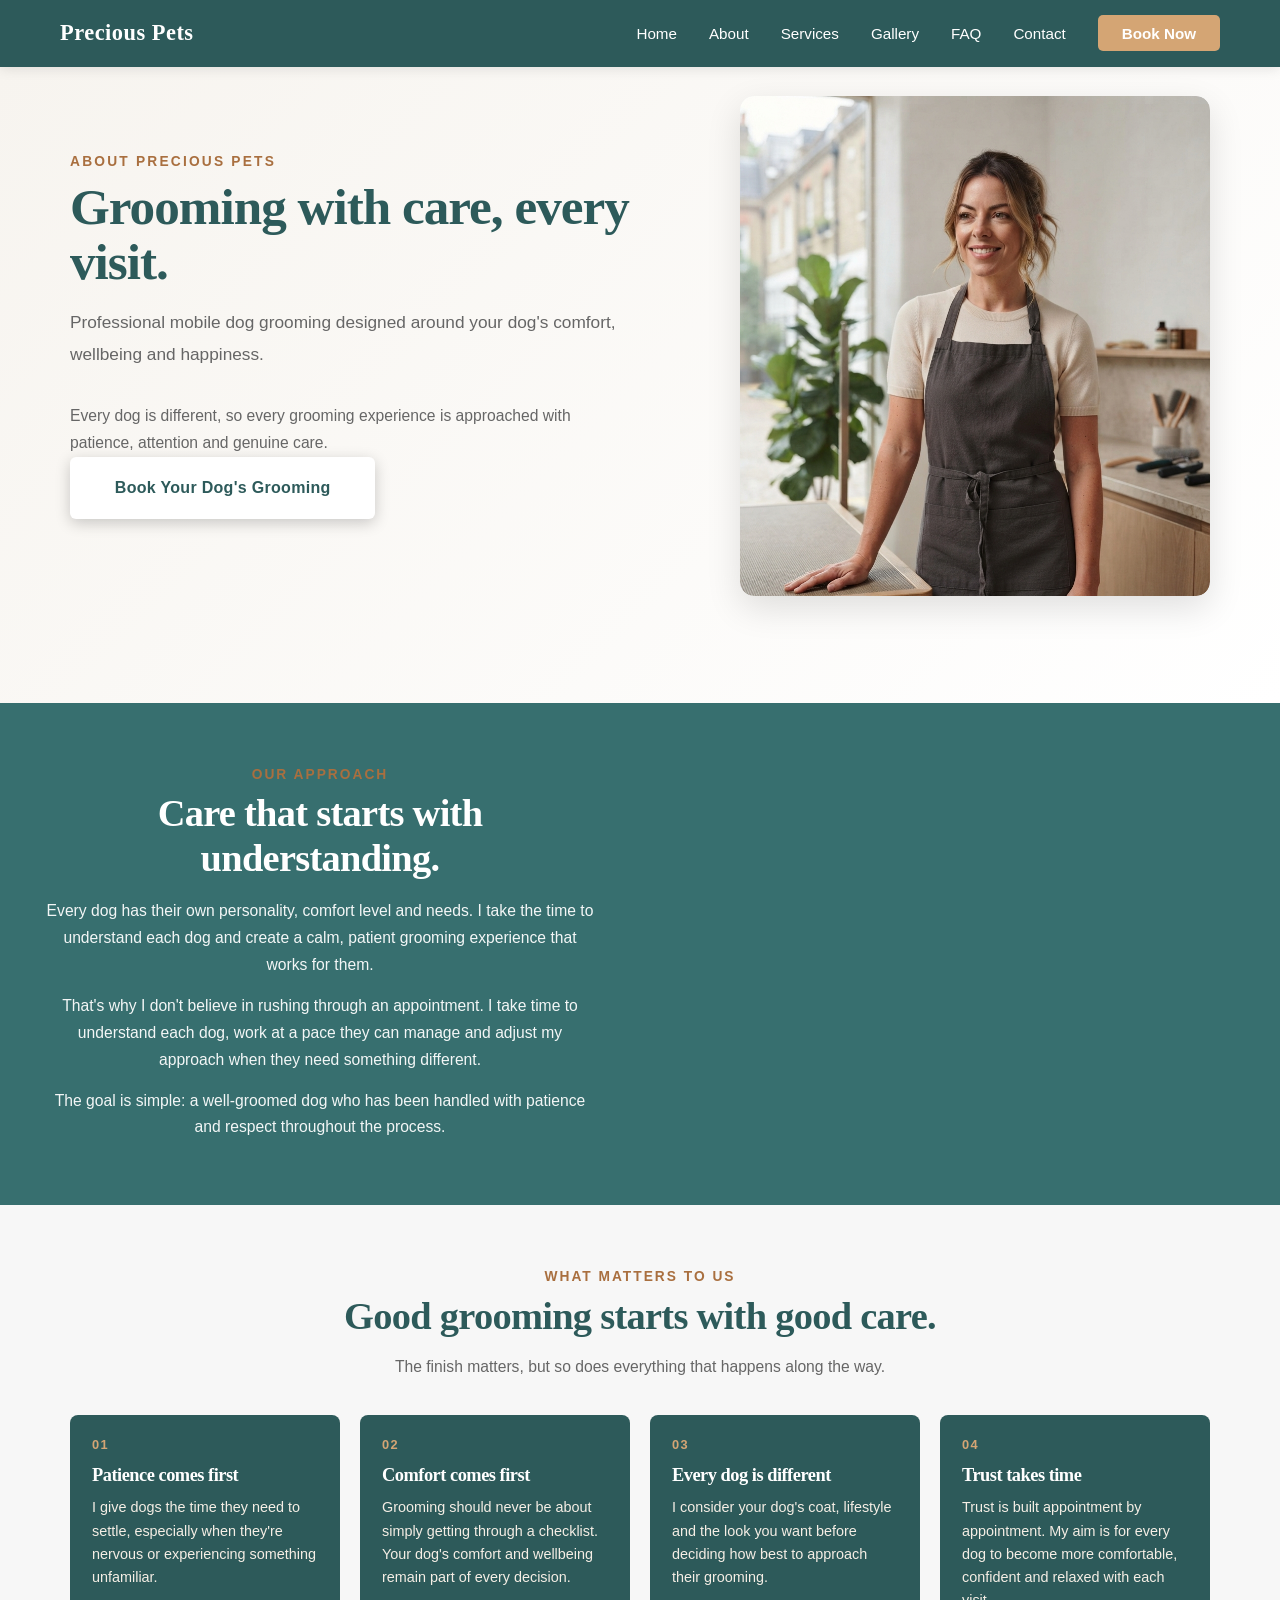
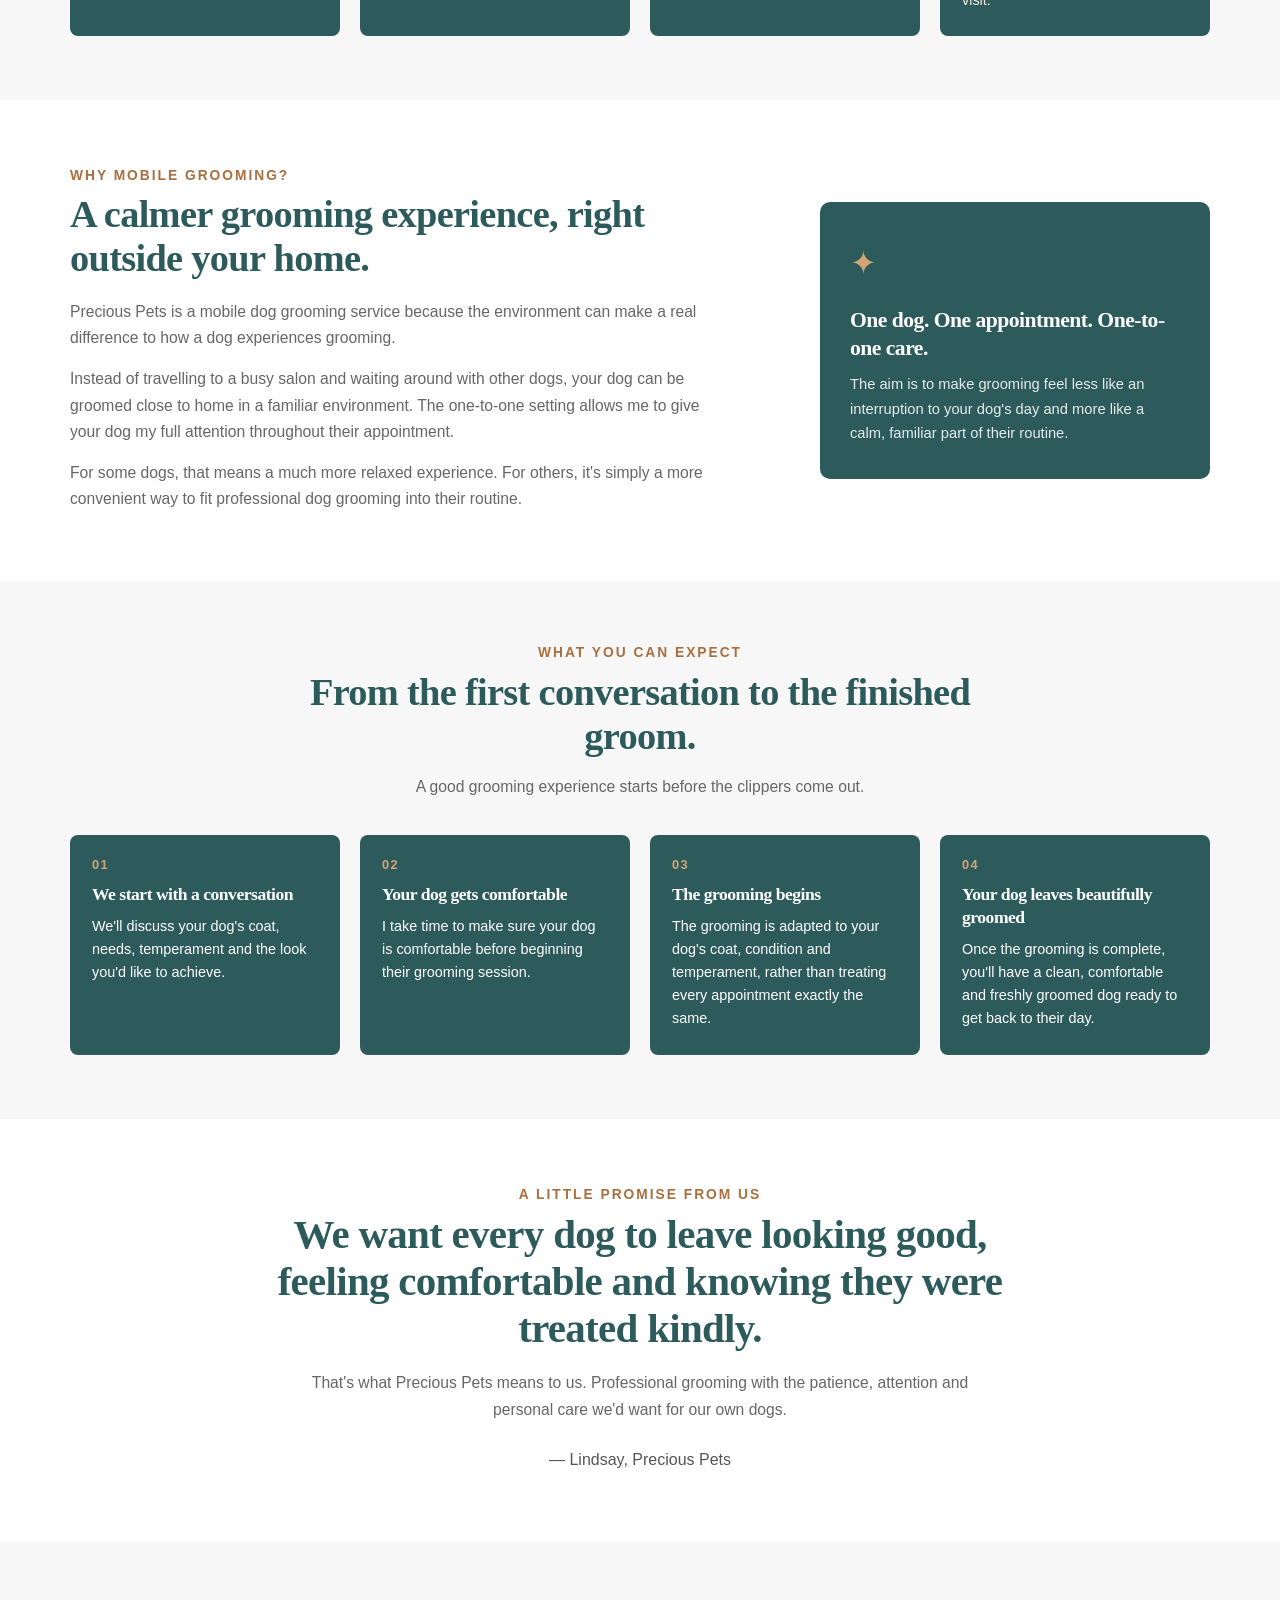
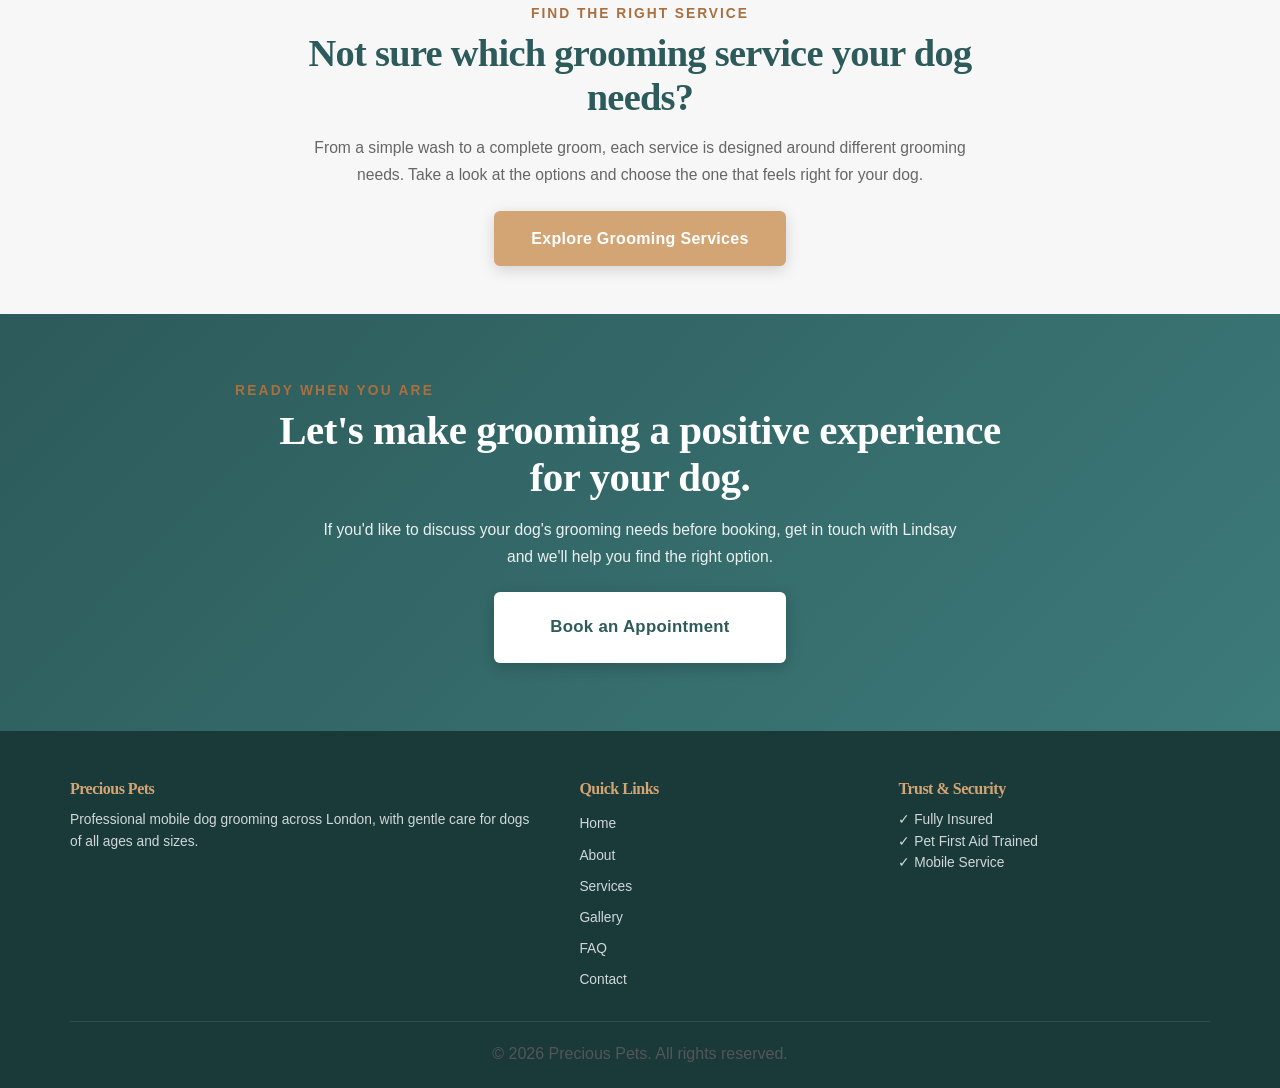
==== commit 67109607: "Update about.html" ====
--- a/about.html
+++ b/about.html
@@ -157,37 +157,13 @@
   </section>
 
 
-
-  <!-- ===========================
-       OUR APPROACH
-  =========================== -->
-
-  <section class="about-approach">
-
-    <div class="container about-narrow">
-
-      <p class="service-eyebrow">
-        OUR APPROACH
-      </p>
-
-      <h2>
-        Care that starts with understanding.
-      </h2>
-
-      <!-- ===========================
+<!-- ===========================
      OUR APPROACH
 =========================== -->
 
 <section class="about-approach">
 
-  <div class="about-approach-image">
-    <img
-      src="Gemini_Generated_Image_y4f4ufy4f4ufy4f4~2.jpeg"
-      alt="A calm and caring approach to professional dog grooming"
-    >
-  </div>
-
-  <div class="about-approach-content">
+  <div class="container about-narrow">
 
     <p class="service-eyebrow">
       OUR APPROACH
@@ -217,7 +193,6 @@
   </div>
 
 </section>
-
 
   <!-- ===========================
        WHAT MATTERS TO US
--- a/styles.css
+++ b/styles.css
@@ -5699,16 +5699,84 @@
 
 }
 /* ===========================
-   MY APPROACH — DESKTOP
+   ABOUT — MY APPROACH
+   DESKTOP IMAGE + TEXT
 =========================== */
 
-@media (min-width: 769px) {
+.about-approach {
+  display: grid;
+  grid-template-columns: 1fr 1fr;
+  align-items: stretch;
+  background: #3D7A7A;
+  overflow: hidden;
+}
+
+.about-approach-image {
+  min-height: 520px;
+  overflow: hidden;
+}
+
+.about-approach-image img {
+  width: 100%;
+  height: 100%;
+  display: block;
+  object-fit: cover;
+  object-position: center;
+}
+
+.about-approach-content {
+  display: flex;
+  flex-direction: column;
+  justify-content: center;
+  padding: 4.5rem clamp(2rem, 5vw, 5rem);
+  box-sizing: border-box;
+}
+
+.about-approach-content .service-eyebrow {
+  color: #D4A574;
+  margin-bottom: 1rem;
+}
+
+.about-approach-content h2 {
+  color: #ffffff;
+  margin-bottom: 1.2rem;
+}
+
+.about-approach-content p:not(.service-eyebrow) {
+  color: rgba(255, 255, 255, 0.94);
+  line-height: 1.8;
+  margin-bottom: 1.3rem;
+}
+
+.about-approach-content p:last-child {
+  margin-bottom: 0;
+}
+
+
+/* ===========================
+   MY APPROACH — MOBILE
+=========================== */
+
+@media (max-width: 768px) {
 
   .about-approach {
-    background-size: contain;
-    background-position: center;
-    background-repeat: no-repeat;
-    background-color: #3D7A7A;
-  }
-
-}
+    display: block;
+    background: #3D7A7A;
+  }
+
+  .about-approach-image {
+    min-height: 0;
+    height: auto;
+  }
+
+  .about-approach-image img {
+    width: 100%;
+    height: auto;
+    object-fit: contain;
+  }
+
+  .about-approach-content {
+    padding: 3rem 1.5rem;
+  }
+
+}
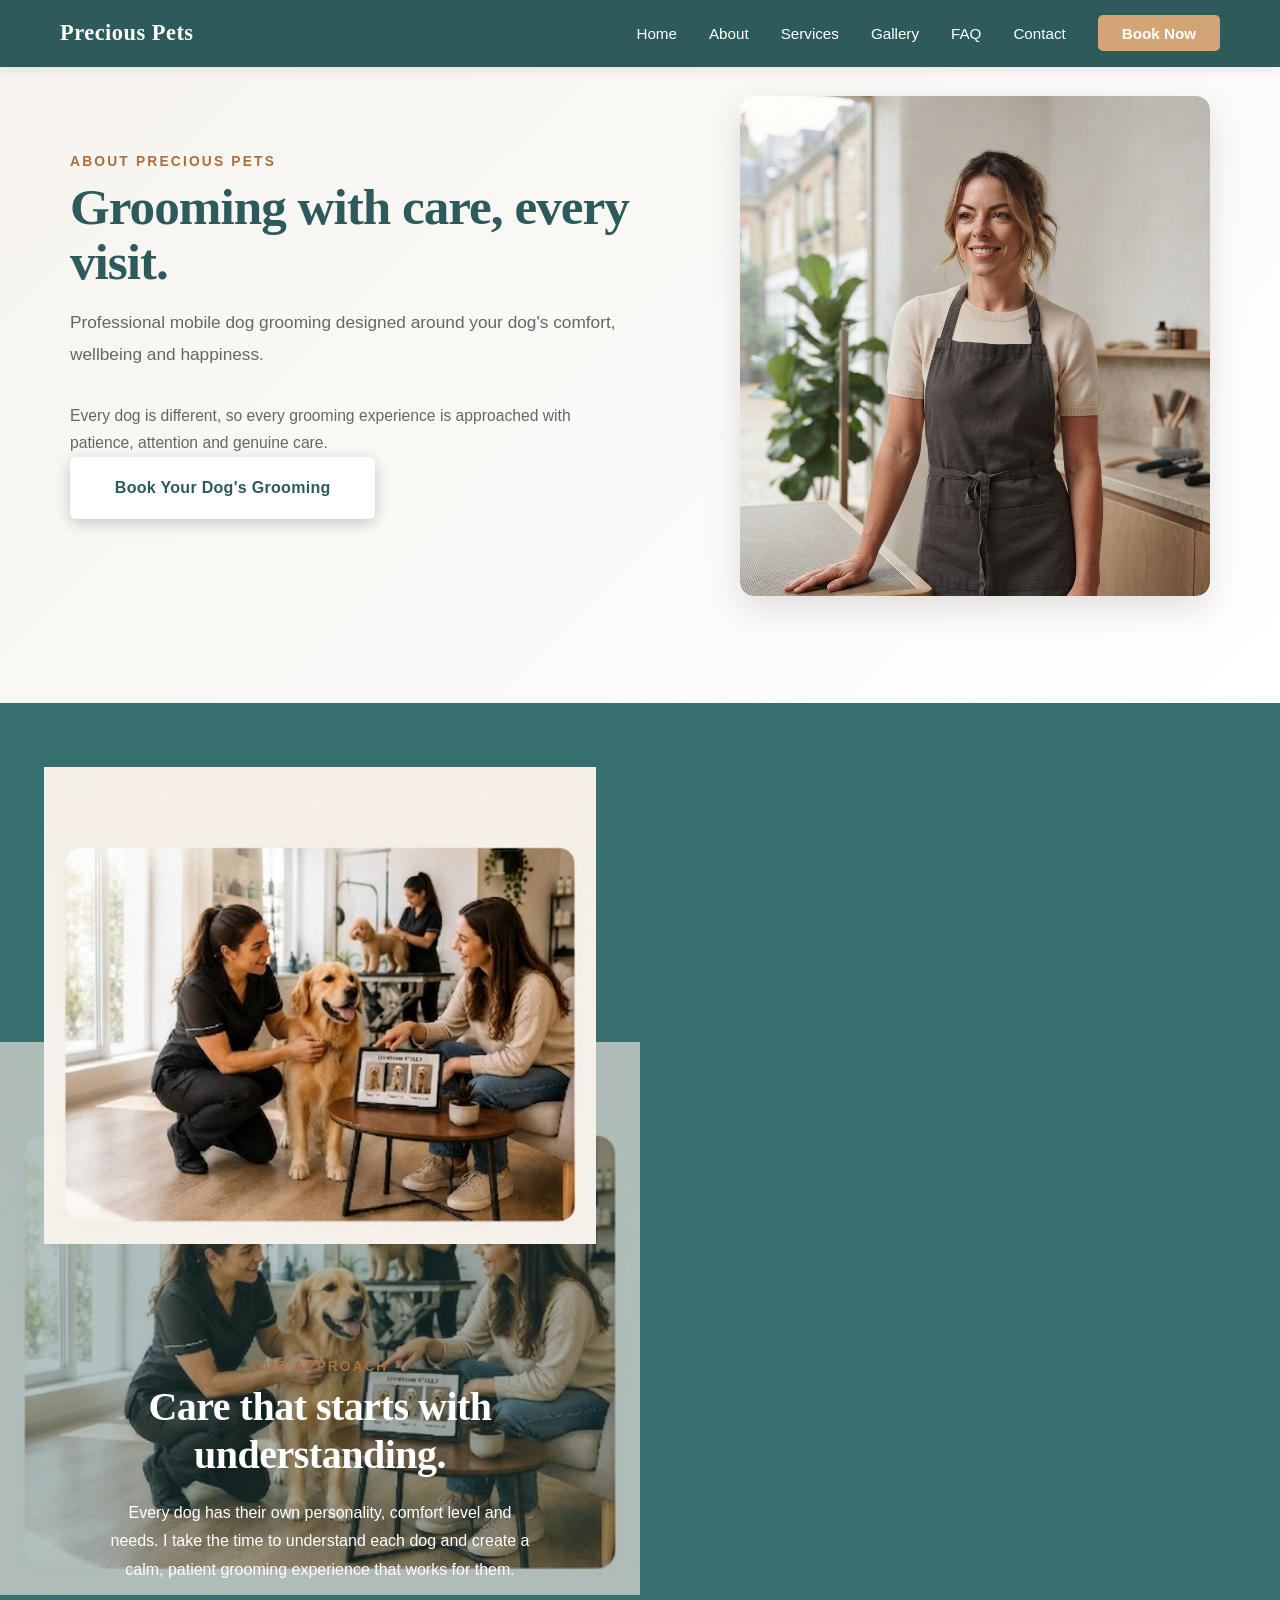
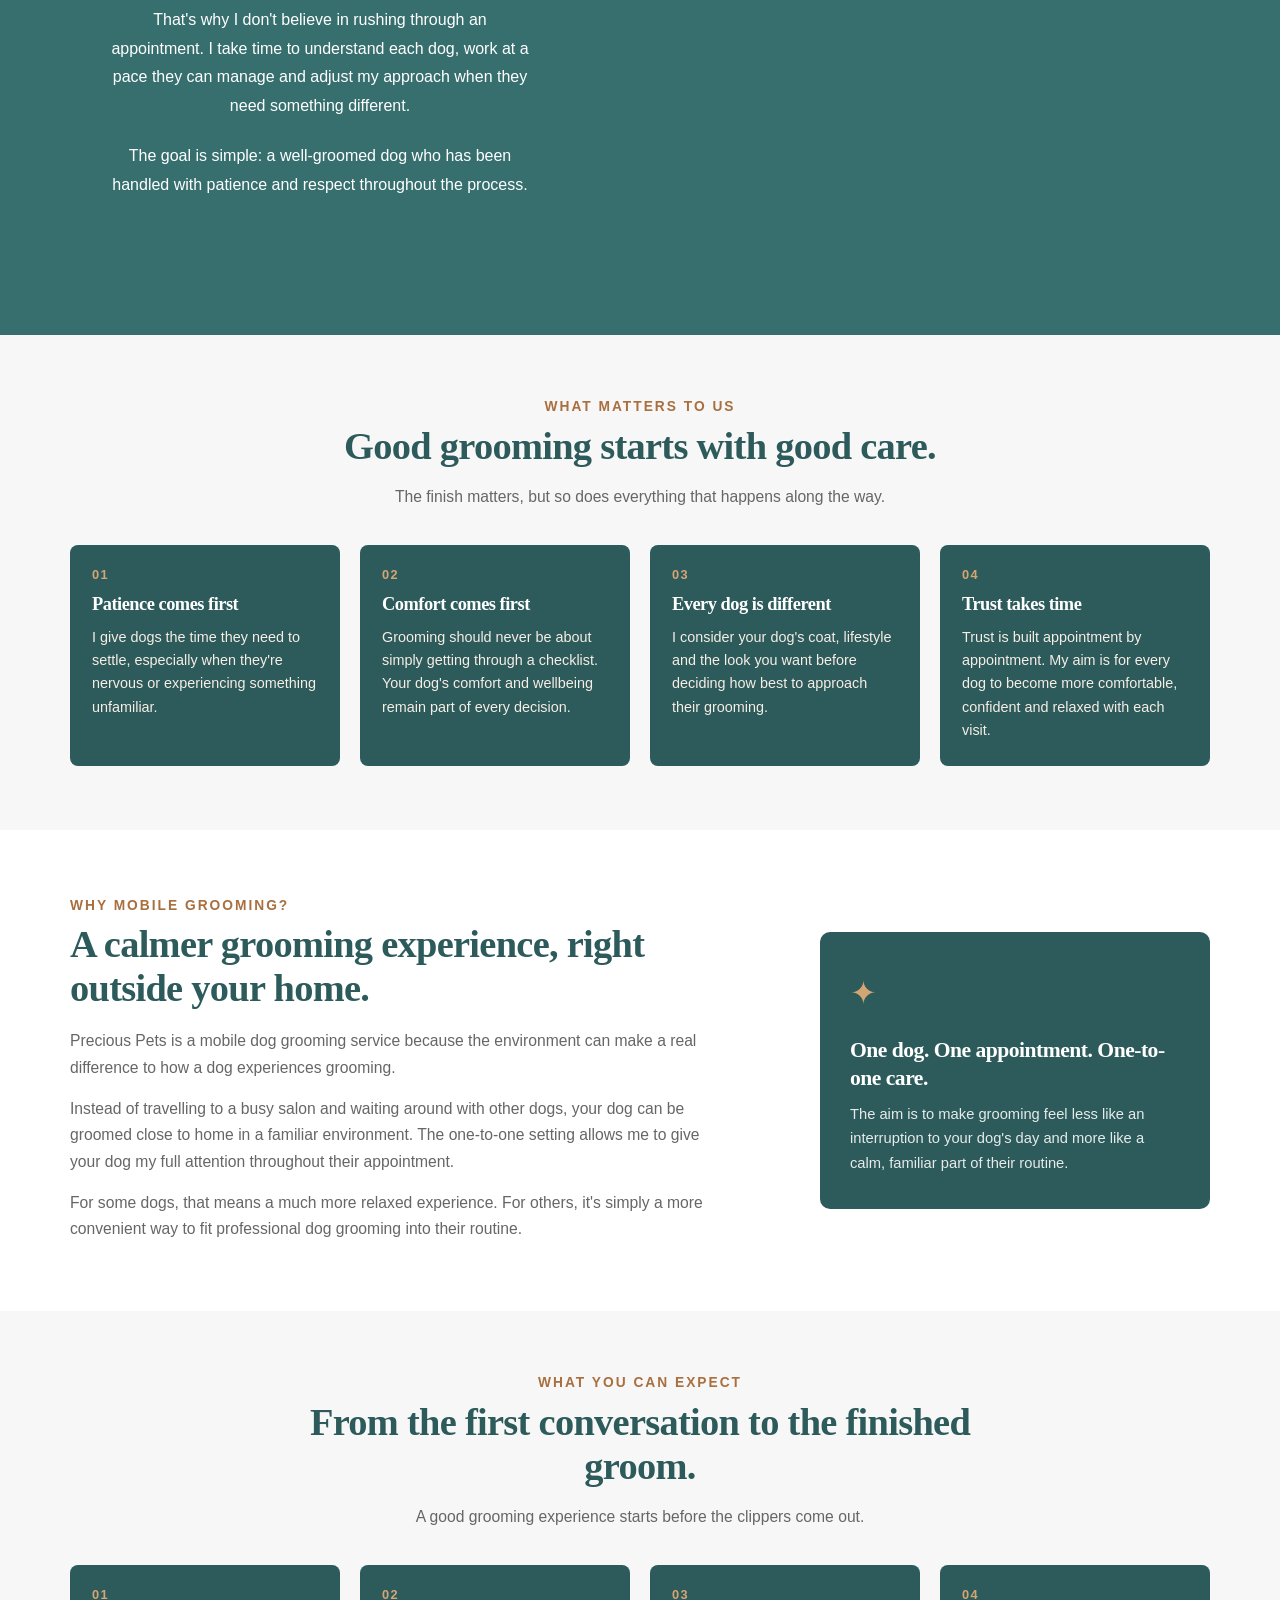
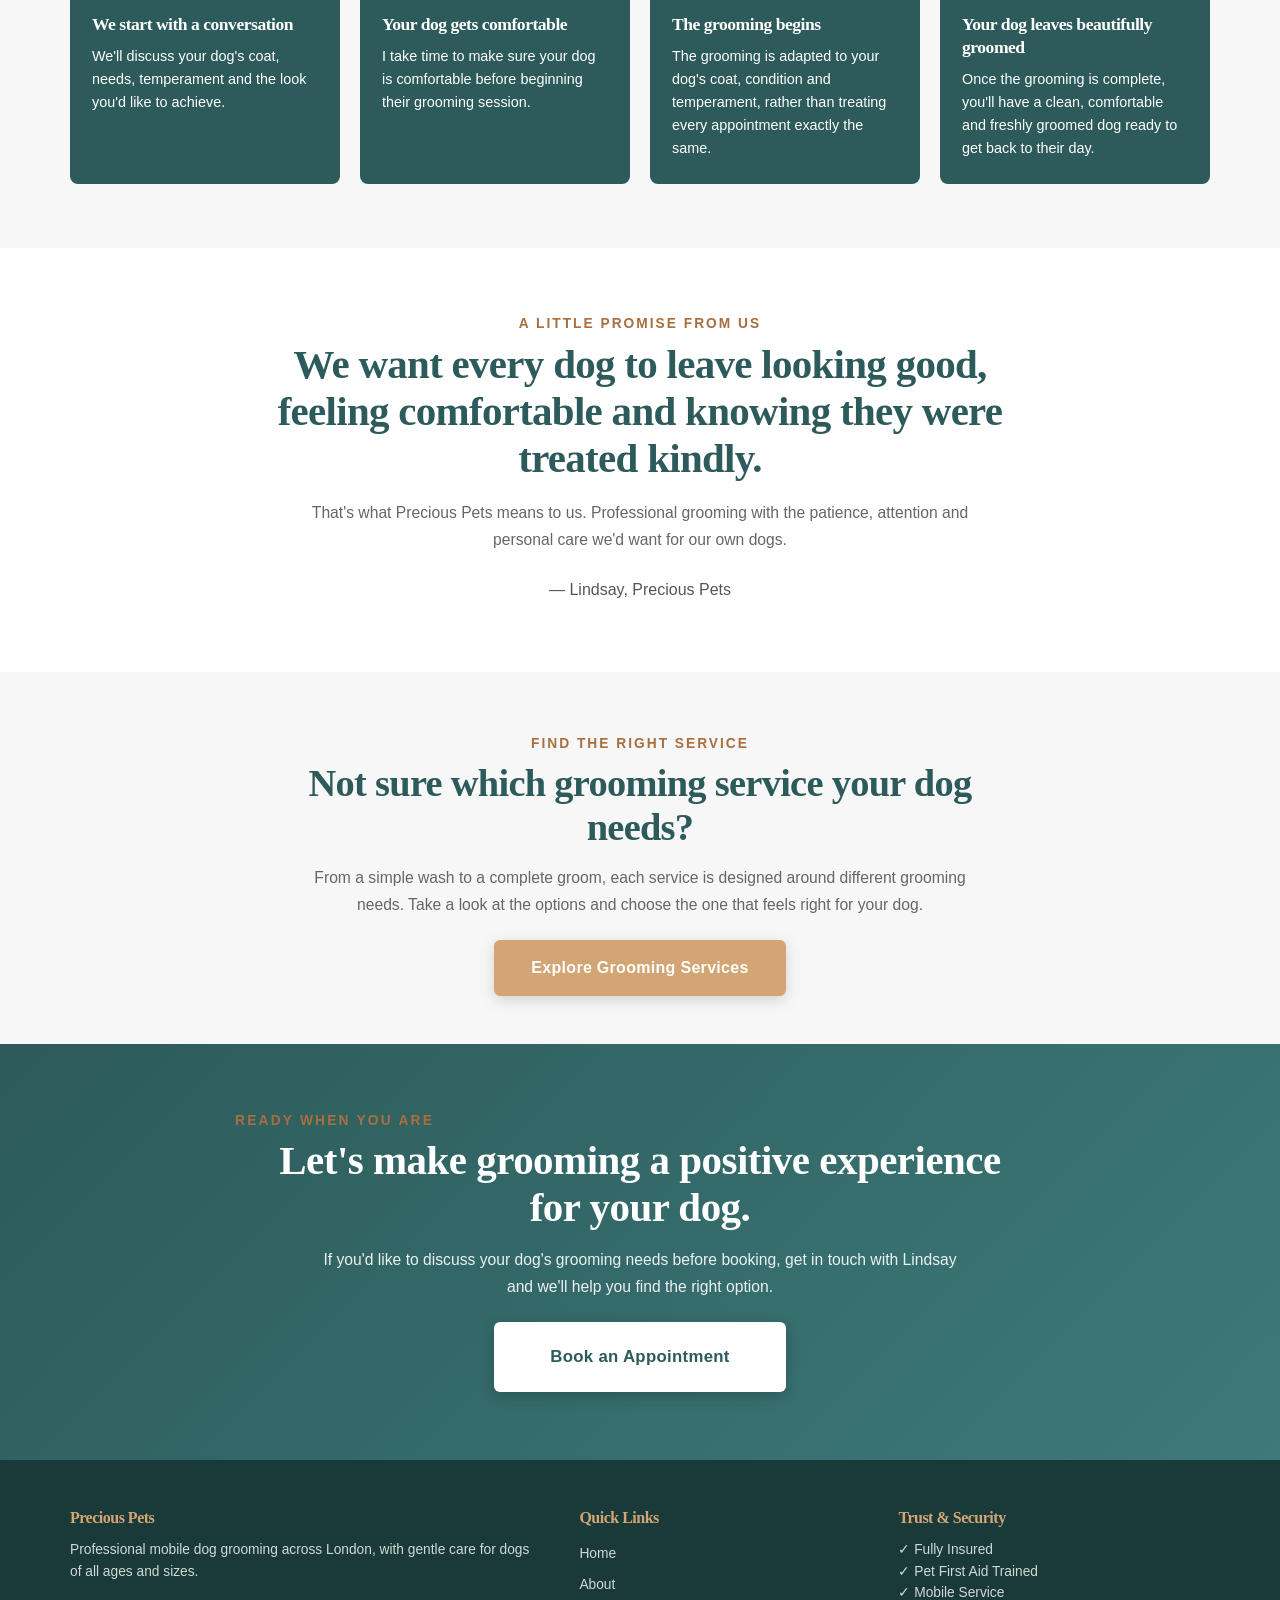
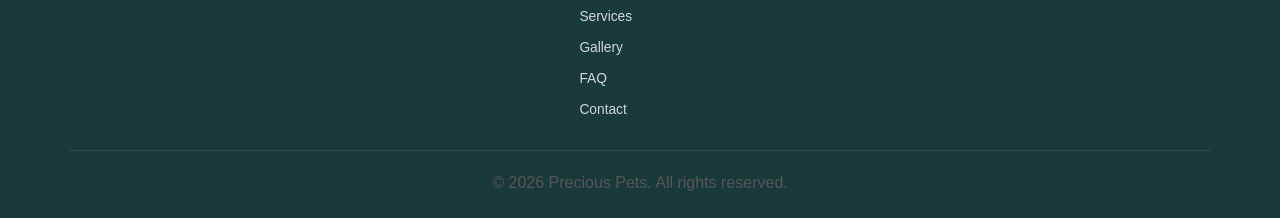
==== commit f2039331: "Update about.html" ====
--- a/about.html
+++ b/about.html
@@ -156,44 +156,55 @@
 
   </section>
 
-
 <!-- ===========================
      OUR APPROACH
 =========================== -->
 
 <section class="about-approach">
 
-  <div class="container about-narrow">
-
-    <p class="service-eyebrow">
-      OUR APPROACH
-    </p>
-
-    <h2>
-      Care that starts with understanding.
-    </h2>
-
-    <p>
-      Every dog has their own personality, comfort level and needs. I take
-      the time to understand each dog and create a calm, patient grooming
-      experience that works for them.
-    </p>
-
-    <p>
-      That's why I don't believe in rushing through an appointment. I take
-      time to understand each dog, work at a pace they can manage and adjust
-      my approach when they need something different.
-    </p>
-
-    <p>
-      The goal is simple: a well-groomed dog who has been handled with
-      patience and respect throughout the process.
-    </p>
+  <div class="container about-approach-grid">
+
+    <div class="about-approach-image">
+
+      <img
+        src="Gemini_Generated_Image_y4f4ufy4f4ufy4f4~2.jpeg"
+        alt="A calm and caring approach to professional dog grooming"
+      >
+
+    </div>
+
+    <div class="about-approach-content">
+
+      <p class="service-eyebrow">
+        OUR APPROACH
+      </p>
+
+      <h2>
+        Care that starts with understanding.
+      </h2>
+
+      <p>
+        Every dog has their own personality, comfort level and needs. I take
+        the time to understand each dog and create a calm, patient grooming
+        experience that works for them.
+      </p>
+
+      <p>
+        That's why I don't believe in rushing through an appointment. I take
+        time to understand each dog, work at a pace they can manage and adjust
+        my approach when they need something different.
+      </p>
+
+      <p>
+        The goal is simple: a well-groomed dog who has been handled with
+        patience and respect throughout the process.
+      </p>
+
+    </div>
 
   </div>
 
 </section>
-
   <!-- ===========================
        WHAT MATTERS TO US
   =========================== -->
--- a/styles.css
+++ b/styles.css
@@ -5779,4 +5779,42 @@
     padding: 3rem 1.5rem;
   }
 
-}+}
+/* ===========================
+   OUR APPROACH — DESKTOP
+   IMAGE LEFT / TEXT RIGHT
+=========================== */
+
+@media (min-width: 769px) {
+
+  .about-approach {
+    position: relative;
+    background-color: #3D7A7A;
+    background-image: url("Gemini_Generated_Image_y4f4ufy4f4ufy4f4~2.jpeg");
+    background-repeat: no-repeat;
+    background-size: 50% auto;
+    background-position: left center;
+    min-height: 560px;
+  }
+
+  .about-approach .about-narrow {
+    width: 50%;
+    margin-left: 50%;
+    padding: 4rem 3.5rem;
+    box-sizing: border-box;
+    text-align: left;
+  }
+
+  .about-approach .service-eyebrow {
+    color: #D4A574;
+  }
+
+  .about-approach h2 {
+    color: #ffffff;
+  }
+
+  .about-approach p:not(.service-eyebrow) {
+    color: #ffffff;
+  }
+
+}
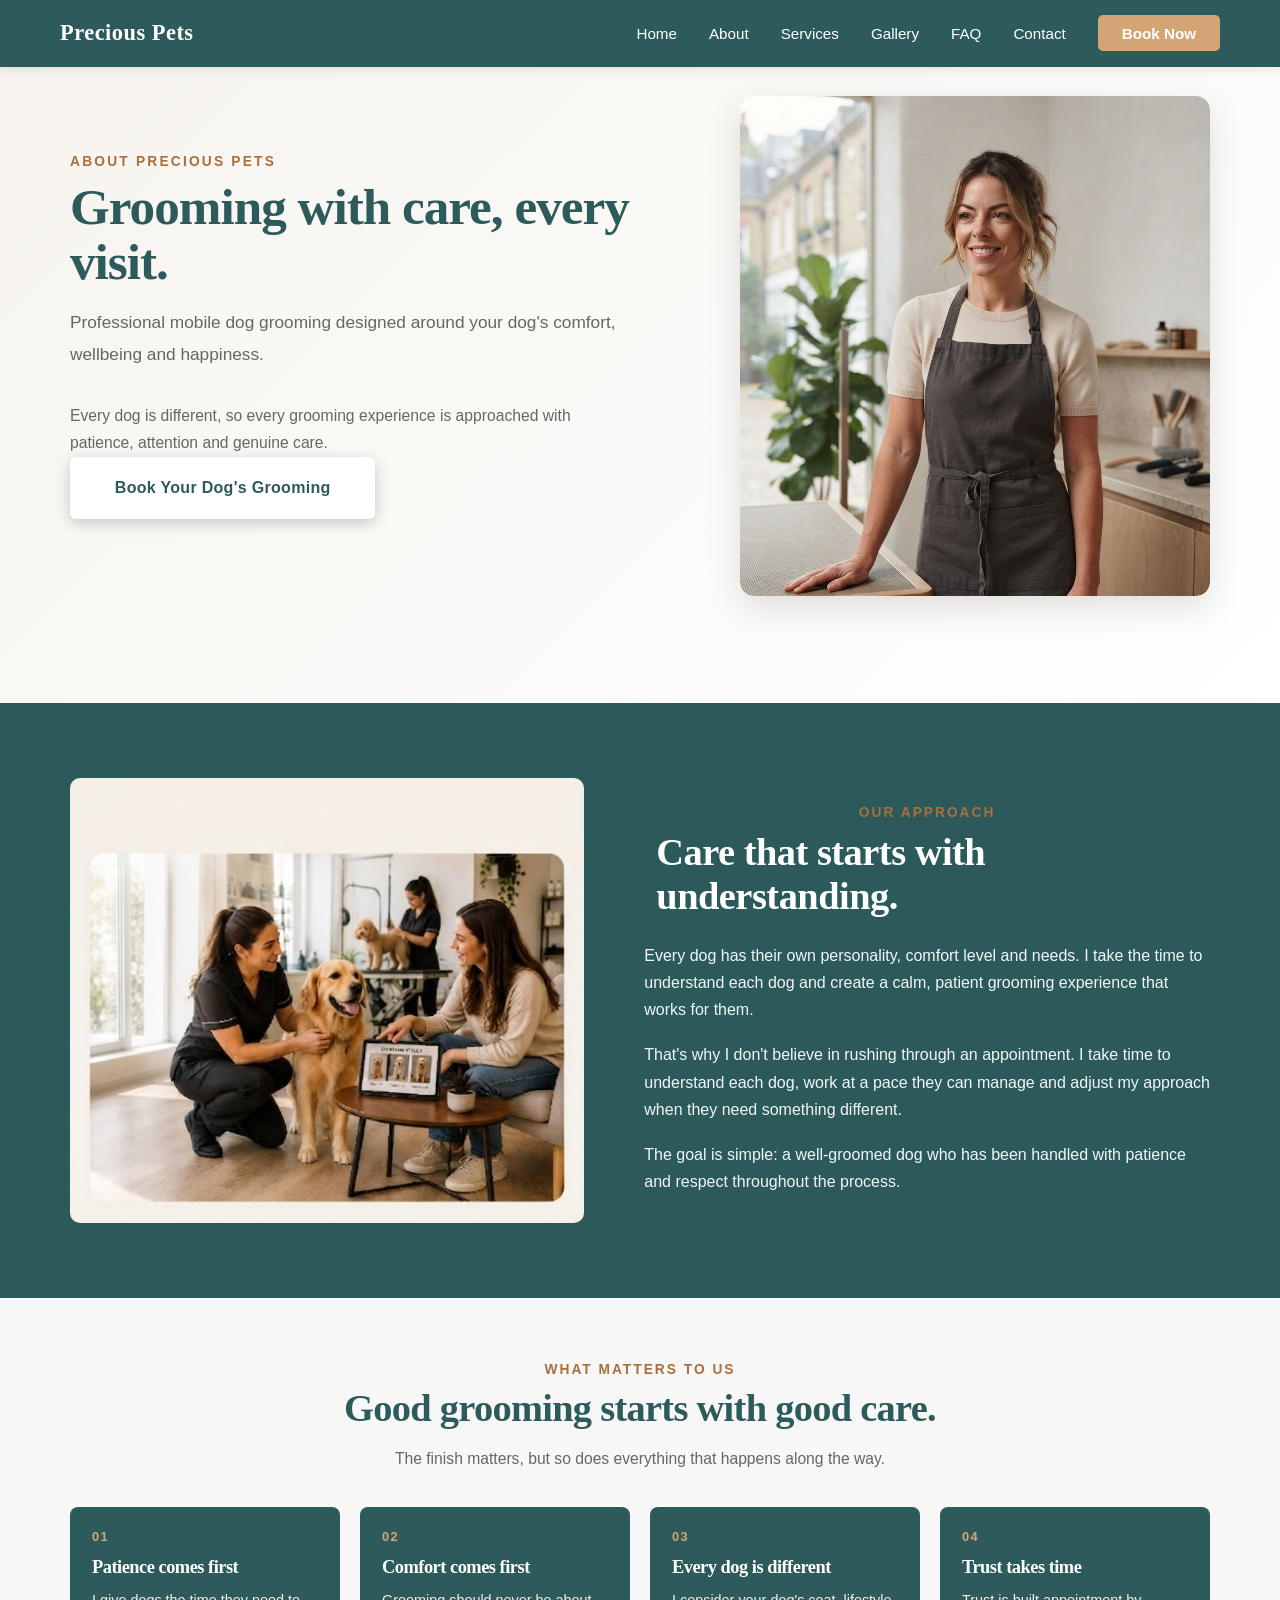
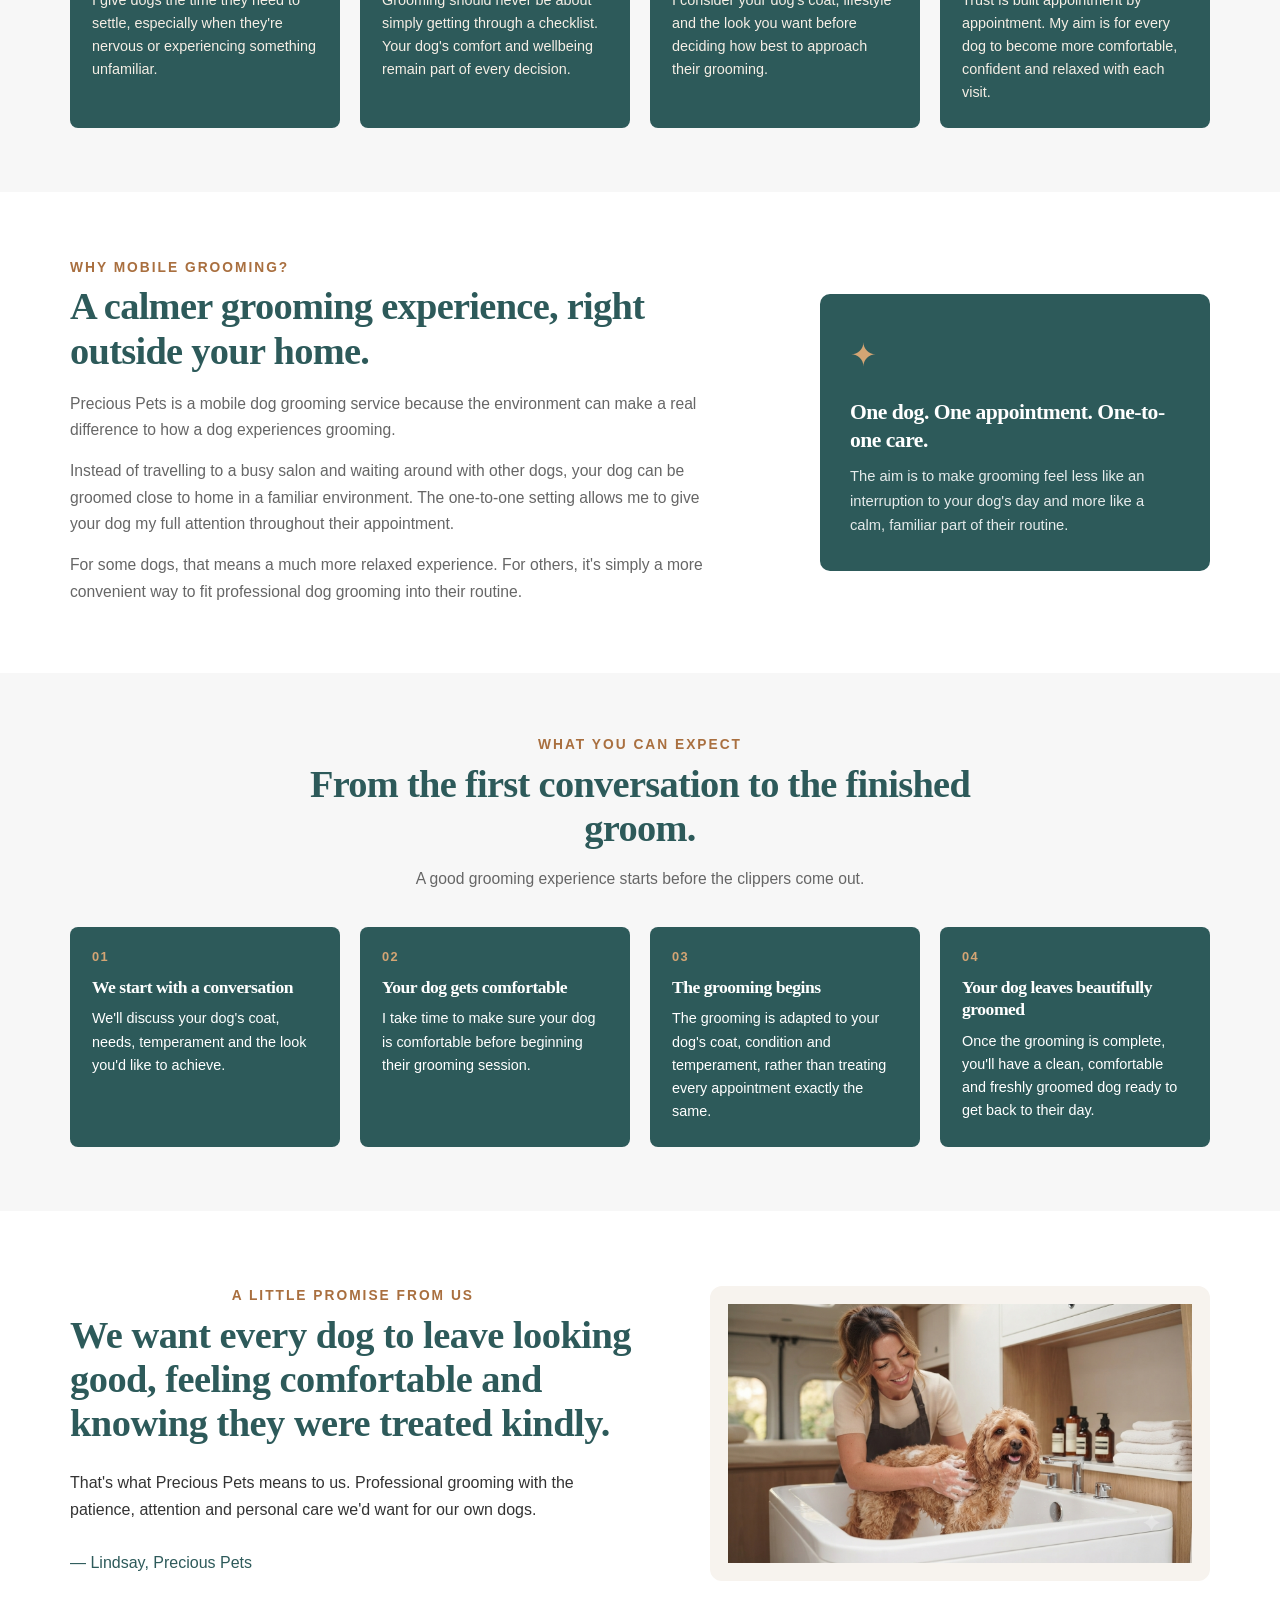
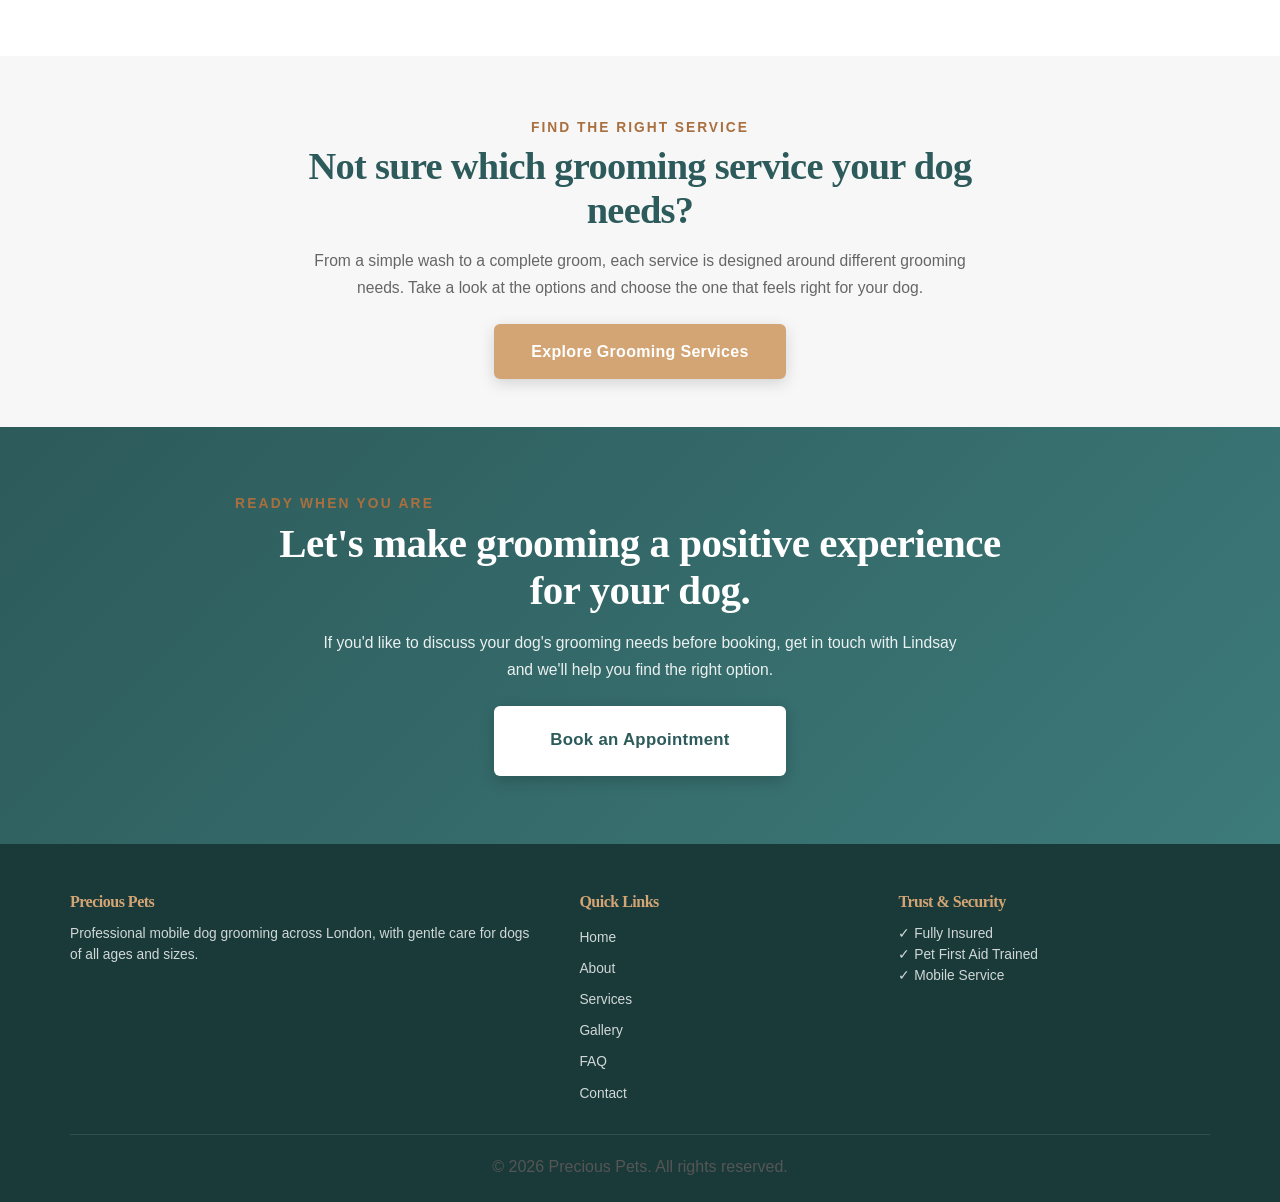
==== commit fb3dbd0a: "Improve Lindsay's Promise section layout and image styling" ====
--- a/about.html
+++ b/about.html
@@ -498,13 +498,15 @@
 
 
 
-  <!-- ===========================
-       LINDSAY'S PROMISE
-  =========================== -->
-
-  <section class="about-promise">
-
-    <div class="container about-promise-inner">
+ <!-- ===========================
+     LINDSAY'S PROMISE
+=========================== -->
+
+<section class="about-promise">
+
+  <div class="container about-promise-grid">
+
+    <div class="about-promise-content">
 
       <p class="service-eyebrow">
         A LITTLE PROMISE FROM US
@@ -526,8 +528,18 @@
 
     </div>
 
-  </section>
-
+    <div class="about-promise-image">
+
+      <img
+        src="wash and go.png"
+        alt="A calm and caring dog grooming experience"
+      >
+
+    </div>
+
+  </div>
+
+</section>
 
 
   <!-- ===========================
--- a/styles.css
+++ b/styles.css
@@ -1,4 +1,4 @@
-/* ===========================
+                                                                                                                                                                                                                                                                                                                                                                                                                                                                                                                                                                                                                                                                                                                                                                                                                                                      /* ===========================
 GLOBAL RESET & FOUNDATION
 =========================== */
 
@@ -3368,38 +3368,6 @@
     border-radius: 18px;
   }
 
-
-  /* ---------------------------------------------------------
-     OUR APPROACH
-     --------------------------------------------------------- */
-
-  .about-approach {
-    padding: 85px 0;
-  }
-
-  .about-narrow {
-    max-width: 780px;
-    margin: 0 auto;
-  }
-
-  .about-narrow h2 {
-    max-width: 720px;
-    margin: 12px 0 24px;
-    font-size: clamp(34px, 3vw, 48px);
-    line-height: 1.15;
-  }
-
-  .about-narrow p:not(.service-eyebrow) {
-    max-width: 740px;
-    margin-bottom: 18px;
-    line-height: 1.75;
-  }
-
-  .about-narrow p:last-child {
-    margin-bottom: 0;
-  }
-
-
   /* ---------------------------------------------------------
      SECTION HEADINGS
      --------------------------------------------------------- */
@@ -3832,43 +3800,71 @@
     text-align: center !important;
   }
 
-
-  /* =========================================================
-     3. OUR APPROACH
-     ========================================================= */
-
-  .about-approach {
-    padding: 64px 0;
-    background: #ffffff;
-    text-align: center;
-  }
-
-  .about-narrow {
-    max-width: 760px;
-    margin: 0 auto;
-  }
-
-  .about-narrow h2 {
-    max-width: 720px;
-    margin: 0 auto 18px !important;
-    color: #2D5A5A;
-    font-size: clamp(32px, 3vw, 44px);
-    line-height: 1.15;
-    letter-spacing: -0.7px;
-  }
-
-  .about-narrow p:not(.service-eyebrow) {
-    max-width: 720px;
-    margin: 0 auto 14px;
-    color: #666;
-    font-size: 0.98rem;
-    line-height: 1.72;
-  }
-
-  .about-narrow p:last-child {
-    margin-bottom: 0;
-  }
-
+/* =========================================================
+   3. OUR APPROACH — IMAGE LEFT / TEXT RIGHT
+   ========================================================= */
+
+.about-approach {
+
+  padding: 75px 0;
+
+  background: #2D5A5A;
+
+  color: #ffffff;
+
+}
+.about-approach-grid {
+  display: grid;
+  grid-template-columns: minmax(0, 1fr) minmax(0, 1.1fr);
+  align-items: center;
+  gap: 60px;
+  max-width: 1180px;
+  margin: 0 auto;
+}
+
+.about-approach-image {
+  width: 100%;
+  max-width: 540px;
+  margin: 0 auto;
+}
+
+.about-approach-image img {
+  width: 100%;
+  height: auto;
+  display: block;
+  border-radius: 10px;
+  object-fit: contain;
+}
+
+.about-approach-content {
+  width: 100%;
+  max-width: 620px;
+}
+
+.about-approach-content .service-eyebrow {
+  color: #D4A574;
+  margin: 0 0 1rem;
+  text-align: left;
+}
+
+.about-approach-content h2 {
+  color: #2D5A5A;
+  max-width: 620px;
+  margin: 12px 0 24px 12px;
+  font-size: clamp(34px, 3vw, 48px);
+  line-height: 1.15;
+}
+
+.about-approach-content p:not(.service-eyebrow) {
+  color: #333;
+  max-width: 620px;
+  margin-bottom: 18px;
+  line-height: 1.7;
+}
+
+.about-approach-content p:last-child {
+  margin-bottom: 0;
+}
 
   /* =========================================================
      4. WHAT MATTERS TO US — VALUES
@@ -4093,41 +4089,133 @@
 
 
   /* =========================================================
-     7. LINDSAY'S PROMISE
-     ========================================================= */
+   7. LINDSAY'S PROMISE
+   IMAGE RIGHT / TEXT LEFT
+   ========================================================= */
+
+.about-promise {
+  padding: 75px 0;
+  background: #ffffff;
+}
+
+.about-promise-grid {
+  display: grid;
+  grid-template-columns: minmax(0, 1.1fr) minmax(0, 1fr);
+  align-items: center;
+  gap: 60px;
+  max-width: 1180px;
+  margin: 0 auto;
+}
+
+.about-promise-content {
+  max-width: 620px;
+}
+
+.about-promise-content .service-eyebrow {
+  color: #D4A574;
+  margin-bottom: 1rem;
+}
+
+.about-promise-content h2 {
+  max-width: 620px;
+  margin: 12px 0 24px;
+  color: #2D5A5A;
+  font-size: clamp(34px, 3vw, 48px);
+  line-height: 1.15;
+}
+
+.about-promise-content p:not(.service-eyebrow):not(.about-signature) {
+  max-width: 600px;
+  margin-bottom: 18px;
+  color: #333;
+  line-height: 1.7;
+}
+
+.about-promise-content .about-signature {
+  margin-top: 22px;
+  margin-bottom: 0;
+  color: #2D5A5A;
+}
+
+.about-promise-image {
+  width: 100%;
+  max-width: 500px;
+  margin-left: auto;
+}
+
+.about-promise-image img {
+  display: block;
+  width: 100%;
+  height: auto;
+  border-radius: 12px;
+ border: 18px solid #f7f3ee;
+  box-sizing: border-box;
+  object-fit: contain;
+}
+
+
+/* =========================================================
+   7.1 LINDSAY'S PROMISE — MOBILE
+   ========================================================= */
+
+@media (max-width: 768px) {
 
   .about-promise {
-    padding: 68px 0;
-    background: #ffffff;
+    padding: 3rem 0;
+  }
+
+  .about-promise-grid {
+    display: grid;
+    grid-template-columns: 1fr;
+    gap: 30px;
+    width: 100%;
+    max-width: 650px;
+    margin: 0 auto;
+  }
+
+  .about-promise-image {
+    width: 100%;
+    max-width: 100%;
+    margin: 0 auto;
+  }
+
+  .about-promise-image img {
+    display: block;
+    width: 100%;
+    height: auto;
+    border-radius: 12px;
+  }
+
+  .about-promise-content {
+    width: 100%;
+    max-width: 650px;
+    margin: 0 auto;
     text-align: center;
   }
 
-  .about-promise-inner {
-    max-width: 820px;
-    margin: 0 auto;
-  }
-
-  .about-promise-inner h2 {
-    max-width: 780px;
-    margin: 0 auto 18px !important;
-    color: #2D5A5A;
-    font-size: clamp(34px, 3.2vw, 48px);
-    line-height: 1.15;
-    letter-spacing: -0.7px;
-  }
-
-  .about-promise-inner > p:not(.service-eyebrow):not(.about-signature) {
-    max-width: 680px;
-    margin: 0 auto 16px;
-    color: #666;
-    font-size: 0.98rem;
-    line-height: 1.7;
-  }
-
-  .about-signature {
-    margin-top: 22px !important;
-  }
-
+  .about-promise-content h2 {
+    max-width: 650px;
+    margin: 0 auto 0.8rem !important;
+    font-size: clamp(1.65rem, 6.5vw, 1.9rem);
+    line-height: 1.18;
+    text-align: center;
+  }
+
+  .about-promise-content p:not(.service-eyebrow):not(.about-signature) {
+    max-width: 650px;
+    margin-left: auto;
+    margin-right: auto;
+    font-size: 0.94rem;
+    line-height: 1.65;
+    text-align: center;
+  }
+
+  .about-promise-content .about-signature {
+    margin-top: 1rem !important;
+    text-align: center;
+  }
+
+}
 
   /* =========================================================
      8. SERVICES CONNECTION
@@ -4674,7 +4762,61 @@
     font-size: 0.94rem;
     line-height: 1.65;
   }
-
+/* =======================================================
+   OUR APPROACH — MOBILE IMAGE + TEXT
+   ======================================================= */
+
+.about-approach-grid {
+  display: grid;
+  grid-template-columns: 1fr;
+  gap: 30px;
+  width: 100%;
+  max-width: 650px;
+  margin: 0 auto;
+}
+
+.about-approach-image {
+  width: 100%;
+  max-width: 100%;
+  margin: 0 auto;
+}
+
+.about-approach-image img {
+  width: 100%;
+  height: auto;
+  display: block;
+  border-radius: 12px;
+}
+
+.about-approach-content {
+  width: 100%;
+  max-width: 650px;
+  margin: 0 auto;
+  text-align: center;
+}
+
+.about-approach-content .service-eyebrow {
+  margin-left: 0 !important;
+  margin-right: 0 !important;
+  text-align: left !important;
+}
+
+.about-approach-content h2 {
+  max-width: 650px;
+  margin: 0 auto 0.8rem !important;
+  font-size: clamp(1.65rem, 6.5vw, 1.9rem);
+  line-height: 1.18;
+  text-align: center;
+}
+
+.about-approach-content p:not(.service-eyebrow) {
+  max-width: 650px;
+  margin-left: auto;
+  margin-right: auto;
+  font-size: 0.94rem;
+  line-height: 1.65;
+  text-align: center;
+}
 
   /* =======================================================
      APPROACH PARAGRAPH RHYTHM
@@ -5638,16 +5780,7 @@
 /* ===========================
    ABOUT — MY APPROACH
    BACKGROUND IMAGE
-=========================== */
-
-.about-approach {
-  position: relative;
-  background-image: url("Gemini_Generated_Image_y4f4ufy4f4ufy4f4~2.jpeg");
-  background-size: cover;
-  background-position: center;
-  background-repeat: no-repeat;
-  color: white;
-}
+===========================                                                         
 
 /* Dark overlay for text readability */
 
@@ -5698,123 +5831,3 @@
   }
 
 }
-/* ===========================
-   ABOUT — MY APPROACH
-   DESKTOP IMAGE + TEXT
-=========================== */
-
-.about-approach {
-  display: grid;
-  grid-template-columns: 1fr 1fr;
-  align-items: stretch;
-  background: #3D7A7A;
-  overflow: hidden;
-}
-
-.about-approach-image {
-  min-height: 520px;
-  overflow: hidden;
-}
-
-.about-approach-image img {
-  width: 100%;
-  height: 100%;
-  display: block;
-  object-fit: cover;
-  object-position: center;
-}
-
-.about-approach-content {
-  display: flex;
-  flex-direction: column;
-  justify-content: center;
-  padding: 4.5rem clamp(2rem, 5vw, 5rem);
-  box-sizing: border-box;
-}
-
-.about-approach-content .service-eyebrow {
-  color: #D4A574;
-  margin-bottom: 1rem;
-}
-
-.about-approach-content h2 {
-  color: #ffffff;
-  margin-bottom: 1.2rem;
-}
-
-.about-approach-content p:not(.service-eyebrow) {
-  color: rgba(255, 255, 255, 0.94);
-  line-height: 1.8;
-  margin-bottom: 1.3rem;
-}
-
-.about-approach-content p:last-child {
-  margin-bottom: 0;
-}
-
-
-/* ===========================
-   MY APPROACH — MOBILE
-=========================== */
-
-@media (max-width: 768px) {
-
-  .about-approach {
-    display: block;
-    background: #3D7A7A;
-  }
-
-  .about-approach-image {
-    min-height: 0;
-    height: auto;
-  }
-
-  .about-approach-image img {
-    width: 100%;
-    height: auto;
-    object-fit: contain;
-  }
-
-  .about-approach-content {
-    padding: 3rem 1.5rem;
-  }
-
-}
-/* ===========================
-   OUR APPROACH — DESKTOP
-   IMAGE LEFT / TEXT RIGHT
-=========================== */
-
-@media (min-width: 769px) {
-
-  .about-approach {
-    position: relative;
-    background-color: #3D7A7A;
-    background-image: url("Gemini_Generated_Image_y4f4ufy4f4ufy4f4~2.jpeg");
-    background-repeat: no-repeat;
-    background-size: 50% auto;
-    background-position: left center;
-    min-height: 560px;
-  }
-
-  .about-approach .about-narrow {
-    width: 50%;
-    margin-left: 50%;
-    padding: 4rem 3.5rem;
-    box-sizing: border-box;
-    text-align: left;
-  }
-
-  .about-approach .service-eyebrow {
-    color: #D4A574;
-  }
-
-  .about-approach h2 {
-    color: #ffffff;
-  }
-
-  .about-approach p:not(.service-eyebrow) {
-    color: #ffffff;
-  }
-
-}
